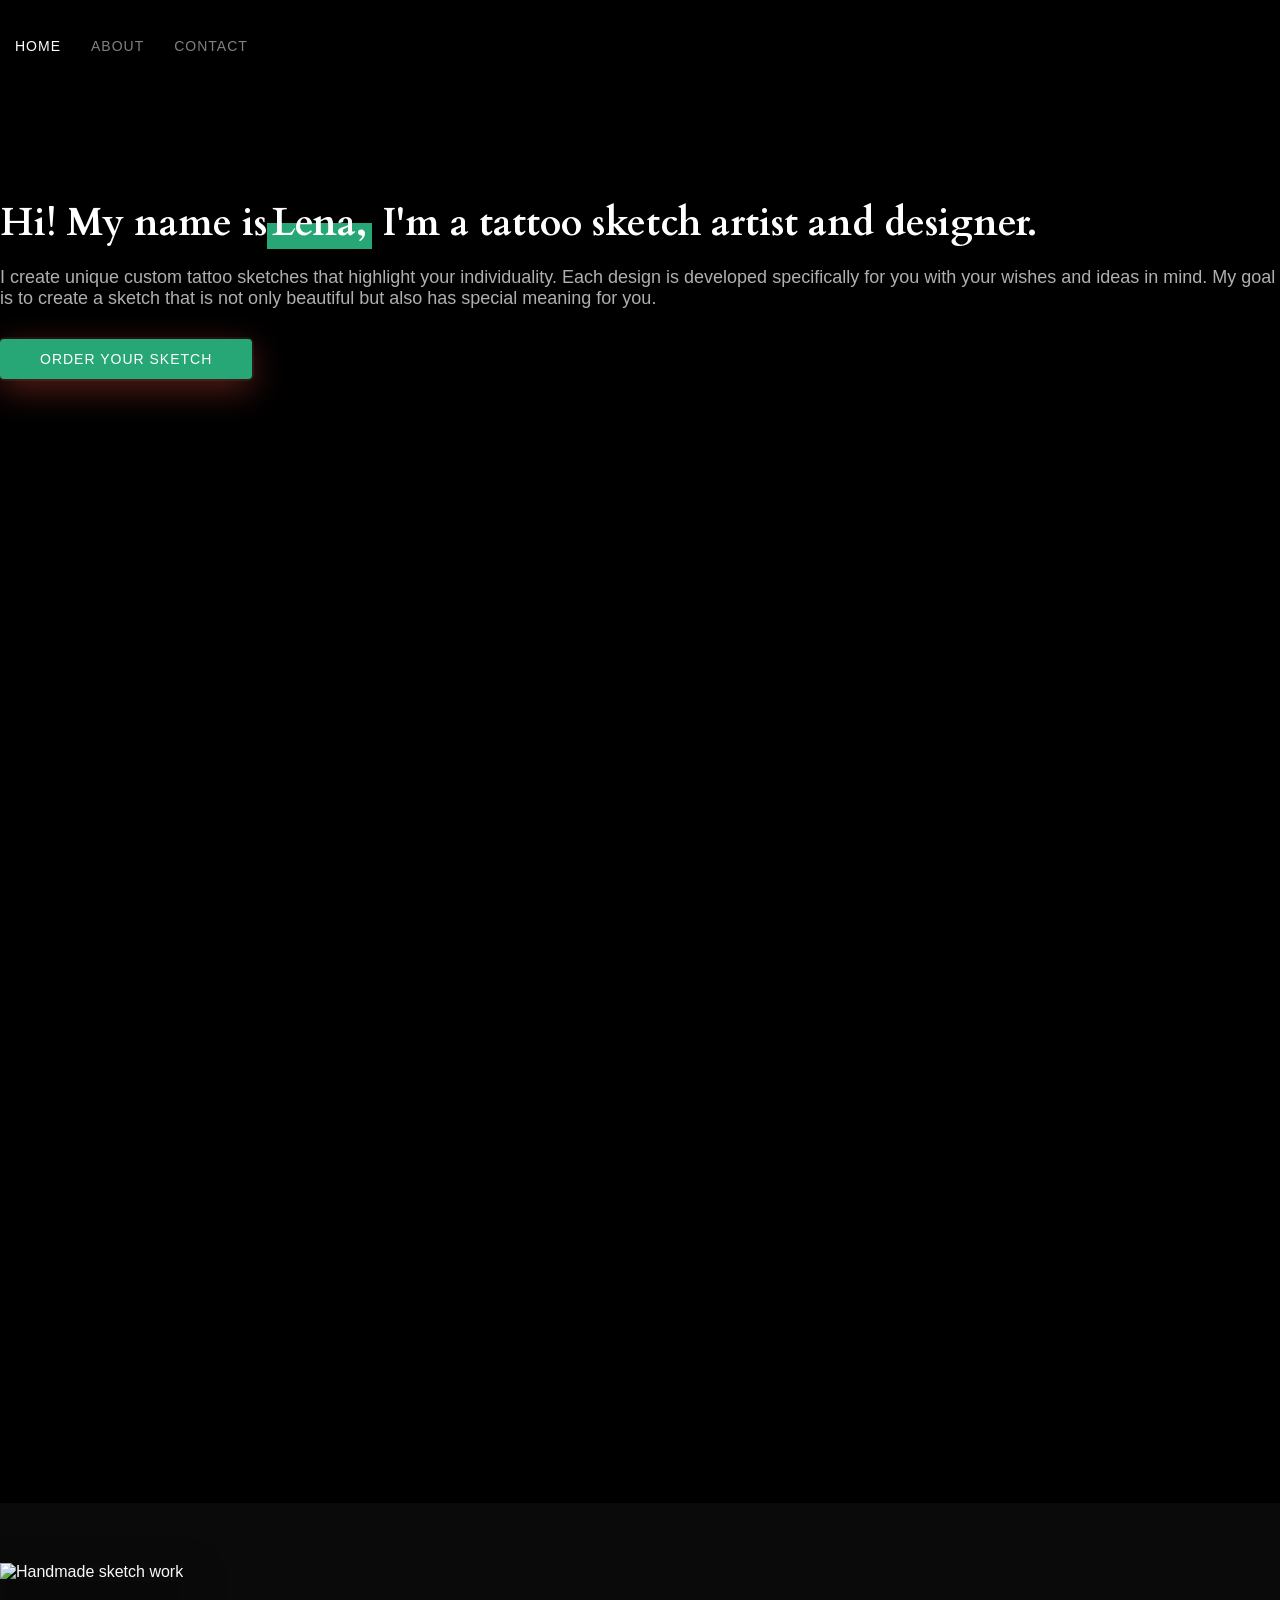
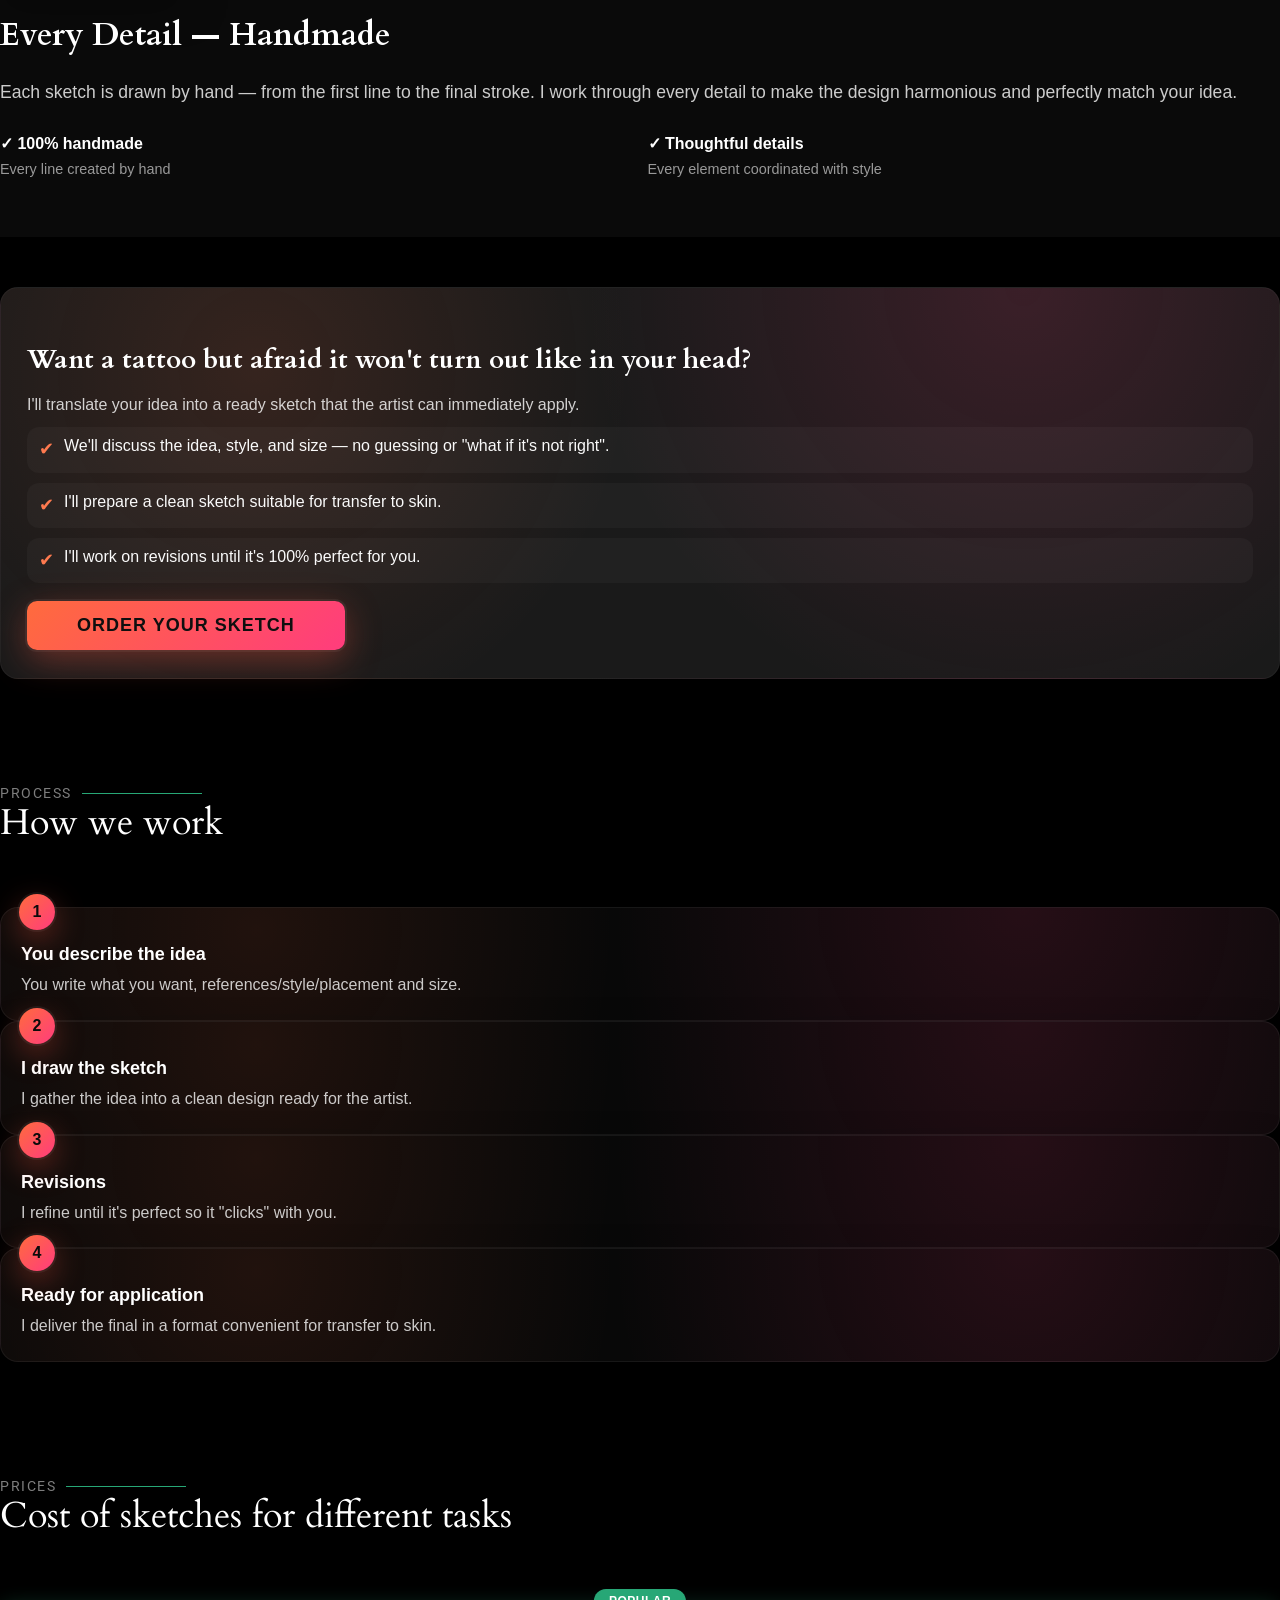
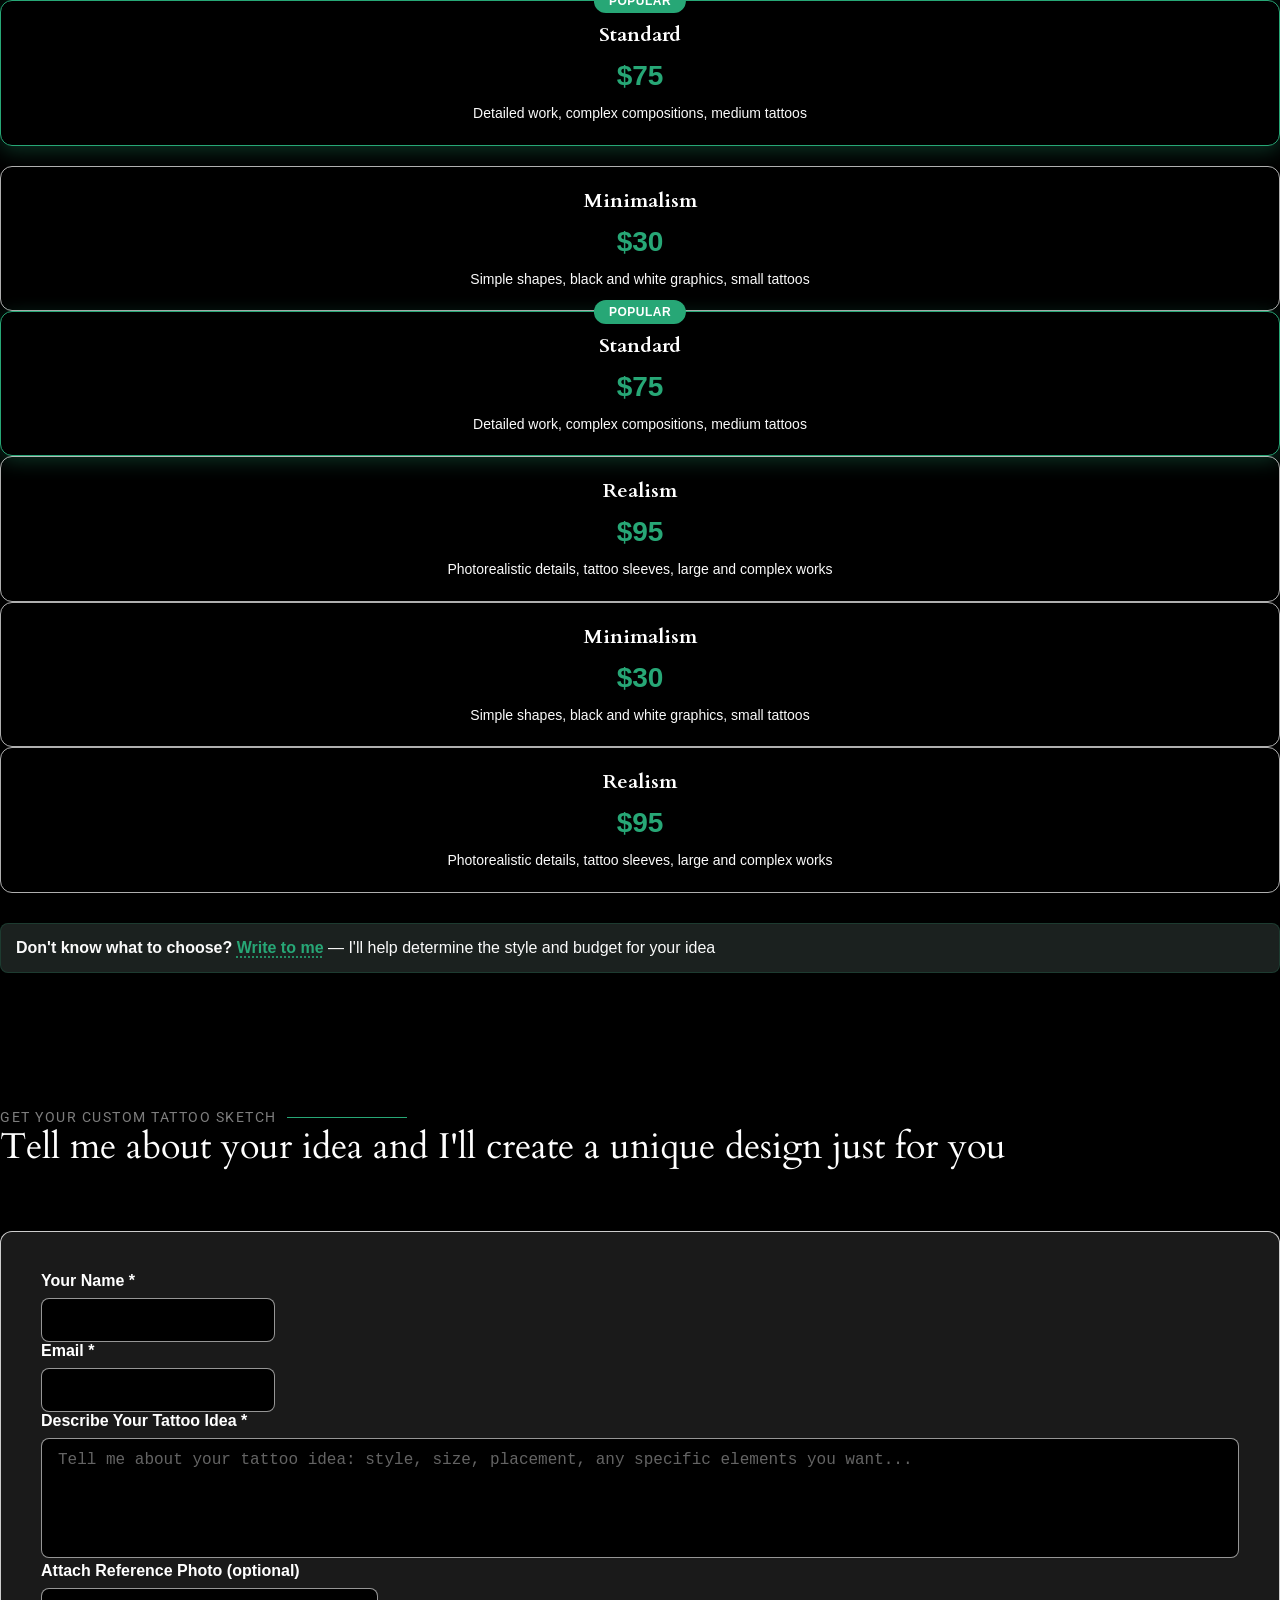
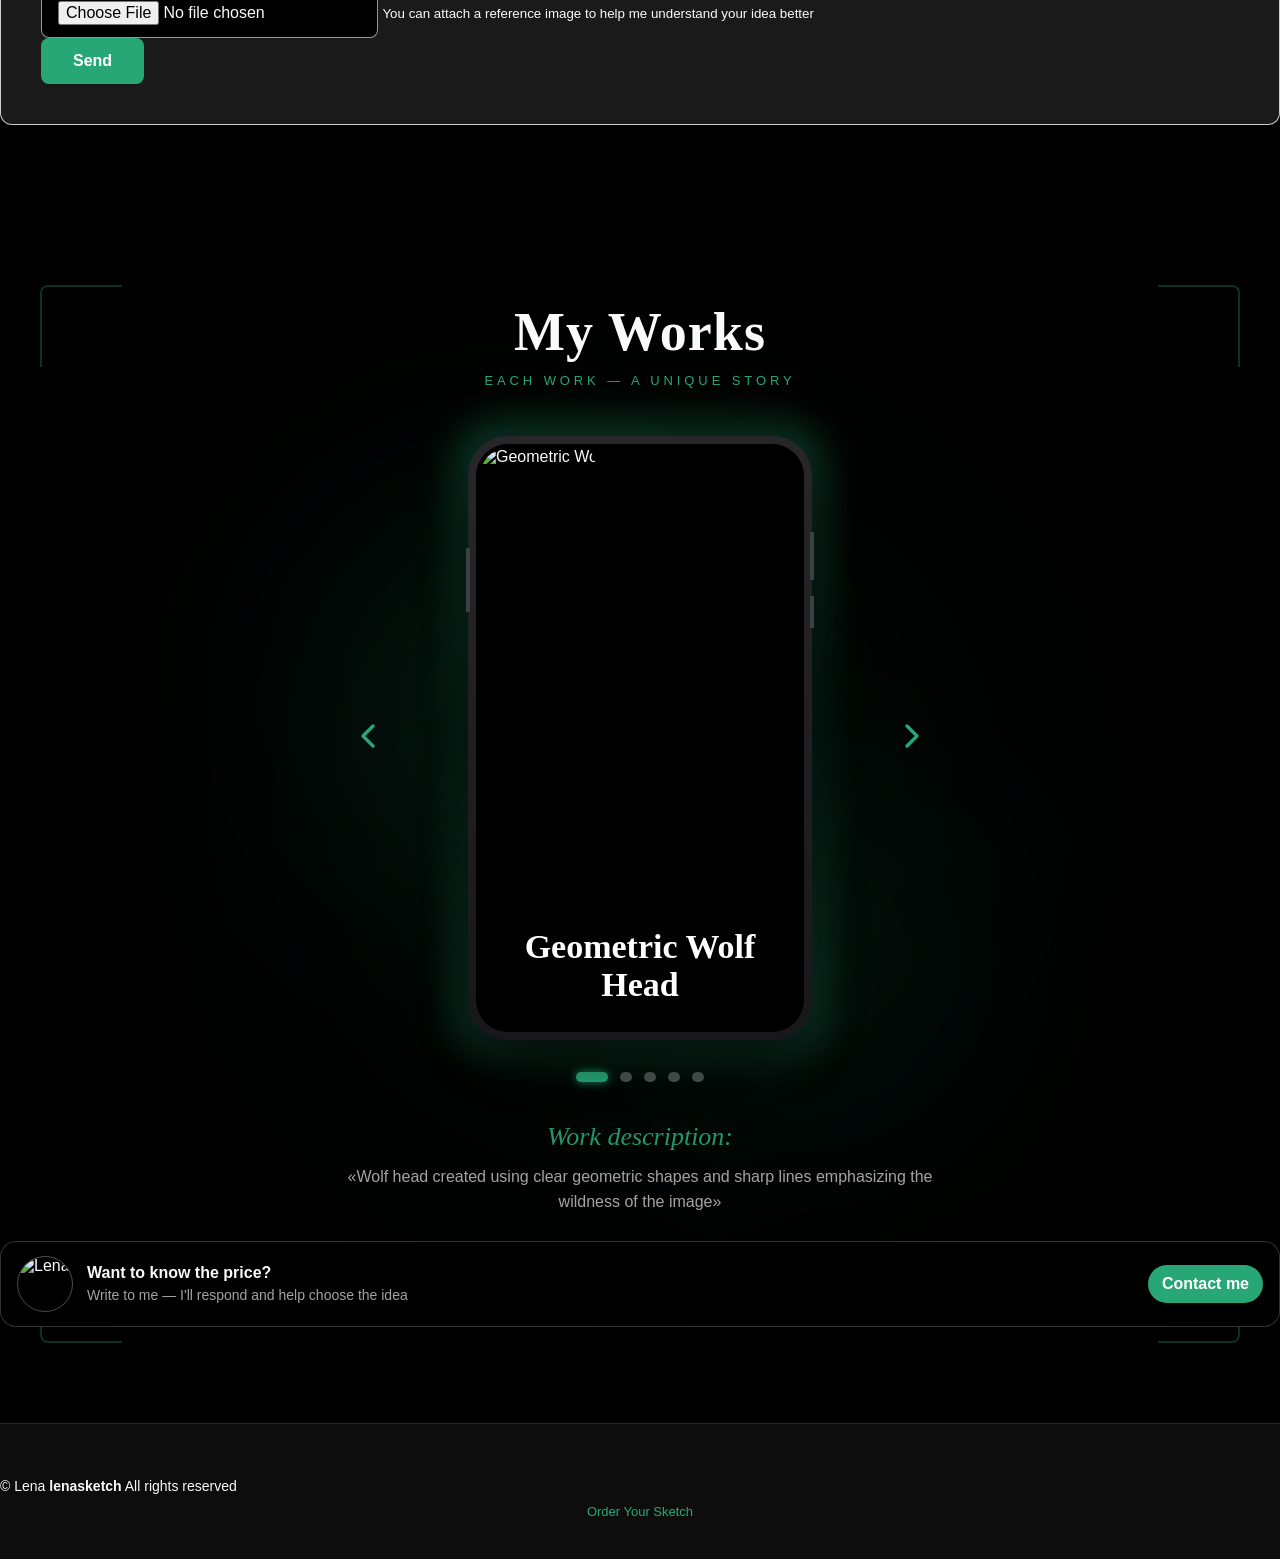
==== index.html @ 3727353b "312" ====
<!DOCTYPE html>
<html lang="en">

<head>
  <meta charset="utf-8">
  <meta content="width=device-width, initial-scale=1.0" name="viewport">
  <title>lenasketch — Custom Tattoo Sketches</title>
  <meta name="description" content="Professional custom tattoo sketches on commission. Unique designs developed specifically for you with your wishes and ideas in mind.">
  <meta name="keywords" content="tattoo sketches, custom sketches, tattoo design, tattoos, tattoo artist">

  <!-- DNS prefetch for external resources -->
  <link rel="dns-prefetch" href="//fonts.googleapis.com">
  <link rel="dns-prefetch" href="//fonts.gstatic.com">
  <link rel="dns-prefetch" href="//www.googletagmanager.com">
  <link rel="dns-prefetch" href="//mc.yandex.ru">

  <!-- Favicons -->
  <link href="assets/img/favicon.png" rel="icon">
  <link href="assets/img/apple-touch-icon.png" rel="apple-touch-icon">

  <!-- Fonts - optimized -->
  <link rel="preconnect" href="https://fonts.googleapis.com">
  <link rel="preconnect" href="https://fonts.gstatic.com" crossorigin>
  <link rel="preload" href="https://fonts.googleapis.com/css2?family=Roboto:wght@300;400;500;700&family=Cardo:wght@400;700&display=swap" as="style" onload="this.onload=null;this.rel='stylesheet'">
  <noscript><link href="https://fonts.googleapis.com/css2?family=Roboto:wght@300;400;500;700&family=Cardo:wght@400;700&display=swap" rel="stylesheet"></noscript>

  <!-- Critical CSS preload -->
  <link rel="preload" href="assets/vendor/bootstrap/css/bootstrap.min.css" as="style">
  <link rel="preload" href="assets/css/main.css?v=2.2" as="style">

  <!-- Vendor CSS Files -->
  <link href="assets/vendor/bootstrap/css/bootstrap.min.css" rel="stylesheet">
  <link href="assets/vendor/bootstrap-icons/bootstrap-icons.css" rel="stylesheet">
  <link href="assets/vendor/aos/aos.css" rel="stylesheet">
  <link href="assets/vendor/glightbox/css/glightbox.min.css" rel="stylesheet">
  <link href="assets/vendor/swiper/swiper-bundle.min.css" rel="stylesheet">

  <!-- Main CSS File -->
  <link href="assets/css/main.css?v=2.2" rel="stylesheet">




<!-- Google tag (gtag.js) - optimized loading -->
<script>
  window.addEventListener('load', function() {
    setTimeout(function() {
      var script = document.createElement('script');
      script.async = true;
      script.src = 'https://www.googletagmanager.com/gtag/js?id=G-0ZKS0X8JS6';
      document.head.appendChild(script);
      
      script.onload = function() {
        window.dataLayer = window.dataLayer || [];
        function gtag(){dataLayer.push(arguments);}
        gtag('js', new Date());
        gtag('config', 'G-0ZKS0X8JS6');
      };
    }, 2000); // 2 second delay after page load
  });
</script>

<!-- Google Ads Conversion Tracking -->
<script>
function gtag_report_conversion(url) {
  console.log('Conversion function called for URL:', url);
  var callback = function () {
    console.log('Conversion callback executed');
    if (typeof(url) != 'undefined') {
      window.location = url;
    }
  };
  
  // Check if gtag is available
  if (typeof gtag === 'function') {
    console.log('Sending conversion event...');
    gtag('event', 'conversion', {
        'send_to': 'AW-17846995280/Cr2oCLWYktwbENCSjr5C',
        'value': 1.0,
        'currency': 'USD',
        'event_callback': callback
    });
  } else {
    console.error('gtag function is not available!');
    // Fallback: redirect directly
    callback();
  }
  return false;
}
</script>

<!-- Tracking scripts - loaded asynchronously after page load -->

  <!-- =======================================================
  * Template Name: PhotoFolio
  * Template URL: https://bootstrapmade.com/photofolio-bootstrap-photography-website-template/
  * Updated: Aug 07 2024 with Bootstrap v5.3.3
  * Author: BootstrapMade.com
  * License: https://bootstrapmade.com/license/
  ======================================================== -->
</head>

<!-- Yandex.Metrika counter - optimized loading -->
<script type="text/javascript">
  window.addEventListener('load', function() {
    setTimeout(function() {
      (function(m,e,t,r,i,k,a){
          m[i]=m[i]||function(){(m[i].a=m[i].a||[]).push(arguments)};
          m[i].l=1*new Date();
          for (var j = 0; j < document.scripts.length; j++) {if (document.scripts[j].src === r) { return; }}
          k=e.createElement(t),a=e.getElementsByTagName(t)[0],k.async=1,k.src=r,a.parentNode.insertBefore(k,a)
      })(window, document,'script','https://mc.yandex.ru/metrika/tag.js?id=105430483', 'ym');

      ym(105430483, 'init', {ssr:true, webvisor:true, clickmap:true, ecommerce:"dataLayer", accurateTrackBounce:true, trackLinks:true});
    }, 1500); // 1.5 second delay after page load
  });
</script>
<noscript><div><img src="https://mc.yandex.ru/watch/105430483" style="position:absolute; left:-9999px;" alt="" /></div></noscript>
<!-- /Yandex.Metrika counter -->


<body class="index-page">

  <header id="header" class="header d-flex align-items-center sticky-top">
    <div class="container-fluid position-relative d-flex align-items-center justify-content-between">
      <nav id="navmenu" class="navmenu">
        <ul>
          <li><a href="#" class="active">Home</a></li>
          <li><a href="about.html">About</a></li>
          <li><a href="#contact-form">Contact</a></li>
        </ul>
        <i class="mobile-nav-toggle d-xl-none bi bi-list"></i>
      </nav>

      </div>
  </header>
  
  <main class="main">

    <!-- Hero Section -->
    <section id="hero" class="hero section">

      <div class="container">
        <div class="row justify-content-center">
          <div class="col-lg-6 text-center" data-aos="fade-up" data-aos-delay="100">
            <h2><span>Hi! My name is</span><span class="underlight">Lena,</span><span> I'm a tattoo sketch artist and designer.</span></h2>
            <p>I create unique custom tattoo sketches that highlight your individuality. Each design is developed specifically for you with your wishes and ideas in mind. My goal is to create a sketch that is not only beautiful but also has special meaning for you.</p>
            <div>
              <a class="btn-get-started order-trigger" href="#contact-form">Order Your Sketch</a>
            </div>
            
          </div>
        </div>
      </div>
    </section><!-- /Hero Section -->
    <section id="video-hero" class="video-hero" style="position: relative; height: 100vh; overflow: hidden;">
      <video autoplay muted loop playsinline preload="metadata"
        style="
          position: absolute;
          top: 50%;
          left: 50%;
          height: 100%;
          transform: translate(-50%, -50%);
          object-fit: contain;
          pointer-events: none;
          user-select: none;
        "
        id="background-video"
        oncontextmenu="return false;"
        onselectstart="return false;"
        ondragstart="return false;"
      >
        <source src="assets/vid/123.mp4" type="video/mp4">
      </video>
    </section>
    
    
    <script>
      // Load video after page load with delay
      window.addEventListener('load', function() {
        setTimeout(function() {
          const video = document.getElementById("background-video");
          if (video) {
            video.load(); // Load video
            video.playbackRate = 0.7; // Reduce video speed
          }
        }, 1000); // 1 second delay after page load
      });
    </script>

    <!-- Handmade Section -->
    <section class="section" style="padding: 60px 0; background: #0a0a0a;">
      <div class="container" data-aos="fade-up" data-aos-delay="100">
        <div class="row align-items-center justify-content-center">
          <div class="col-lg-6">
            <div class="handmade-image-wrapper">
              <img id="handmadeImage" src="" alt="Handmade sketch work" class="img-fluid rounded" style="width: 100%; height: auto; box-shadow: 0 20px 40px rgba(0,0,0,0.5);" draggable="false" oncontextmenu="return false;" onselectstart="return false;" ondragstart="return false;">
            </div>
          </div>
          <div class="col-lg-6">
            <div class="handmade-content">
              <h3 style="color: #fff; font-size: 2rem; margin-bottom: 20px; font-weight: 700;">Every Detail — Handmade</h3>
              <p style="color: #ccc; font-size: 1.1rem; line-height: 1.8; margin-bottom: 25px;">
                Each sketch is drawn by hand — from the first line to the final stroke. I work through every detail to make the design harmonious and perfectly match your idea.
              </p>
              <div style="display: flex; gap: 15px; flex-wrap: wrap;">
                <div style="flex: 1; min-width: 200px;">
                  <div style="color: #fff; font-weight: 600; margin-bottom: 8px;">✓ 100% handmade</div>
                  <div style="color: #999; font-size: 0.9rem;">Every line created by hand</div>
                </div>
                <div style="flex: 1; min-width: 200px;">
                  <div style="color: #fff; font-weight: 600; margin-bottom: 8px;">✓ Thoughtful details</div>
                  <div style="color: #999; font-size: 0.9rem;">Every element coordinated with style</div>
                </div>
              </div>
            </div>
          </div>
        </div>
      </div>
    </section>

    <!-- Gallery Section -->
    <section class="section" style="padding: 50px 0;">
      <div class="container" data-aos="fade-up" data-aos-delay="80">
        <div class="row justify-content-center">
          <div class="col-lg-10">
            <div class="pain-block">
              <h3>Want a tattoo but afraid it won't turn out like in your head?</h3>
              <p>I'll translate your idea into a ready sketch that the artist can immediately apply.</p>
              <ul class="pain-bullets">
                <li><span class="icon">✔</span><span>We'll discuss the idea, style, and size — no guessing or "what if it's not right".</span></li>
                <li><span class="icon">✔</span><span>I'll prepare a clean sketch suitable for transfer to skin.</span></li>
                <li><span class="icon">✔</span><span>I'll work on revisions until it's 100% perfect for you.</span></li>
              </ul>
              <div style="margin-top: 18px;">
                <a class="btn-get-started order-trigger" href="#contact-form">Order Your Sketch</a>
              </div>
            </div>
          </div>
        </div>
      </div>
    </section>
    <section id="work" class="section work-process">
      <div class="container" data-aos="fade-up" data-aos-delay="80">
        <div class="section-title text-center">
          <h2>Process</h2>
          <p>How we work</p>
        </div>

        <div class="row gy-4 justify-content-center">
          <div class="col-lg-3 col-md-6">
            <div class="work-step-card" data-aos="fade-up" data-aos-delay="100">
              <div class="work-step-badge">1</div>
              <div class="work-step-title">You describe the idea</div>
              <div class="work-step-text">You write what you want, references/style/placement and size.</div>
            </div>
          </div>

          <div class="col-lg-3 col-md-6">
            <div class="work-step-card" data-aos="fade-up" data-aos-delay="150">
              <div class="work-step-badge">2</div>
              <div class="work-step-title">I draw the sketch</div>
              <div class="work-step-text">I gather the idea into a clean design ready for the artist.</div>
            </div>
          </div>

          <div class="col-lg-3 col-md-6">
            <div class="work-step-card" data-aos="fade-up" data-aos-delay="200">
              <div class="work-step-badge">3</div>
              <div class="work-step-title">Revisions</div>
              <div class="work-step-text">I refine until it's perfect so it "clicks" with you.</div>
            </div>
          </div>

          <div class="col-lg-3 col-md-6">
            <div class="work-step-card" data-aos="fade-up" data-aos-delay="250">
              <div class="work-step-badge">4</div>
              <div class="work-step-title">Ready for application</div>
              <div class="work-step-text">I deliver the final in a format convenient for transfer to skin.</div>
            </div>
          </div>
        </div>
      </div>
    </section>

    <!-- Pricing Section -->
    <section id="pricing" class="section pricing-section">
      <div class="container" data-aos="fade-up" data-aos-delay="80">
        <div class="section-title text-center">
          <h2>Prices</h2>
          <p>Cost of sketches for different tasks</p>
        </div>
      </div>

      <!-- Popular block for mobile -->
      <div class="pricing-popular-mobile d-block d-md-none">
        <div class="container" data-aos="fade-up" data-aos-delay="150">
          <div class="pricing-item pricing-popular">
            <span class="pricing-badge">Popular</span>
            <h3 class="pricing-title">Standard</h3>
            <div>
              <div class="pricing-price">$75</div>
              <p class="pricing-desc">Detailed work, complex compositions, medium tattoos</p>
            </div>
          </div>
        </div>
      </div>

      <div class="container" data-aos="fade-up" data-aos-delay="80">
        <div class="row gy-4 justify-content-center">
          <div class="col-lg-4 col-md-6 d-none d-md-block">
            <div class="pricing-item" data-aos="fade-up" data-aos-delay="100">
              <h3 class="pricing-title">Minimalism</h3>
              <div>
                <div class="pricing-price">$30</div>
                <p class="pricing-desc">Simple shapes, black and white graphics, small tattoos</p>
              </div>
            </div>
          </div>

          <div class="col-lg-4 col-md-6 d-none d-md-block">
            <div class="pricing-item pricing-popular" data-aos="fade-up" data-aos-delay="150">
              <span class="pricing-badge">Popular</span>
              <h3 class="pricing-title">Standard</h3>
              <div>
                <div class="pricing-price">$75</div>
                <p class="pricing-desc">Detailed work, complex compositions, medium tattoos</p>
              </div>
            </div>
          </div>

          <div class="col-lg-4 col-md-6 d-none d-md-block">
            <div class="pricing-item" data-aos="fade-up" data-aos-delay="200">
              <h3 class="pricing-title">Realism</h3>
              <div>
                <div class="pricing-price">$95</div>
                <p class="pricing-desc">Photorealistic details, tattoo sleeves, large and complex works</p>
              </div>
            </div>
          </div>

          <!-- Mobile versions of other blocks -->
          <div class="col-12 d-block d-md-none">
            <div class="row gy-3">
              <div class="col-12">
                <div class="pricing-item" data-aos="fade-up" data-aos-delay="100">
                  <h3 class="pricing-title">Minimalism</h3>
                  <div>
                    <div class="pricing-price">$30</div>
                    <p class="pricing-desc">Simple shapes, black and white graphics, small tattoos</p>
                  </div>
                </div>
              </div>

              <div class="col-12">
                <div class="pricing-item" data-aos="fade-up" data-aos-delay="200">
                  <h3 class="pricing-title">Realism</h3>
                  <div>
                    <div class="pricing-price">$95</div>
                    <p class="pricing-desc">Photorealistic details, tattoo sleeves, large and complex works</p>
                  </div>
                </div>
              </div>
            </div>
          </div>
        </div>

        <div class="pricing-note text-center" data-aos="fade-up" data-aos-delay="250">
          <p><strong>Don't know what to choose?</strong> <a href="#contact-form" class="order-trigger" style="color: var(--accent-color); text-decoration: underline; text-decoration-style: dotted; text-underline-offset: 4px;">Write to me</a> — I'll help determine the style and budget for your idea</p>
        </div>
      </div>
    </section>

    <!-- Contact Form Section -->
    <section id="contact-form" class="section contact-form-section">
      <div class="container" data-aos="fade-up" data-aos-delay="80">
        <div class="section-title text-center">
          <h2>Get Your Custom Tattoo Sketch</h2>
          <p>Tell me about your idea and I'll create a unique design just for you</p>
        </div>

        <div class="row justify-content-center">
          <div class="col-lg-8">
            <form id="tattooOrderForm" class="tattoo-order-form">
              <div class="row">
                <div class="col-md-6 mb-3">
                  <label for="name" class="form-label">Your Name *</label>
                  <input type="text" class="form-control" id="name" name="name" required>
                </div>
                <div class="col-md-6 mb-3">
                  <label for="email" class="form-label">Email *</label>
                  <input type="email" class="form-control" id="email" name="email" required>
                </div>
              </div>
              
              <div class="mb-3">
                <label for="idea" class="form-label">Describe Your Tattoo Idea *</label>
                <textarea class="form-control" id="idea" name="idea" rows="5" required 
                          placeholder="Tell me about your tattoo idea: style, size, placement, any specific elements you want..."></textarea>
              </div>

              <div class="mb-3">
                <label for="photo" class="form-label">Attach Reference Photo (optional)</label>
                <input type="file" class="form-control" id="photo" name="photo" accept="image/*" data-browse-on-browse-text="Choose file">
                <small class="form-text text-secondary">You can attach a reference image to help me understand your idea better</small>
              </div>

              <div class="text-center">
                <button type="submit" class="btn-submit">
                  <span class="btn-submit-text">Send</span>
                  <span class="btn-submit-loading" style="display: none;">Sending...</span>
                </button>
              </div>
            </form>
            
            <div id="formMessage" class="form-message" style="display: none;"></div>
          </div>
        </div>
      </div>
    </section>

    <section id="gallery-4" class="section mfb-gallery">

      <div class="mfb-gallery__bg" aria-hidden="true">
        <div class="mfb-gallery__glow mfb-gallery__glow--1"></div>
        <div class="mfb-gallery__glow mfb-gallery__glow--2"></div>
        <div class="mfb-gallery__glow mfb-gallery__glow--3"></div>

        <div class="mfb-gallery__corner mfb-gallery__corner--tl"></div>
        <div class="mfb-gallery__corner mfb-gallery__corner--tr"></div>
        <div class="mfb-gallery__corner mfb-gallery__corner--bl"></div>
        <div class="mfb-gallery__corner mfb-gallery__corner--br"></div>
      </div>

      <div class="container mfb-gallery__container">
        <div class="mfb-gallery__header">
          <h2 class="mfb-gallery__title">My Works</h2>
          <p class="mfb-gallery__subtitle">Each work — a unique story</p>
        </div>

        <div class="mfb-gallery__main">
          <button class="mfb-gallery__nav mfb-gallery__nav--prev" type="button" aria-label="Previous work">
            <span class="mfb-gallery__nav-glow" aria-hidden="true"></span>
            <svg class="mfb-gallery__icon" xmlns="http://www.w3.org/2000/svg" viewBox="0 0 24 24" fill="none" stroke="currentColor" stroke-width="2" stroke-linecap="round" stroke-linejoin="round" aria-hidden="true">
              <path d="m15 18-6-6 6-6" />
            </svg>
          </button>

          <div class="mfb-phone" aria-live="polite">
            <div class="mfb-phone__glow" aria-hidden="true"></div>
            <div class="mfb-phone__frame">
              <div class="mfb-phone__bezel">
                <div class="mfb-phone__notch" aria-hidden="true"></div>
                <div class="mfb-phone__screen">
                  <img id="mfbGalleryImage" class="mfb-phone__img" src="assets/img/gallery/gallery-1.jpg" alt="Geometric Wolf Head" loading="lazy" draggable="false" oncontextmenu="return false;">
                  <div class="mfb-phone__overlay" aria-hidden="true"></div>
                  <div class="mfb-phone__title-wrap">
                    <h3 id="mfbGalleryTitle" class="mfb-phone__title">Geometric Wolf Head</h3>
                  </div>
                </div>
              </div>

              <div class="mfb-phone__btn mfb-phone__btn--r1" aria-hidden="true"></div>
              <div class="mfb-phone__btn mfb-phone__btn--r2" aria-hidden="true"></div>
              <div class="mfb-phone__btn mfb-phone__btn--l" aria-hidden="true"></div>
            </div>
          </div>

          <button class="mfb-gallery__nav mfb-gallery__nav--next" type="button" aria-label="Next work">
            <span class="mfb-gallery__nav-glow" aria-hidden="true"></span>
            <svg class="mfb-gallery__icon" xmlns="http://www.w3.org/2000/svg" viewBox="0 0 24 24" fill="none" stroke="currentColor" stroke-width="2" stroke-linecap="round" stroke-linejoin="round" aria-hidden="true">
              <path d="m9 18 6-6-6-6" />
            </svg>
          </button>
        </div>

        <div class="mfb-gallery__dots" id="mfbGalleryDots" aria-label="Work navigation"></div>

        <div class="mfb-gallery__desc">
          <p class="mfb-gallery__desc-label">Work description:</p>
          <p class="mfb-gallery__desc-text">«<span id="mfbGalleryDescription">Wolf head created using clear geometric shapes and sharp lines emphasizing the wildness of the image</span>»</p>
        </div>

        <div class="mfb-gallery__cta">
          <div class="mfb-cta">
            <img class="mfb-cta__avatar" src="assets/img/profile-img.png" alt="Lena" loading="lazy">
            <div class="mfb-cta__body">
              <div class="mfb-cta__title">Want to know the price?</div>
              <div class="mfb-cta__text">Write to me — I'll respond and help choose the idea</div>
            </div>
            <a class="mfb-cta__btn" href="#contact-form">Contact me</a>
          </div>
        </div>
      </div>

    </section><!-- /Gallery Section -->

    
  </main>

  <footer id="footer" class="footer">

    <div class="container">
      <div class="copyright text-center ">
        <p class="copyright">© <span>Lena</span> <strong class="px-1 sitename">lenasketch</strong> <span>All rights reserved</span></p>
      </div>
      <div class="credits">
        <!-- All the links in the footer should remain intact. -->
        <!-- You can delete the links only if you've purchased the pro version. -->
        <!-- Licensing information: https://bootstrapmade.com/license/ -->
        <!-- Purchase the pro version with working PHP/AJAX contact form: [buy-url] -->
      <a href="#contact-form" class="order-trigger">Order Your Sketch</a>
      </div>
    </div>

  </footer>

  <!-- Order Modal -->
  <div class="order-modal" id="orderModal">
    <div class="order-modal__dialog">
      <button class="order-modal__close" type="button" aria-label="Close">✕</button>
      <div class="order-modal__title">Let's create your unique tattoo sketch together</div>
      <div class="order-modal__text">
        Write to me right now, and I'll develop an original sketch for your style and body placement.
        2 revisions free, ready in 48 hours. Your idea — my design!
      </div>
      <div class="order-modal__actions">
        <a class="order-modal__btn order-modal__btn--tg" href="#contact-form">Contact Form</a>
      </div>

      <div class="order-carousel">
        <span class="order-carousel__label">Opens in new window</span>
        <div class="order-carousel__viewport">
          <div class="order-carousel__track" id="orderCarouselTrack">
            <div class="order-carousel__item">
              <img src="assets/123/photo_2025-07-03_23-08-54 (1).jpg" alt="Sketch 1" loading="lazy" oncontextmenu="return false;" draggable="false">
            </div>
            <div class="order-carousel__item">
              <img src="assets/123/photo_2025-07-03_23-08-55 (1).jpg" alt="Sketch 2" loading="lazy" oncontextmenu="return false;" draggable="false">
              <img src="assets/123/photo_2025-07-03_23-08-55 (2) (1).jpg" alt="Sketch 3" loading="lazy" oncontextmenu="return false;" draggable="false">
            </div>
            <div class="order-carousel__item">
              <img src="assets/123/photo_2025-07-03_23-08-55 (3) (1).jpg" alt="Sketch 4" loading="lazy" oncontextmenu="return false;" draggable="false">
            </div>
            <div class="order-carousel__item">
              <img src="assets/123/photo_2025-07-03_23-08-56 (1).jpg" alt="Sketch 5" loading="lazy" oncontextmenu="return false;" draggable="false">
            </div>
            <div class="order-carousel__item">
              <img src="assets/123/photo_2025-07-03_23-08-56 (2) (1).jpg" alt="Sketch 6" loading="lazy" oncontextmenu="return false;" draggable="false">
            </div>
            <div class="order-carousel__item">
              <img src="assets/123/photo_2025-07-03_23-08-56 (3) (1).jpg" alt="Sketch 7" loading="lazy" oncontextmenu="return false;" draggable="false">
            </div>
            <div class="order-carousel__item">
              <img src="assets/123/photo_2025-07-03_23-08-56 (4) (1).jpg" alt="Sketch 8" loading="lazy" oncontextmenu="return false;" draggable="false">
            </div>
          </div>
          <div class="order-carousel__nav">
            <button class="order-carousel__arrow order-carousel__arrow--prev" type="button" data-dir="-1">‹</button>
            <button class="order-carousel__arrow order-carousel__arrow--next" type="button" data-dir="1">›</button>
          </div>
        </div>
        <small>Work examples</small>
      </div>
    </div>
  </div>

  <!-- Scroll Top -->
  <a href="#" id="scroll-top" class="scroll-top d-flex align-items-center justify-content-center"><i class="bi bi-arrow-up-short"></i></a>

  <!-- Preloader -->
  <div id="preloader">
    <div class="line"></div>
  </div>

  <!-- Critical JS preload -->
  <link rel="preload" href="assets/vendor/bootstrap/js/bootstrap.bundle.min.js" as="script">
  <link rel="preload" href="assets/vendor/aos/aos.js" as="script">
  <link rel="preload" href="assets/js/main.js?v=2.2" as="script">

  <!-- Vendor JS Files -->
  <script src="assets/vendor/bootstrap/js/bootstrap.bundle.min.js" defer></script>
  <script src="assets/vendor/php-email-form/validate.js" defer></script>
  <script src="assets/vendor/aos/aos.js" defer></script>
  <script src="assets/vendor/glightbox/js/glightbox.min.js" defer></script>
  <script src="assets/vendor/swiper/swiper-bundle.min.js" defer></script>

  <!-- Main JS File -->
  <script src="assets/js/main.js?v=2.2" defer></script>

  <!-- Telegram Form Script -->
  <script>
    document.addEventListener('DOMContentLoaded', function() {
      const form = document.getElementById('tattooOrderForm');
      const submitBtn = form.querySelector('.btn-submit');
      const submitText = submitBtn.querySelector('.btn-submit-text');
      const submitLoading = submitBtn.querySelector('.btn-submit-loading');
      const formMessage = document.getElementById('formMessage');

      form.addEventListener('submit', function(e) {
        e.preventDefault();
        
        const name = document.getElementById('name').value.trim();
        const email = document.getElementById('email').value.trim();
        const idea = document.getElementById('idea').value.trim();
        const photoInput = document.getElementById('photo');
        const photo = photoInput.files[0];

        if (!name || !email || !idea) {
          showMessage('Please fill in all required fields.', 'error');
          return;
        }

        // Show loading state
        submitText.style.display = 'none';
        submitLoading.style.display = 'inline';
        submitBtn.disabled = true;

        // Prepare message for Telegram
        let telegramMessage = `🎨 *New Tattoo Order Request*\n\n👤 *Name:* ${name}\n📧 *Email:* ${email}\n💭 *Idea:* ${idea}`;
        
        if (photo) {
          telegramMessage += `\n📎 *File:* ${photo.name} (${(photo.size / 1024).toFixed(1)}KB)`;
        }
        
        // Send to Telegram
        const telegramUrl = `https://api.telegram.org/bot8259369712:AAGW6-aQ8Nw7fDnjBWuFDWIRnORL8dZ2zsM/sendMessage`;
        const chatId = '1076512275';
        
        // First send text message
        fetch(telegramUrl, {
          method: 'POST',
          headers: {
            'Content-Type': 'application/json',
          },
          body: JSON.stringify({
            chat_id: chatId,
            text: telegramMessage,
            parse_mode: 'Markdown'
          })
        })
        .then(response => response.json())
        .then(data => {
          if (data.ok) {
            // If there's a photo, send it separately
            if (photo && photo.size > 0) {
              return sendPhotoToTelegram(photo, chatId);
            } else {
              return Promise.resolve();
            }
          } else {
            throw new Error('Failed to send message');
          }
        })
        .then(() => {
          showMessage('Thank you! Your request has been sent successfully. I will contact you soon!', 'success');
          form.reset();
          
          // Google Ads conversion tracking
          gtag('event', 'conversion', {
            'send_to': 'AW-17846995280/1K3KCK3got4bENCSjr5C',
            'value': 1.0,
            'currency': 'USD'
          });
        })
        .catch(error => {
          console.error('Error:', error);
          showMessage('Sorry, there was an error sending your request. Please try again later.', 'error');
        })
        .finally(() => {
          // Reset button state
          submitText.style.display = 'inline';
          submitLoading.style.display = 'none';
          submitBtn.disabled = false;
        });
      });

      function sendPhotoToTelegram(photo, chatId) {
        if (!photo || photo.size === 0) {
          return Promise.resolve();
        }
        
        const formData = new FormData();
        formData.append('chat_id', chatId);
        formData.append('photo', photo);
        formData.append('caption', 'Reference photo for tattoo order');

        return fetch(`https://api.telegram.org/bot8259369712:AAGW6-aQ8Nw7fDnjBWuFDWIRnORL8dZ2zsM/sendPhoto`, {
          method: 'POST',
          body: formData
        })
        .then(response => {
          if (!response.ok) {
            throw new Error(`HTTP error! status: ${response.status}`);
          }
          return response.json();
        })
        .then(data => {
          if (!data.ok) {
            throw new Error('Failed to send photo to Telegram');
          }
          return data;
        });
      }

      function showMessage(text, type) {
        formMessage.textContent = text;
        formMessage.className = `form-message form-message--${type}`;
        formMessage.style.display = 'block';
        
        // Auto hide after 5 seconds
        setTimeout(() => {
          formMessage.style.display = 'none';
        }, 5000);
      }
    });
  </script>

  <!-- Tracking scripts - loaded after page load for better performance -->
  <script>
    window.addEventListener('load', function() {
      setTimeout(function() {
        // Load image with 1 second delay
        const handmadeImage = document.getElementById("handmadeImage");
        if (handmadeImage) {
          handmadeImage.src = "assets/img/gallery/123123123.jpg";
        }
        
        // Top.Mail.Ru counter - DISABLED for performance
        /*
        var _tmr = window._tmr || (window._tmr = []);
        _tmr.push({id: "3636165", type: "pageView", start: (new Date()).getTime()});
        (function (d, w, id) {
          if (d.getElementById(id)) return;
          var ts = d.createElement("script"); ts.type = "text/javascript"; ts.async = true; ts.id = id;
          ts.src = "https://top-fwz1.mail.ru/js/code.js";
          var f = function () {var s = d.getElementsByTagName("script")[0]; s.parentNode.insertBefore(ts, s);};
          if (w.opera == "[object Opera]") { d.addEventListener("DOMContentLoaded", f, false); } else { f(); }
        })(document, window, "tmr-code");
        */

        // TikTok Pixel Code - DISABLED for performance
        /*
        !function (w, d, t) {
          w.TiktokAnalyticsObject=t;var ttq=w[t]=w[t]||[];ttq.methods=["page","track","identify","instances","debug","on","off","once","ready","alias","group","enableCookie","disableCookie","holdConsent","revokeConsent","grantConsent"],ttq.setAndDefer=function(t,e){t[e]=function(){t.push([e].concat(Array.prototype.slice.call(arguments,0)))}};for(var i=0;i<ttq.methods.length;i++)ttq.setAndDefer(ttq,ttq.methods[i]);ttq.instance=function(t){for(
          var e=ttq._i[t]||[],n=0;n<ttq.methods.length;n++)ttq.setAndDefer(e,ttq.methods[n]);return e},ttq.load=function(e,n){var r="https://analytics.tiktok.com/i18n/pixel/events.js",o=n&&n.partner;ttq._i=ttq._i||{},ttq._i[e]=[],ttq._i[e]._u=r,ttq._t=ttq._t||{},ttq._t[e]=+new Date,ttq._o=ttq._o||{},ttq._o[e]=n||{};n=document.createElement("script")
          ;n.type="text/javascript",n.async=!0,n.src=r+"?sdkid="+e+"&lib="+t;e=document.getElementsByTagName("script")[0];e.parentNode.insertBefore(n,e)};
          
            ttq.load('D0GA8H3C77U9TS4J8B10');
            ttq.page();
          }(window, document, 'ttq');
        */
      }, 1000); // Minimum delay for future scripts
    });
  </script>
  <!-- Top.Mail.Ru noscript - DISABLED for performance -->
  <!-- <noscript>
    <div><img src="https://top-fwz1.mail.ru/counter?id=3636165;js=na" style="position:absolute;left:-9999px;" alt="Top.Mail.Ru" /></div>
  </noscript> -->

</body>

</html>
---- assets/css/main.css ----
/**
* Template Name: PhotoFolio
* Template URL: https://bootstrapmade.com/photofolio-bootstrap-photography-website-template/
* Updated: Aug 07 2024 with Bootstrap v5.3.3
* Author: BootstrapMade.com
* License: https://bootstrapmade.com/license/
*/

/*--------------------------------------------------------------
# Font & Color Variables
# Help: https://bootstrapmade.com/color-system/
--------------------------------------------------------------*/
/* Fonts */
:root {
  --default-font: "Roboto",  system-ui, -apple-system, "Segoe UI", Roboto, "Helvetica Neue", Arial, "Noto Sans", "Liberation Sans", sans-serif, "Apple Color Emoji", "Segoe UI Emoji", "Segoe UI Symbol", "Noto Color Emoji";
  --heading-font: "Cardo",  sans-serif;
  --nav-font: "Inter",  sans-serif;
}

/* Global Colors - The following color variables are used throughout the website. Updating them here will change the color scheme of the entire website */
:root { 
  --background-color: #000000; /* Background color for the entire website, including individual sections */
  --default-color: #fafafa; /* Default color used for the majority of the text content across the entire website */
  --heading-color: #ffffff; /* Color for headings, subheadings and title throughout the website */
  --accent-color: #27a776; /* Accent color that represents your brand on the website. It's used for buttons, links, and other elements that need to stand out */
  --surface-color: #1a1a1a; /* The surface color is used as a background of boxed elements within sections, such as cards, icon boxes, or other elements that require a visual separation from the global background. */
  --contrast-color: #ffffff; /* Contrast color for text, ensuring readability against backgrounds of accent, heading, or default colors. */
}

/* Nav Menu Colors - The following color variables are used specifically for the navigation menu. They are separate from the global colors to allow for more customization options */
:root {
  --nav-color: rgba(255, 255, 255, 0.5);  /* The default color of the main navmenu links */
  --nav-hover-color: #ffffff; /* Applied to main navmenu links when they are hovered over or active */
  --nav-mobile-background-color: #1a1a1a; /* Used as the background color for mobile navigation menu */
  --nav-dropdown-background-color: #1a1a1a; /* Used as the background color for dropdown items that appear when hovering over primary navigation items */
  --nav-dropdown-color: rgba(255, 255, 255, 0.5); /* Used for navigation links of the dropdown items in the navigation menu. */
  --nav-dropdown-hover-color: #ffffff; /* Similar to --nav-hover-color, this color is applied to dropdown navigation links when they are hovered over. */
}

/* Color Presets - These classes override global colors when applied to any section or element, providing reuse of the sam color scheme. */

.light-background {
  --background-color: #1a1a1a;
  --surface-color: #343434;
}

.dark-background {
  --background-color: #060606;
  --default-color: #ffffff;
  --heading-color: #ffffff;
  --surface-color: #252525;
  --contrast-color: #ffffff;
}

/* Smooth scroll */
:root {
  scroll-behavior: smooth;
}

/*--------------------------------------------------------------
# General Styling & Shared Classes
--------------------------------------------------------------*/
body {
  color: var(--default-color);
  background-color: var(--background-color);
  font-family: var(--default-font);
}

a {
  color: var(--accent-color);
  text-decoration: none;
  transition: 0.3s;
}

a:hover {
  color: color-mix(in srgb, var(--accent-color), transparent 25%);
  text-decoration: none;
}

h1,
h2,
h3,
h4,
h5,
h6 {
  color: var(--heading-color);
  font-family: var(--heading-font);
}

/* PHP Email Form Messages
------------------------------*/
.php-email-form .error-message {
  display: none;
  background: #df1529;
  color: #ffffff;
  text-align: left;
  padding: 15px;
  margin-bottom: 24px;
  font-weight: 600;
}

.php-email-form .sent-message {
  display: none;
  color: #ffffff;
  background: #059652;
  text-align: center;
  padding: 15px;
  margin-bottom: 24px;
  font-weight: 600;
}

.php-email-form .loading {
  display: none;
  background: var(--surface-color);
  text-align: center;
  padding: 15px;
  margin-bottom: 24px;
}

.php-email-form .loading:before {
  content: "";
  display: inline-block;
  border-radius: 50%;
  width: 24px;
  height: 24px;
  margin: 0 10px -6px 0;
  border: 3px solid var(--accent-color);
  border-top-color: var(--surface-color);
  animation: php-email-form-loading 1s linear infinite;
}

@keyframes php-email-form-loading {
  0% {
      transform: rotate(0deg);
  }

  100% {
      transform: rotate(360deg);
  }
}

body {
  font-family: Arial, sans-serif;
  margin: 0;
  padding: 0;
  background: #000;
  color: #fff;
}

.overlay {
  position: fixed;
  top: 0;
  left: 0;
  width: 100%;
  height: 100%;
  background: rgba(0, 0, 0, 0.9);
}

.order-modal {
  position: fixed;
  inset: 0;
  display: none;
  align-items: center;
  justify-content: center;
  background: rgba(0, 0, 0, 0.78);
  backdrop-filter: blur(4px);
  padding: 0;
  z-index: 10500;
  overflow: hidden;
  overscroll-behavior: contain;
  padding-top: env(safe-area-inset-top, 0px);
  padding-bottom: env(safe-area-inset-bottom, 0px);
}

.order-modal.open {
  display: flex;
}

.order-modal__dialog {
  position: relative;
  background: radial-gradient(circle at 15% 15%, rgba(255, 108, 61, 0.12), transparent 40%),
              radial-gradient(circle at 80% 0%, rgba(255, 60, 125, 0.14), transparent 45%),
              #0b0b0f;
  border: 1px solid rgba(255, 255, 255, 0.06);
  box-shadow: 0 20px 60px rgba(0, 0, 0, 0.55);
  border-radius: 18px;
  max-width: 840px;
  width: 100%;
  padding: 32px 28px 26px;
  color: #f8f8f8;
  box-sizing: border-box;
  max-height: 100vh; /* fallback */
  max-height: 100svh;
  max-height: 100dvh;
  overflow-x: hidden;
  overflow-y: auto;
  overscroll-behavior: contain;
  -webkit-overflow-scrolling: touch;
}

.order-modal__close {
  position: absolute;
  top: 12px;
  right: 12px;
  width: 28px;
  height: 28px;
  border-radius: 50%;
  background: rgba(255, 255, 255, 0.08);
  border: 1px solid rgba(255, 255, 255, 0.08);
  color: #fff;
  font-size: 16px;
  display: grid;
  place-items: center;
  cursor: pointer;
  transition: 0.25s;
}

.order-modal__close:hover {
  background: rgba(255, 255, 255, 0.16);
}

.order-modal__title {
  text-align: center;
  font-size: clamp(24px, 2.8vw, 32px);
  margin: 6px 0 12px;
  font-weight: 800;
}

.order-modal__text {
  text-align: center;
  color: rgba(255, 255, 255, 0.82);
  line-height: 1.55;
  max-width: 700px;
  margin: 0 auto 24px;
  font-size: 16px;
}

.order-modal__actions {
  display: grid;
  grid-template-columns: 1fr;
  gap: 12px;
  margin-bottom: 18px;
}

.order-modal__btn {
  display: inline-flex;
  align-items: center;
  justify-content: center;
  gap: 10px;
  padding: 14px 18px;
  border-radius: 12px;
  border: none;
  font-size: 17px;
  font-weight: 800;
  text-transform: uppercase;
  letter-spacing: 0.4px;
  cursor: pointer;
  transition: transform 0.2s ease, box-shadow 0.25s ease, filter 0.25s ease;
  width: 100%;
  color: #0b0b0f;
}

.order-modal__btn:hover {
  transform: translateY(-1px);
  filter: brightness(1.05);
}

.order-modal__btn--tg:hover {
  color: #ff3c3d;
}

.order-modal__btn:focus-visible {
  outline: 2px solid #fff;
  outline-offset: 3px;
}

.order-modal__btn--tg {
  background: linear-gradient(135deg, #37aee2, #1e96c8);
  box-shadow: 0 10px 28px rgba(55, 174, 226, 0.35);
}

.order-modal__btn--wa {
  background: linear-gradient(135deg, #25d366, #128c7e);
  box-shadow: 0 10px 28px rgba(37, 211, 102, 0.35);
  font-size: 17px;
  font-weight: 800;
  text-transform: uppercase;
  letter-spacing: 0.4px;
  padding: 14px 18px;
}

.order-modal__btn--wa:hover {
  color: #fff;
}

.order-modal__btn-content {
  display: flex;
  flex-direction: column;
  align-items: center;
  justify-content: center;
  width: 100%;
  height: 100%;
  text-align: center;
}

.order-modal__btn-main {
  font-size: 17px;
  font-weight: 800;
  text-transform: uppercase;
  letter-spacing: 0.4px;
  line-height: 1.2;
}

.order-modal__btn-sub {
  font-size: 11px;
  opacity: 0.8;
  margin-top: 2px;
  line-height: 1.2;
  text-transform: none;
  letter-spacing: normal;
}

.order-modal__btn-phone {
  font-size: 10px;
  opacity: 0.7;
  margin-top: 2px;
  line-height: 1.2;
}

.order-carousel {
  margin-top: 12px;
}

.order-carousel__label {
  font-weight: 700;
  letter-spacing: 0.6px;
  text-transform: uppercase;
  font-size: 13px;
  color: rgba(255, 255, 255, 0.65);
  margin-bottom: 8px;
  display: inline-block;
}

.order-carousel__viewport {
  position: relative;
}

.order-carousel__track {
  display: grid;
  grid-auto-flow: column;
  grid-auto-columns: 82%;
  gap: 14px;
  overflow-x: auto;
  scroll-snap-type: x mandatory;
  scroll-behavior: smooth;
  padding: 6px 4px 10px;
  -webkit-overflow-scrolling: touch;
}

.order-carousel__track::-webkit-scrollbar {
  height: 6px;
}

.order-carousel__track::-webkit-scrollbar-thumb {
  background: rgba(255, 255, 255, 0.22);
  border-radius: 8px;
}

.order-carousel__item {
  scroll-snap-align: center;
  border-radius: 12px;
  overflow: hidden;
  border: 1px solid rgba(255, 255, 255, 0.06);
  background: #111;
}

.order-carousel__item img {
  width: 100%;
  height: 100%;
  display: block;
  object-fit: cover;
  user-select: none;
  pointer-events: none;
  -webkit-user-drag: none;
}

.order-carousel__nav {
  position: absolute;
  inset: 0;
  pointer-events: none;
}

.order-carousel__arrow {
  position: absolute;
  top: 50%;
  transform: translateY(-50%);
  width: 44px;
  height: 44px;
  border-radius: 50%;
  border: 1px solid rgba(255, 255, 255, 0.15);
  background: rgba(0, 0, 0, 0.5);
  color: #fff;
  display: grid;
  place-items: center;
  cursor: pointer;
  pointer-events: all;
  transition: 0.25s ease;
}

.order-carousel__arrow:hover {
  background: rgba(0, 0, 0, 0.7);
  border-color: rgba(255, 255, 255, 0.25);
}

.order-carousel__arrow--prev {
  left: -6px;
}

.order-carousel__arrow--next {
  right: -6px;
}

.order-modal small {
  display: block;
  text-align: center;
  color: rgba(255, 255, 255, 0.55);
  margin-top: 12px;
}

.order-modal__vpn-notice {
  text-align: right;
  margin-top: 8px;
  padding-right: 8px;
}

.order-modal__vpn-text {
  color: #ff0000;
  font-size: 12px;
  opacity: 0.8;
}

body.modal-open {
  overflow: hidden;
  overscroll-behavior: contain;
}

@media (min-width: 768px) {
  .order-modal__dialog {
    padding: 38px 38px 30px;
  }

  .order-modal__actions {
    grid-template-columns: 1fr;
    justify-content: center;
  }

  .order-carousel__track {
    grid-auto-columns: 48%;
  }
}

@media (max-width: 767.98px) {
  .order-modal {
    align-items: flex-start;
  }

  .order-modal__dialog {
    margin-top: 20px;
    max-height: calc(100vh - 40px);
    max-height: calc(100svh - 40px);
    max-height: calc(100dvh - 40px);
    height: auto;
  }

  .order-carousel__item {
    height: 230px;
  }
}

@media (min-width: 1200px) {
  .order-carousel__track {
    grid-auto-columns: 36%;
  }

  .order-carousel__arrow {
    display: grid;
  }
}

.form-container {
  background: #000000;
  padding: 20px;
  border-radius: 15px;
  box-shadow: 0 0 20px rgba(255, 255, 255, 0.5);
  width: 90%;
  max-width: 600px;
}

.form-container h2 {
  margin: 0 0 10px; /* Reduced margins */
  text-align: center;
  font-size: 24px;
  font-weight: bold;
}

.form-container label {
  display: block;
  margin: 4px 0 2px; /* Reduced margins */
  color: #ccc;
}

.form-container input, .form-container select, .form-container button {
  width: 100%;
  padding: 14px; /* Increased padding inside elements for comfortable input */
  margin-bottom: 8px; /* Reduced margins between fields */
  border-radius: 8px;
  border: none;
  outline: none;
  font-size: 16px;
  background: #222;
  color: #fff;
  box-shadow: inset 0 0 5px rgba(0, 0, 0, 0.5);
}

.form-container input:focus, .form-container select:focus {
  box-shadow: 0 0 10px rgba(255, 255, 255, 0.5);
}

.form-container button {
  background: #444;
  color: #fff;
  text-transform: uppercase;
  letter-spacing: 1px;
  cursor: pointer;
  transition: 0.5s;
}

.form-container button:hover {
  background: #555;
  box-shadow: 0 0 10px rgba(255, 255, 255, 0.5);
}

.btn-order {
  display: inline-block;
  background: linear-gradient(135deg, #ff6b3d, #ff3c7d);
  color: #0f0f0f;
  padding: 12px 22px;
  border-radius: 10px;
  text-decoration: none;
  font-weight: 700;
  letter-spacing: 0.3px;
  transition: 0.35s;
  box-shadow: 0 8px 28px rgba(255, 90, 70, 0.35), 0 0 0 1px rgba(255, 255, 255, 0.06);
}

.btn-order:hover {
  transform: translateY(-1px);
  box-shadow: 0 12px 36px rgba(255, 90, 70, 0.5), 0 0 0 1px rgba(255, 255, 255, 0.08);
  color: #0b0b0b;
}

.btn-get-started {
  display: inline-block;
  padding: 14px 50px;
  border-radius: 10px;
  background: linear-gradient(135deg, #ff6b3d, #ff3c7d);
  color: #0f0f0f;
  text-transform: uppercase;
  letter-spacing: 1px;
  border: none;
  font-size: 18px;
  font-weight: 800;
  text-align: center;
  cursor: pointer;
  transition: 0.35s;
  box-shadow: 0 10px 35px rgba(255, 90, 70, 0.35), 0 0 0 2px rgba(255, 255, 255, 0.06);
}

.btn-get-started:hover {
  transform: translateY(-1px);
  box-shadow: 0 14px 45px rgba(255, 90, 70, 0.5), 0 0 0 2px rgba(255, 255, 255, 0.08);
  color: #0b0b0b;
}

.green-button {
  background: linear-gradient(135deg, #004d00, #007300);
  color: #fff;
  font-weight: 400;
  font-size: 16px;
  padding: 14px 50px;
  border-radius: 6px;
  text-transform: uppercase;
  letter-spacing: 1px;
  cursor: pointer;
  display: block;
  margin: 20px auto 0;
  text-align: center;
  transition: 0.5s;
}

.green-button:hover {
  background: linear-gradient(135deg, #006600, #009900);
  box-shadow: 0 0 15px rgba(0, 255, 0, 0.5);
}

textarea {
  width: 100%;
  height: 120px; /* Increased height */
  resize: none;
  border: 1px solid #ccc;
  border-radius: 4px;
  padding: 10px; /* Increased padding inside textarea */
  font-size: 14px;
  box-sizing: border-box;
}

textarea:focus {
  border-color: #7bbd42;
  outline: none;
}

@media screen and (max-width: 768px) {
  .form-container {
      padding: 15px;
  }

  .form-container label {
      margin: 4px 0 2px; /* Reduced margins */
  }

  .form-container input,
  .form-container select,
  .form-container button {
      padding: 12px; /* Increased padding inside elements */
      margin-bottom: 6px; /* Reduced margins between elements */
  }

  .form-container h2 {
      font-size: 20px;
  }

  textarea {
      font-size: 14px; /* Font size as before changes */
      padding: 10px; /* Padding inside textarea increased */
  }
}

@media screen and (max-width: 480px) {
  .form-container {
      padding: 12px;
  }

  .form-container label {
      margin: 4px 0 2px; /* Reduced margins */
  }

  .form-container input,
  .form-container select,
  .form-container button {
      padding: 10px; /* Increased padding inside */
      margin-bottom: 5px; /* Reduced margins between elements */
  }

  .form-container h2 {
      font-size: 18px;
  }

  textarea {
      font-size: 12px;
      padding: 8px; /* Padding inside textarea increased */
  }

  .work-step-card {
      padding: 22px 16px 18px;
  }

  .work-step-badge {
      left: 14px;
      width: 34px;
      height: 34px;
      font-size: 15px;
  }
}

.pain-block {
  background: radial-gradient(circle at 20% 20%, rgba(255, 108, 61, 0.12), transparent 35%),
              radial-gradient(circle at 80% 0%, rgba(255, 60, 125, 0.14), transparent 40%),
              var(--surface-color);
  border: 1px solid rgba(255, 255, 255, 0.04);
  border-radius: 18px;
  padding: 28px 26px;
  box-shadow: 0 16px 40px rgba(0, 0, 0, 0.35);
}

.pain-block h3 {
  font-size: 26px;
  margin-bottom: 14px;
}

.pain-block p {
  color: rgba(255, 255, 255, 0.8);
  margin-bottom: 10px;
  line-height: 1.55;
}

.pain-bullets {
  list-style: none;
  padding: 0;
  margin: 0;
  display: grid;
  gap: 10px;
}

.pain-bullets li {
  display: flex;
  gap: 10px;
  align-items: flex-start;
  background: rgba(255, 255, 255, 0.03);
  border-radius: 12px;
  padding: 10px 12px;
}

.pain-bullets .icon {
  color: #ff7a4f;
  font-size: 18px;
  line-height: 1.4;
}

.work-process {
  position: relative;
}

.work-step-card {
  position: relative;
  height: 100%;
  padding: 26px 20px 22px;
  border-radius: 18px;
  background: radial-gradient(circle at 20% 20%, rgba(255, 108, 61, 0.10), transparent 35%),
              radial-gradient(circle at 80% 0%, rgba(255, 60, 125, 0.12), transparent 40%),
              rgba(255, 255, 255, 0.03);
  border: 1px solid rgba(255, 255, 255, 0.06);
  box-shadow: 0 14px 34px rgba(0, 0, 0, 0.35);
  transition: 0.35s;
}

.work-step-card:hover {
  transform: translateY(-2px);
  box-shadow: 0 18px 42px rgba(0, 0, 0, 0.45);
}

.work-step-badge {
  position: absolute;
  top: -14px;
  left: 18px;
  width: 36px;
  height: 36px;
  border-radius: 999px;
  display: grid;
  place-items: center;
  font-weight: 900;
  font-size: 16px;
  letter-spacing: 0.2px;
  color: #0b0b0b;
  background: linear-gradient(135deg, #ff6b3d, #ff3c7d);
  box-shadow: 0 10px 30px rgba(255, 90, 70, 0.35), 0 0 0 2px rgba(255, 255, 255, 0.06);
}

.work-step-title {
  margin-top: 10px;
  font-size: 18px;
  font-weight: 700;
  color: var(--heading-color);
}

.work-step-text {
  margin-top: 8px;
  line-height: 1.55;
  color: rgba(255, 255, 255, 0.78);
}

/*--------------------------------------------------------------
# Global Header
--------------------------------------------------------------*/
.header {
  color: var(--default-color);
  background-color: var(--background-color);
  padding: 20px 0;
  transition: all 0.5s;
  z-index: 997;
  border-bottom: 1px solid var(--background-color);
}

.header .logo {
  line-height: 1;
}

.header .logo img {
  max-height: 36px;
  margin-right: 8px;
}

.header .logo h1 {
  font-size: 32px;
  margin: 0;
  font-weight: 400;
  color: var(--heading-color);
}

.header .logo i {
  font-size: 28px;
  margin-right: 6px;
}

.header .header-social-links {
  padding-right: 15px;
}

.header .header-social-links a {
  color: color-mix(in srgb, var(--default-color), transparent 40%);
  padding-left: 6px;
  display: inline-block;
  transition: 0.3s;
  font-size: 16px;
}

.header .header-social-links a:hover {
  color: var(--accent-color);
}

.header .header-social-links a i {
  line-height: 0px;
}

.price-section.centered {
  text-align: center;
}

.price-table {
  margin: 0 auto;
  border-collapse: collapse;
  font-size: 16px;
}

.price-table td {
  padding: 6px 16px;
  vertical-align: top;
  text-align: left;
}

@media (max-width: 1200px) {
  .header .logo {
    order: 1;
  }

  .header .logo h1 {
    font-size: 26px;
  }

  .header .logo i {
    font-size: 20px;
  }

  .header .header-social-links {
    order: 2;
  }

  .header .header-social-links a {
    font-size: 16px;
  }

  .header .navmenu {
    order: 3;
  }
}

.scrolled .header {
  border-color: color-mix(in srgb, var(--background-color) 90%, white 20%);
}

/*--------------------------------------------------------------
# Navigation Menu
--------------------------------------------------------------*/
/* Navmenu - Desktop */
@media (min-width: 1200px) {
  .navmenu {
    padding: 0;
  }

  .navmenu ul {
    margin: 0;
    padding: 0;
    display: flex;
    list-style: none;
    align-items: center;
  }

  .navmenu li {
    position: relative;
  }

  .navmenu a,
  .navmenu a:focus {
    color: var(--nav-color);
    padding: 18px 15px;
    font-size: 14px;
    font-family: var(--nav-font);
    font-weight: 400;
    display: flex;
    align-items: center;
    justify-content: space-between;
    white-space: nowrap;
    transition: 0.3s;
    text-transform: uppercase;
    letter-spacing: 1px;
  }

  .navmenu a i,
  .navmenu a:focus i {
    font-size: 12px;
    line-height: 0;
    margin-left: 5px;
    transition: 0.3s;
  }

  .navmenu li:last-child a {
    padding-right: 0;
  }

  .navmenu li:hover>a,
  .navmenu .active,
  .navmenu .active:focus {
    color: var(--nav-hover-color);
  }

  .navmenu .dropdown ul {
    margin: 0;
    padding: 10px 0;
    background: var(--nav-dropdown-background-color);
    display: block;
    position: absolute;
    visibility: hidden;
    left: 14px;
    top: 130%;
    opacity: 0;
    transition: 0.3s;
    border-radius: 4px;
    z-index: 99;
  }

  .navmenu .dropdown ul li {
    min-width: 200px;
  }

  .navmenu .dropdown ul a {
    padding: 10px 20px;
    font-size: 15px;
    text-transform: none;
    color: var(--nav-dropdown-color);
  }

  .navmenu .dropdown ul a i {
    font-size: 12px;
  }

  .navmenu .dropdown ul a:hover,
  .navmenu .dropdown ul .active:hover,
  .navmenu .dropdown ul li:hover>a {
    color: var(--nav-dropdown-hover-color);
  }

  .navmenu .dropdown:hover>ul {
    opacity: 1;
    top: 100%;
    visibility: visible;
  }

  .navmenu .dropdown .dropdown ul {
    top: 0;
    left: -90%;
    visibility: hidden;
  }

  .navmenu .dropdown .dropdown:hover>ul {
    opacity: 1;
    top: 0;
    left: -100%;
    visibility: visible;
  }
}

/* Navmenu - Mobile */
@media (max-width: 1199px) {
  .mobile-nav-toggle {
    color: var(--nav-color);
    font-size: 28px;
    line-height: 0;
    margin-right: 10px;
    cursor: pointer;
    transition: color 0.3s;
  }

  .navmenu {
    padding: 0;
    z-index: 9997;
  }

  .navmenu ul {
    display: none;
    position: absolute;
    inset: 60px 20px 20px 20px;
    padding: 10px 0;
    margin: 0;
    border-radius: 6px;
    background-color: var(--nav-mobile-background-color);
    overflow-y: auto;
    transition: 0.3s;
    z-index: 9998;
    box-shadow: 0px 0px 30px rgba(0, 0, 0, 0.1);
  }

  .navmenu a,
  .navmenu a:focus {
    color: var(--nav-dropdown-color);
    padding: 10px 20px;
    font-family: var(--nav-font);
    font-size: 17px;
    font-weight: 500;
    display: flex;
    align-items: center;
    justify-content: space-between;
    white-space: nowrap;
    transition: 0.3s;
  }

  .navmenu a i,
  .navmenu a:focus i {
    font-size: 12px;
    line-height: 0;
    margin-left: 5px;
    width: 30px;
    height: 30px;
    display: flex;
    align-items: center;
    justify-content: center;
    border-radius: 50%;
    transition: 0.3s;
    background-color: color-mix(in srgb, var(--accent-color), transparent 90%);
  }

  .navmenu a i:hover,
  .navmenu a:focus i:hover {
    background-color: var(--accent-color);
    color: var(--contrast-color);
  }

  .navmenu a:hover,
  .navmenu .active,
  .navmenu .active:focus {
    color: var(--nav-dropdown-hover-color);
  }

  .navmenu .active i,
  .navmenu .active:focus i {
    background-color: var(--accent-color);
    color: var(--contrast-color);
    transform: rotate(180deg);
  }

  .navmenu .dropdown ul {
    position: static;
    display: none;
    z-index: 99;
    padding: 10px 0;
    margin: 10px 20px;
    background-color: var(--nav-dropdown-background-color);
    border: 1px solid color-mix(in srgb, var(--default-color), transparent 90%);
    box-shadow: none;
    transition: all 0.5s ease-in-out;
  }

  .navmenu .dropdown ul ul {
    background-color: rgba(33, 37, 41, 0.1);
  }

  .navmenu .dropdown>.dropdown-active {
    display: block;
    background-color: rgba(33, 37, 41, 0.03);
  }

  .mobile-nav-active {
    overflow: hidden;
  }

  .mobile-nav-active .mobile-nav-toggle {
    color: #fff;
    position: absolute;
    font-size: 32px;
    top: 15px;
    right: 15px;
    margin-right: 0;
    z-index: 9999;
  }

  .mobile-nav-active .navmenu {
    position: fixed;
    overflow: hidden;
    inset: 0;
    background: rgba(33, 37, 41, 0.8);
    transition: 0.3s;
  }

  .mobile-nav-active .navmenu>ul {
    display: block;
  }
}

/*--------------------------------------------------------------
# Global Footer
--------------------------------------------------------------*/
.footer {
  --background-color: color-mix(in srgb, var(--default-color), transparent 95%);
  border-top: 1px solid color-mix(in srgb, var(--default-color), transparent 90%);
  color: var(--default-color);
  background-color: var(--background-color);
  font-size: 14px;
  padding: 40px 0;
  position: relative;
}

.footer .copyright p {
  margin-bottom: 0;
}

.footer .social-links {
  margin-top: 20px;
}

.footer .social-links a {
  display: flex;
  align-items: center;
  justify-content: center;
  width: 40px;
  height: 40px;
  border-radius: 50%;
  border: 1px solid color-mix(in srgb, var(--default-color), transparent 50%);
  font-size: 16px;
  color: color-mix(in srgb, var(--default-color), transparent 50%);
  margin: 0 5px;
  transition: 0.3s;
}

.footer .social-links a:hover {
  color: var(--accent-color);
  border-color: var(--accent-color);
}

.footer .credits {
  margin-top: 10px;
  font-size: 13px;
  text-align: center;
}

/*--------------------------------------------------------------
# Preloader
--------------------------------------------------------------*/
#preloader {
  display: flex;
  position: fixed;
  inset: 0;
  width: 100%;
  height: 100vh;
  z-index: 99999;
}

#preloader:before,
#preloader:after {
  content: "";
  background-color: #000000;
  position: absolute;
  inset: 0;
  width: 50%;
  height: 100%;
  transition: all 0.3s ease 0s;
  z-index: -1;
}

#preloader:after {
  left: auto;
  right: 0;
}

#preloader .line {
  position: relative;
  overflow: hidden;
  margin: auto;
  width: 1px;
  height: 280px;
  transition: all 0.8s ease 0s;
}

#preloader .line:before {
  content: "";
  position: absolute;
  background-color: #ffffff;
  left: 0;
  top: 50%;
  width: 1px;
  height: 0%;
  transform: translateY(-50%);
  animation: lineincrease 1000ms ease-in-out 0s forwards;
}

#preloader .line:after {
  content: "";
  position: absolute;
  background-color: color-mix(in srgb, var(--default-color), transparent 95%);
  left: 0;
  top: 0;
  width: 1px;
  height: 100%;
  transform: translateY(-100%);
  animation: linemove 1200ms linear 0s infinite;
  animation-delay: 2000ms;
}

#preloader.loaded .line {
  opacity: 0;
  height: 100% !important;
}

#preloader.loaded .line:after {
  opacity: 0;
}

#preloader.loaded:before,
#preloader.loaded:after {
  animation: preloaderfinish 300ms ease-in-out 500ms forwards;
}

@keyframes lineincrease {
  0% {
    height: 0%;
  }

  100% {
    height: 100%;
  }
}

@keyframes linemove {
  0% {
    transform: translateY(200%);
  }

  100% {
    transform: translateY(-100%);
  }
}

@keyframes preloaderfinish {
  0% {
    width: 5 0%;
  }

  100% {
    width: 0%;
  }
}

/*--------------------------------------------------------------
# Scroll Top Button
--------------------------------------------------------------*/
.scroll-top {
  position: fixed;
  visibility: hidden;
  opacity: 0;
  right: 15px;
  bottom: -15px;
  z-index: 99999;
  background-color: var(--accent-color);
  width: 44px;
  height: 44px;
  border-radius: 50px;
  transition: all 0.4s;
}

.scroll-top i {
  font-size: 24px;
  color: var(--default-color);
  line-height: 0;
}

.scroll-top:hover {
  background-color: color-mix(in srgb, var(--accent-color), transparent 20%);
}

.scroll-top.active {
  visibility: visible;
  opacity: 1;
  bottom: 15px;
}

/*--------------------------------------------------------------
# Disable aos animation delay on mobile devices
--------------------------------------------------------------*/
@media screen and (max-width: 768px) {
  [data-aos-delay] {
    transition-delay: 0 !important;
  }
}

/*--------------------------------------------------------------
# Global Page Titles & Breadcrumbs
--------------------------------------------------------------*/
.page-title {
  color: var(--default-color);
  background-color: var(--background-color);
  position: relative;
}

.page-title .heading {
  padding: 80px 0;
  border-top: 1px solid color-mix(in srgb, var(--default-color), transparent 90%);
}

.page-title .heading h1 {
  font-size: 64px;
  font-weight: 400;
}

.page-title .heading .cta-btn {
  color: var(--default-color);
  background: var(--accent-color);
  font-weight: 400;
  font-size: 14px;
  display: inline-block;
  margin-top: 20px;
  padding: 12px 40px;
  border-radius: 4px;
  transition: 0.5s;
  text-transform: uppercase;
  letter-spacing: 1px;
}

.page-title .heading .cta-btn:hover {
  background-color: color-mix(in srgb, var(--accent-color) 90%, white 10%);
}

.page-title nav {
  background-color: color-mix(in srgb, var(--default-color), transparent 90%);
  padding: 20px 0;
}

.page-title nav ol {
  display: flex;
  flex-wrap: wrap;
  list-style: none;
  margin: 0;
  font-size: 16px;
  font-weight: 600;
}

.page-title nav ol li+li {
  padding-left: 10px;
}

.page-title nav ol li+li::before {
  content: "/";
  display: inline-block;
  padding-right: 10px;
  color: color-mix(in srgb, var(--default-color), transparent 70%);
}

/*--------------------------------------------------------------
# Global Sections
--------------------------------------------------------------*/
section,
.section {
  color: var(--default-color);
  background-color: var(--background-color);
  padding: 60px 0;
  scroll-margin-top: 100px;
  overflow: clip;
}

@media (max-width: 1199px) {

  section,
  .section {
    scroll-margin-top: 66px;
  }
}

/*--------------------------------------------------------------
# Global Section Titles
--------------------------------------------------------------*/
.section-title {
  padding-bottom: 60px;
  position: relative;
}

.section-title h2 {
  font-size: 14px;
  font-weight: 400;
  padding: 0;
  line-height: 1px;
  margin: 0;
  letter-spacing: 1.5px;
  text-transform: uppercase;
  color: color-mix(in srgb, var(--default-color), transparent 50%);
  position: relative;
  font-family: var(--default-font);
}

.section-title h2::after {
  content: "";
  width: 120px;
  height: 1px;
  display: inline-block;
  background: var(--accent-color);
  margin: 4px 10px;
}

.section-title p {
  color: var(--heading-color);
  margin: 0;
  font-size: 36px;
  font-weight: 400;
  font-family: var(--heading-font);
}

/*--------------------------------------------------------------
# Hero Section
--------------------------------------------------------------*/
.hero {
  width: 100%;
  min-height: 30vh;
  position: relative;
  display: flex;
  align-items: center;
}

.hero h2 {
  margin: 0 0 10px 0;
  font-size: 38px;
  font-weight: 700;
}

.hero h2 .underlight {
  position: relative;
  z-index: 1;
  padding: 0 5px;
  display: inline-block;
}

.hero h2 .underlight:before {
  content: "";
  position: absolute;
  height: 50%;
  bottom: 0;
  left: 0;
  right: 0;
  background: var(--accent-color);
  z-index: -1;
}

.hero p {
  color: color-mix(in srgb, var(--default-color), transparent 30%);
  margin-bottom: 30px;
  font-size: 18px;
}

@media (max-width: 768px) {
  .hero h2 {
    font-size: 32px;
  }
}

.hero .btn-get-started {
  color: var(--contrast-color);
  background: var(--accent-color);
  font-weight: 400;
  font-size: 14px;
  display: inline-block;
  padding: 12px 40px;
  border-radius: 4px;
  transition: 0.5s;
  text-transform: uppercase;
  letter-spacing: 1px;
}

.hero .btn-get-started:hover {
  background-color: color-mix(in srgb, var(--accent-color) 90%, white 10%);
}

/*--------------------------------------------------------------
# Gallery Section
--------------------------------------------------------------*/
.gallery .gallery-item {
  position: relative;
  overflow: hidden;
  border-radius: 10px;
}

.gallery .gallery-item img {
  transition: 0.3s;
}

.gallery .gallery-links {
  position: absolute;
  inset: 0;
  opacity: 0;
  transition: all ease-in-out 0.3s;
  background: rgba(0, 0, 0, 0.6);
  z-index: 3;
}

.gallery .gallery-links .preview-link,
.gallery .gallery-links .details-link {
  font-size: 20px;
  color: rgba(255, 255, 255, 0.5);
  transition: 0.3s;
  line-height: 1.2;
  margin: 30px 8px 0 8px;
}

.gallery .gallery-links .preview-link:hover,
.gallery .gallery-links .details-link:hover {
  color: #ffffff;
}

.gallery .gallery-links .details-link {
  font-size: 30px;
  line-height: 0;
}

.gallery .gallery-item:hover .gallery-links {
  opacity: 1;
}

.gallery .gallery-item:hover .preview-link,
.gallery .gallery-item:hover .details-link {
  margin-top: 0;
}

.gallery .gallery-item:hover img {
  transform: scale(1.1);
}

.glightbox-clean .gslide-description {
  background: #272727;
}

.glightbox-clean .gslide-title {
  color: rgba(255, 255, 255, 0.8);
  margin: 0;
}

/*--------------------------------------------------------------
# About Section
--------------------------------------------------------------*/
.about .content h2 {
  font-weight: 700;
  font-size: 24px;
}

.about .content ul {
  list-style: none;
  padding: 0;
}

.about .content ul li {
  margin-bottom: 20px;
  display: flex;
  align-items: center;
}

.about .content ul strong {
  margin-right: 10px;
}

.about .content ul i {
  font-size: 16px;
  margin-right: 5px;
  color: var(--accent-color);
  line-height: 0;
}

/*--------------------------------------------------------------
# Testimonials Section
--------------------------------------------------------------*/
.testimonials .testimonial-item {
  background-color: var(--surface-color);
  box-shadow: 0px 0 20px rgba(0, 0, 0, 0.1);
  box-sizing: content-box;
  padding: 30px;
  margin: 40px 30px;
  min-height: 320px;
  display: flex;
  flex-direction: column;
  text-align: center;
  transition: 0.3s;
}

.testimonials .testimonial-item .stars {
  margin-bottom: 15px;
}

.testimonials .testimonial-item .stars i {
  color: #ffc107;
  margin: 0 1px;
}

.testimonials .testimonial-item .testimonial-img {
  width: 90px;
  border-radius: 50%;
  border: 4px solid var(--background-color);
  margin: 0 auto;
}

.testimonials .testimonial-item h3 {
  font-size: 18px;
  font-weight: bold;
  margin: 10px 0 5px 0;
}

.testimonials .testimonial-item h4 {
  font-size: 14px;
  color: color-mix(in srgb, var(--default-color), transparent 40%);
  margin: 0;
}

.testimonials .testimonial-item p {
  font-style: italic;
  margin: 0 auto 15px auto;
}

.testimonials .swiper-wrapper {
  height: auto;
}

.testimonials .swiper-pagination {
  margin-top: 20px;
  position: relative;
}

.testimonials .swiper-pagination .swiper-pagination-bullet {
  width: 12px;
  height: 12px;
  background-color: color-mix(in srgb, var(--default-color), transparent 85%);
  opacity: 1;
}

.testimonials .swiper-pagination .swiper-pagination-bullet-active {
  background-color: var(--accent-color);
}

.testimonials .swiper-slide {
  opacity: 0.3;
}

@media (max-width: 1199px) {
  .testimonials .swiper-slide-active {
    opacity: 1;
  }

  .testimonials .swiper-pagination {
    margin-top: 0;
  }

  .testimonials .testimonial-item {
    margin: 40px 20px;
  }
}

@media (min-width: 1200px) {
  .testimonials .swiper-slide-next {
    opacity: 1;
    transform: scale(1.12);
  }
}

/*--------------------------------------------------------------
# Gallery Details Section
--------------------------------------------------------------*/
.gallery-details .portfolio-details-slider img {
  width: 100%;
}

.gallery-details .swiper-wrapper {
  height: auto;
}

.gallery-details .swiper-button-prev,
.gallery-details .swiper-button-next {
  width: 48px;
  height: 48px;
}

.gallery-details .swiper-button-prev:after,
.gallery-details .swiper-button-next:after {
  color: rgba(255, 255, 255, 0.8);
  background-color: rgba(0, 0, 0, 0.15);
  font-size: 24px;
  border-radius: 50%;
  width: 48px;
  height: 48px;
  display: flex;
  align-items: center;
  justify-content: center;
  transition: 0.3s;
}

.gallery-details .swiper-button-prev:hover:after,
.gallery-details .swiper-button-next:hover:after {
  background-color: rgba(0, 0, 0, 0.3);
}

@media (max-width: 575px) {

  .gallery-details .swiper-button-prev,
  .gallery-details .swiper-button-next {
    display: none;
  }
}

.gallery-details .swiper-pagination {
  margin-top: 20px;
  position: relative;
}

.gallery-details .swiper-pagination .swiper-pagination-bullet {
  width: 10px;
  height: 10px;
  background-color: color-mix(in srgb, var(--default-color), transparent 85%);
  opacity: 1;
}

.gallery-details .swiper-pagination .swiper-pagination-bullet-active {
  background-color: var(--accent-color);
}

.gallery-details .portfolio-info h3 {
  font-size: 22px;
  font-weight: 700;
  margin-bottom: 20px;
  padding-bottom: 20px;
  position: relative;
}

.gallery-details .portfolio-info h3:after {
  content: "";
  position: absolute;
  display: block;
  width: 50px;
  height: 3px;
  background: var(--accent-color);
  left: 0;
  bottom: 0;
}

.gallery-details .portfolio-info ul {
  list-style: none;
  padding: 0;
  font-size: 15px;
}

.gallery-details .portfolio-info ul li {
  display: flex;
  flex-direction: column;
  padding-bottom: 15px;
}

.gallery-details .portfolio-info ul strong {
  text-transform: uppercase;
  font-weight: 400;
  color: color-mix(in srgb, var(--default-color), transparent 50%);
  font-size: 14px;
}

.gallery-details .portfolio-info .btn-visit {
  padding: 8px 40px;
  background: var(--accent-color);
  color: var(--contrast-color);
  border-radius: 50px;
  transition: 0.3s;
}

.gallery-details .portfolio-info .btn-visit:hover {
  background: color-mix(in srgb, var(--accent-color), transparent 20%);
}

.gallery-details .portfolio-description h2 {
  font-size: 26px;
  font-weight: 700;
  margin-bottom: 20px;
}

.gallery-details .portfolio-description p {
  padding: 0;
}

.gallery-details .portfolio-description .testimonial-item {
  padding: 30px 30px 0 30px;
  position: relative;
  background: color-mix(in srgb, var(--default-color), transparent 97%);
  margin-bottom: 50px;
}

.gallery-details .portfolio-description .testimonial-item .testimonial-img {
  width: 90px;
  border-radius: 50px;
  border: 6px solid var(--background-color);
  float: left;
  margin: 0 10px 0 0;
}

.gallery-details .portfolio-description .testimonial-item h3 {
  font-size: 18px;
  font-weight: bold;
  margin: 15px 0 5px 0;
  padding-top: 20px;
}

.gallery-details .portfolio-description .testimonial-item h4 {
  font-size: 14px;
  color: #6c757d;
  margin: 0;
}

.gallery-details .portfolio-description .testimonial-item .quote-icon-left,
.gallery-details .portfolio-description .testimonial-item .quote-icon-right {
  color: color-mix(in srgb, var(--accent-color), transparent 50%);
  font-size: 26px;
  line-height: 0;
}

.gallery-details .portfolio-description .testimonial-item .quote-icon-left {
  display: inline-block;
  left: -5px;
  position: relative;
}

.gallery-details .portfolio-description .testimonial-item .quote-icon-right {
  display: inline-block;
  right: -5px;
  position: relative;
  top: 10px;
  transform: scale(-1, -1);
}

.gallery-details .portfolio-description .testimonial-item p {
  font-style: italic;
  margin: 0 0 15px 0 0 0;
  padding: 0;
}

/*--------------------------------------------------------------
# Services Section
--------------------------------------------------------------*/
.services .service-item {
  background-color: var(--surface-color);
  padding: 50px 30px;
  transition: all 0.3s ease-in-out;
  height: 100%;
  position: relative;
  z-index: 1;
}

.services .service-item:before {
  content: "";
  position: absolute;
  background: var(--accent-color);
  inset: 100% 0 0 0;
  transition: all 0.3s;
  z-index: -1;
}

.services .service-item .icon {
  margin-bottom: 15px;
}

.services .service-item .icon i {
  color: var(--default-color);
  background-color: var(--accent-color);
  font-size: 24px;
  width: 56px;
  height: 56px;
  display: flex;
  align-items: center;
  justify-content: center;
  border-radius: 50%;
  transition: ease-in-out 0.3s;
}

.services .service-item h4 {
  font-weight: 700;
  margin-bottom: 15px;
  font-size: 20px;
  font-family: var(--default-font);
}

.services .service-item h4 a {
  color: var(--heading-color);
  transition: ease-in-out 0.3s;
}

.services .service-item p {
  line-height: 24px;
  font-size: 14px;
  margin-bottom: 0;
  transition: ease-in-out 0.3s;
}

.services .service-item:hover h4 a,
.services .service-item:hover p {
  color: var(--default-color);
}

.services .service-item:hover i {
  color: var(--accent-color);
  background-color: var(--default-color);
}

.services .service-item:hover:before {
  background: var(--accent-color);
  inset: 0;
  border-radius: 0px;
}

/*--------------------------------------------------------------
# Pricing Section
--------------------------------------------------------------*/
.pricing-section {
  padding: 60px 0;
  background: var(--background-color);
}

.pricing-item {
  background: transparent;
  border-radius: 12px;
  padding: 20px;
  text-align: center;
  height: 100%;
  transition: transform 0.3s ease, box-shadow 0.3s ease;
  border: 1px solid color-mix(in srgb, var(--default-color), transparent 30%);
  position: relative;
}

.pricing-item:hover {
  transform: translateY(-5px);
  box-shadow: 0 10px 30px rgba(0, 0, 0, 0.3);
}

.pricing-item.pricing-popular {
  border-color: var(--accent-color);
  box-shadow: 0 5px 20px color-mix(in srgb, var(--accent-color), transparent 70%);
}

.pricing-badge {
  position: absolute;
  top: -12px;
  left: 50%;
  transform: translateX(-50%);
  background: var(--accent-color);
  color: var(--contrast-color);
  padding: 5px 15px;
  border-radius: 20px;
  font-size: 12px;
  font-weight: 600;
  text-transform: uppercase;
  letter-spacing: 0.5px;
}

.pricing-title {
  margin: 0 0 12px 0;
  font-size: 20px;
  font-weight: 700;
  color: var(--heading-color);
}

.pricing-price {
  font-size: 28px;
  font-weight: 700;
  color: var(--accent-color);
  margin-bottom: 10px;
}

.pricing-desc {
  color: var(--default-color);
  font-size: 14px;
  line-height: 1.6;
  margin: 0;
}

.pricing-note {
  margin-top: 30px;
  padding: 15px;
  background: color-mix(in srgb, var(--surface-color), var(--accent-color) 5%);
  border-radius: 8px;
  border: 1px solid color-mix(in srgb, var(--accent-color), transparent 80%);
}

.pricing-note p {
  margin: 0;
  font-size: 16px;
  color: var(--default-color);
}

.pricing-note a {
  color: var(--accent-color);
  text-decoration: none;
  font-weight: 600;
}

.pricing-note a:hover {
  text-decoration: underline;
}

/* Mobile specific styles */
.pricing-popular-mobile {
  margin-bottom: 20px;
}

.pricing-popular-mobile .pricing-item {
  margin-bottom: 0;
}

@media (max-width: 767px) {
  .pricing-section {
    padding: 60px 0;
  }
  
  .pricing-item {
    padding: 25px 20px;
    margin-bottom: 15px;
  }
  
  .pricing-title {
    font-size: 20px;
  }
  
  .pricing-price {
    font-size: 28px;
  }
}

.pricing .pricing-item {
  border-bottom: 1px dashed color-mix(in srgb, var(--default-color), transparent 60%);
  width: 100%;
  height: 100%;
  padding: 0 0 15px 0;
}

.pricing .pricing-item h3 {
  margin: 0;
  font-size: 20px;
  font-weight: 600;
}

.pricing .pricing-item h4 {
  margin: 0;
  font-size: 18px;
  color: var(--accent-color);
}

/*--------------------------------------------------------------
# Contact Section
--------------------------------------------------------------*/
.contact .info-wrap {
  margin-bottom: 30px;
}

.contact .info-item i {
  font-size: 20px;
  color: var(--accent-color);
  width: 56px;
  height: 56px;
  display: flex;
  justify-content: center;
  align-items: center;
  transition: all 0.3s ease-in-out;
  border-radius: 50%;
  border: 1px solid color-mix(in srgb, var(--accent-color), transparent 40%);
  margin-right: 15px;
}

.contact .info-item h3 {
  font-size: 18px;
  font-weight: 700;
  margin: 0 0 5px 0;
  font-family: var(--default-font);
}

.contact .info-item p {
  padding: 0;
  margin-bottom: 0;
  font-size: 14px;
}

.contact .info-item:hover i {
  background: var(--accent-color);
  color: var(--contrast-color);
}

@media (max-width: 575px) {
  .contact .php-email-form {
    padding: 20px;
  }
}

.contact .php-email-form input[type=text],
.contact .php-email-form input[type=email],
.contact .php-email-form textarea {
  font-size: 14px;
  padding: 10px 15px;
  box-shadow: none;
  border-radius: 0;
  color: var(--default-color);
  background-color: var(--surface-color);
  border-color: color-mix(in srgb, var(--default-color), transparent 80%);
}

.contact .php-email-form input[type=text]:focus,
.contact .php-email-form input[type=email]:focus,
.contact .php-email-form textarea:focus {
  border-color: var(--accent-color);
}

.contact .php-email-form input[type=text]::placeholder,
.contact .php-email-form textarea::placeholder {
  color: color-mix(in srgb, var(--default-color), transparent 70%);
}

.contact .php-email-form input[type=email]::placeholder {
  color: color-mix(in srgb, var(--default-color), transparent 70%);
}

.contact .php-email-form button[type=submit] {
  color: var(--default-color);
  background: var(--accent-color);
  font-weight: 400;
  font-size: 14px;
  display: inline-block;
  margin-top: 20px;
  padding: 14px 40px;
  border: 0;
  border-radius: 4px;
  transition: 0.5s;
  text-transform: uppercase;
  letter-spacing: 1px;
}

.contact .php-email-form button[type=submit]:hover {
  background-color: color-mix(in srgb, var(--accent-color) 90%, white 10%);
  transition: 0.5s;
  text-transform: uppercase;
  letter-spacing: 1px;
}

.mfb-gallery {
  position: relative;
  overflow: hidden;
  padding: 64px 0;
}

@media (min-width: 768px) {
  .mfb-gallery {
    padding: 96px 0;
  }
}

.mfb-gallery__container {
  position: relative;
  z-index: 2;
}

.mfb-gallery__bg {
  position: absolute;
  inset: 0;
  overflow: hidden;
  z-index: 0;
  pointer-events: none;
}

.mfb-gallery__glow {
  position: absolute;
  border-radius: 999px;
  background: color-mix(in srgb, var(--accent-color), transparent 80%);
  filter: blur(120px);
  opacity: 0.7;
}

.mfb-gallery__glow--1 {
  top: 25%;
  left: 25%;
  width: 384px;
  height: 384px;
  opacity: 0.55;
}

.mfb-gallery__glow--2 {
  bottom: 25%;
  right: 25%;
  width: 320px;
  height: 320px;
  opacity: 0.45;
}

.mfb-gallery__glow--3 {
  top: 50%;
  left: 50%;
  transform: translate(-50%, -50%);
  width: 600px;
  height: 600px;
  opacity: 0.35;
  filter: blur(150px);
}

.mfb-gallery__corner {
  position: absolute;
  width: 80px;
  height: 80px;
  border-color: color-mix(in srgb, var(--accent-color), transparent 70%);
  border-style: solid;
  border-width: 0;
}

.mfb-gallery__corner--tl {
  top: 80px;
  left: 40px;
  border-left-width: 2px;
  border-top-width: 2px;
  border-top-left-radius: 8px;
}

.mfb-gallery__corner--tr {
  top: 80px;
  right: 40px;
  border-right-width: 2px;
  border-top-width: 2px;
  border-top-right-radius: 8px;
}

.mfb-gallery__corner--bl {
  bottom: 80px;
  left: 40px;
  border-left-width: 2px;
  border-bottom-width: 2px;
  border-bottom-left-radius: 8px;
}

.mfb-gallery__corner--br {
  bottom: 80px;
  right: 40px;
  border-right-width: 2px;
  border-bottom-width: 2px;
  border-bottom-right-radius: 8px;
}

.mfb-gallery__header {
  text-align: center;
  margin-bottom: 48px;
}

.mfb-gallery__title {
  font-family: "Cormorant Garamond", serif;
  font-size: 42px;
  font-weight: 700;
  letter-spacing: 0.02em;
  color: var(--default-color);
  margin: 0 0 10px 0;
}

@media (min-width: 768px) {
  .mfb-gallery__title {
    font-size: 54px;
  }
}

.mfb-gallery__subtitle {
  margin: 0;
  color: var(--accent-color);
  font-size: 13px;
  letter-spacing: 0.3em;
  text-transform: uppercase;
}

.mfb-gallery__main {
  display: flex;
  align-items: center;
  justify-content: center;
  gap: 1px;
}

@media (min-width: 768px) {
  .mfb-gallery__main {
    gap: 32px;
  }
}

@media (min-width: 992px) {
  .mfb-gallery__main {
    gap: 64px;
  }
}

.mfb-gallery__nav {
  position: relative;
  padding: 12px;
  background: transparent;
  border: 0;
  color: var(--accent-color);
}

@media (min-width: 768px) {
  .mfb-gallery__nav {
    padding: 16px;
  }
}

.mfb-gallery__nav-glow {
  position: absolute;
  inset: 0;
  border-radius: 12px;
  background: color-mix(in srgb, var(--accent-color), transparent 80%);
  filter: blur(18px);
  opacity: 0;
  transition: opacity 0.25s;
}

.mfb-gallery__nav:hover .mfb-gallery__nav-glow {
  opacity: 1;
}

.mfb-gallery__icon {
  width: 32px;
  height: 32px;
  position: relative;
  z-index: 1;
  transition: transform 0.25s;
}

@media (min-width: 768px) {
  .mfb-gallery__icon {
    width: 40px;
    height: 40px;
  }
}

.mfb-phone {
  position: relative;
}

.mfb-phone__glow {
  position: absolute;
  inset: -16px;
  border-radius: 48px;
  background: linear-gradient(
    to bottom,
    color-mix(in srgb, var(--accent-color), transparent 70%),
    color-mix(in srgb, var(--accent-color), transparent 90%),
    color-mix(in srgb, var(--accent-color), transparent 70%)
  );
  filter: blur(18px);
}

.mfb-phone__frame {
  position: relative;
  border-radius: 40px;
  padding: 8px;
  background: linear-gradient(to bottom, #27272a, #18181b);
  box-shadow: 0 25px 50px -12px rgba(0, 0, 0, 0.8);
}

.mfb-phone__bezel {
  position: relative;
  background: #000;
  border-radius: 32px;
  padding: 4px;
  overflow: hidden;
}

.mfb-phone__notch {
  position: absolute;
  top: 0;
  left: 50%;
  transform: translateX(-50%);
  width: 96px;
  height: 24px;
  background: #000;
  border-bottom-left-radius: 16px;
  border-bottom-right-radius: 16px;
  z-index: 3;
}

.mfb-phone__screen {
  position: relative;
  width: 280px;
  height: 500px;
  border-radius: 28px;
  overflow: hidden;
  touch-action: pan-y;
}

@media (min-width: 768px) {
  .mfb-phone__screen {
    width: 320px;
    height: 580px;
  }
}

.mfb-phone__img {
  width: 100%;
  height: 100%;
  object-fit: cover;
  transition: opacity 0.5s ease, transform 0.5s ease;
  user-select: none;
  -webkit-user-drag: none;
  -webkit-user-select: none;
  pointer-events: none;
}

.mfb-phone__img.is-fading {
  opacity: 0;
  transform: scale(1.02);
}

.mfb-phone__overlay {
  position: absolute;
  inset: 0;
  background: linear-gradient(to top, rgba(0, 0, 0, 0.6), transparent 60%);
  pointer-events: none;
}

.mfb-phone__title-wrap {
  position: absolute;
  left: 0;
  right: 0;
  bottom: 24px;
  text-align: center;
  padding: 0 14px;
  pointer-events: none;
}

.mfb-phone__title {
  margin: 0;
  color: #fff;
  font-family: "Cormorant Garamond", serif;
  font-size: 28px;
  font-weight: 600;
  text-shadow: 0 6px 18px rgba(0, 0, 0, 0.6);
}

@media (min-width: 768px) {
  .mfb-phone__title {
    font-size: 34px;
  }
}

.mfb-phone__btn {
  position: absolute;
  width: 4px;
  background: #3f3f46;
}

.mfb-phone__btn--r1 {
  right: -2px;
  top: 96px;
  height: 48px;
  border-top-left-radius: 2px;
  border-bottom-left-radius: 2px;
}

.mfb-phone__btn--r2 {
  right: -2px;
  top: 160px;
  height: 32px;
  border-top-left-radius: 2px;
  border-bottom-left-radius: 2px;
}

.mfb-phone__btn--l {
  left: -2px;
  top: 112px;
  height: 64px;
  border-top-right-radius: 2px;
  border-bottom-right-radius: 2px;
}

.mfb-gallery__dots {
  display: flex;
  justify-content: center;
  gap: 12px;
  margin-top: 32px;
}

.mfb-dot {
  width: 10px;
  height: 10px;
  border-radius: 999px;
  border: 0;
  background: color-mix(in srgb, var(--default-color), transparent 70%);
  transition: width 0.35s ease, background-color 0.35s ease, box-shadow 0.35s ease, transform 0.35s ease;
}

.mfb-dot:hover {
  background: color-mix(in srgb, var(--default-color), transparent 55%);
  transform: scale(1.06);
}

.mfb-dot.is-active {
  width: 32px;
  background: var(--accent-color);
  box-shadow: 0 0 10px color-mix(in srgb, var(--accent-color), transparent 10%);
}

.mfb-phone__title,
#mfbGalleryDescription {
  transition: opacity 0.5s ease, transform 0.5s ease;
}

.mfb-phone__title.is-fading,
#mfbGalleryDescription.is-fading {
  opacity: 0;
  transform: translateY(4px);
}

.mfb-gallery__desc {
  margin-top: 40px;
  max-width: 640px;
  margin-left: auto;
  margin-right: auto;
  text-align: center;
}

.mfb-gallery__desc-label {
  margin: 0 0 12px 0;
  font-family: "Cormorant Garamond", serif;
  font-size: 22px;
  font-style: italic;
  color: color-mix(in srgb, var(--accent-color), transparent 10%);
}

@media (min-width: 768px) {
  .mfb-gallery__desc-label {
    font-size: 26px;
  }
}

.mfb-gallery__desc-text {
  margin: 0;
  font-size: 16px;
  line-height: 1.6;
  color: color-mix(in srgb, var(--default-color), transparent 35%);
}

.mfb-gallery__cta {
  margin-top: 26px;
}

.mfb-cta {
  display: flex;
  align-items: center;
  gap: 14px;
  padding: 14px 16px;
  border-radius: 16px;
  border: 1px solid color-mix(in srgb, var(--default-color), transparent 80%);
  background: color-mix(in srgb, var(--background-color), transparent 12%);
  backdrop-filter: blur(10px);
}

.mfb-cta__avatar {
  width: 54px;
  height: 54px;
  border-radius: 999px;
  object-fit: cover;
  border: 1px solid color-mix(in srgb, var(--default-color), transparent 70%);
  flex: 0 0 auto;
}

.mfb-cta__body {
  min-width: 0;
  flex: 1 1 auto;
}

.mfb-cta__title {
  font-weight: 600;
  color: var(--default-color);
  line-height: 1.2;
}

.mfb-cta__text {
  margin-top: 4px;
  font-size: 14px;
  line-height: 1.35;
  color: color-mix(in srgb, var(--default-color), transparent 35%);
}

.mfb-cta__btn {
  flex: 0 0 auto;
  display: inline-flex;
  align-items: center;
  justify-content: center;
  padding: 10px 14px;
  border-radius: 999px;
  background: var(--accent-color);
  color: #fff;
  text-decoration: none;
  font-weight: 600;
  white-space: nowrap;
  transition: transform 0.2s ease, box-shadow 0.2s ease, filter 0.2s ease;
}

.mfb-cta__btn:hover {
  transform: translateY(-1px);
  background: #fff;
  color: var(--accent-color);
}

@media (max-width: 575px) {
  .mfb-cta {
    flex-direction: column;
    align-items: stretch;
    text-align: center;
  }

  .mfb-cta__avatar {
    margin-left: auto;
    margin-right: auto;
  }

  .mfb-cta__btn {
    width: 100%;
  }
}

/*--------------------------------------------------------------
# Contact Form Section
--------------------------------------------------------------*/
.contact-form-section {
  padding: 80px 0;
  background: var(--background-color);
}

.tattoo-order-form {
  background: var(--surface-color);
  border-radius: 12px;
  padding: 40px;
  border: 1px solid color-mix(in srgb, var(--default-color), transparent 20%);
}

.form-label {
  color: var(--heading-color);
  font-weight: 600;
  margin-bottom: 8px;
  display: block;
}

.form-control {
  background: var(--background-color);
  border: 1px solid color-mix(in srgb, var(--default-color), transparent 40%);
  color: var(--default-color);
  border-radius: 8px;
  padding: 12px 16px;
  font-size: 16px;
  transition: border-color 0.3s ease, box-shadow 0.3s ease;
}

.form-control:focus {
  outline: none;
  border-color: var(--accent-color);
  box-shadow: 0 0 0 3px color-mix(in srgb, var(--accent-color), transparent 80%);
}

.form-control::placeholder {
  color: color-mix(in srgb, var(--default-color), transparent 60%);
}

.btn-submit {
  background: var(--accent-color);
  color: var(--contrast-color);
  border: none;
  border-radius: 8px;
  padding: 14px 32px;
  font-size: 16px;
  font-weight: 600;
  cursor: pointer;
  transition: all 0.3s ease;
  position: relative;
  overflow: hidden;
}

.btn-submit:hover:not(:disabled) {
  background: color-mix(in srgb, var(--accent-color) 90%, white 10%);
  transform: translateY(-2px);
  box-shadow: 0 8px 25px color-mix(in srgb, var(--accent-color), transparent 40%);
}

.btn-submit:disabled {
  opacity: 0.7;
  cursor: not-allowed;
}

.btn-submit-loading {
  display: inline-block;
  width: 16px;
  height: 16px;
  border: 2px solid transparent;
  border-top: 2px solid currentColor;
  border-radius: 50%;
  animation: spin 1s linear infinite;
}

@keyframes spin {
  0% { transform: rotate(0deg); }
  100% { transform: rotate(360deg); }
}

.form-message {
  margin-top: 20px;
  padding: 15px 20px;
  border-radius: 8px;
  font-weight: 500;
  text-align: center;
}

.form-message--success {
  background: color-mix(in srgb, #28a745, var(--surface-color) 90%);
  color: #28a745;
  border: 1px solid color-mix(in srgb, #28a745, transparent 70%);
}

.form-message--error {
  background: color-mix(in srgb, #dc3545, var(--surface-color) 90%);
  color: #dc3545;
  border: 1px solid color-mix(in srgb, #dc3545, transparent 70%);
}

.header-contact {
  display: flex;
  align-items: center;
}

.contact-link {
  color: var(--default-color);
  text-decoration: none;
  font-weight: 500;
  transition: color 0.3s ease;
}

.contact-link:hover {
  color: var(--accent-color);
}

@media (max-width: 768px) {
  .contact-form-section {
    padding: 60px 0;
  }
  
  .tattoo-order-form {
    padding: 30px 20px;
  }
  
  .btn-submit {
    width: 100%;
  }
}
---- assets/css/main.css ----
/**
* Template Name: PhotoFolio
* Template URL: https://bootstrapmade.com/photofolio-bootstrap-photography-website-template/
* Updated: Aug 07 2024 with Bootstrap v5.3.3
* Author: BootstrapMade.com
* License: https://bootstrapmade.com/license/
*/

/*--------------------------------------------------------------
# Font & Color Variables
# Help: https://bootstrapmade.com/color-system/
--------------------------------------------------------------*/
/* Fonts */
:root {
  --default-font: "Roboto",  system-ui, -apple-system, "Segoe UI", Roboto, "Helvetica Neue", Arial, "Noto Sans", "Liberation Sans", sans-serif, "Apple Color Emoji", "Segoe UI Emoji", "Segoe UI Symbol", "Noto Color Emoji";
  --heading-font: "Cardo",  sans-serif;
  --nav-font: "Inter",  sans-serif;
}

/* Global Colors - The following color variables are used throughout the website. Updating them here will change the color scheme of the entire website */
:root { 
  --background-color: #000000; /* Background color for the entire website, including individual sections */
  --default-color: #fafafa; /* Default color used for the majority of the text content across the entire website */
  --heading-color: #ffffff; /* Color for headings, subheadings and title throughout the website */
  --accent-color: #27a776; /* Accent color that represents your brand on the website. It's used for buttons, links, and other elements that need to stand out */
  --surface-color: #1a1a1a; /* The surface color is used as a background of boxed elements within sections, such as cards, icon boxes, or other elements that require a visual separation from the global background. */
  --contrast-color: #ffffff; /* Contrast color for text, ensuring readability against backgrounds of accent, heading, or default colors. */
}

/* Nav Menu Colors - The following color variables are used specifically for the navigation menu. They are separate from the global colors to allow for more customization options */
:root {
  --nav-color: rgba(255, 255, 255, 0.5);  /* The default color of the main navmenu links */
  --nav-hover-color: #ffffff; /* Applied to main navmenu links when they are hovered over or active */
  --nav-mobile-background-color: #1a1a1a; /* Used as the background color for mobile navigation menu */
  --nav-dropdown-background-color: #1a1a1a; /* Used as the background color for dropdown items that appear when hovering over primary navigation items */
  --nav-dropdown-color: rgba(255, 255, 255, 0.5); /* Used for navigation links of the dropdown items in the navigation menu. */
  --nav-dropdown-hover-color: #ffffff; /* Similar to --nav-hover-color, this color is applied to dropdown navigation links when they are hovered over. */
}

/* Color Presets - These classes override global colors when applied to any section or element, providing reuse of the sam color scheme. */

.light-background {
  --background-color: #1a1a1a;
  --surface-color: #343434;
}

.dark-background {
  --background-color: #060606;
  --default-color: #ffffff;
  --heading-color: #ffffff;
  --surface-color: #252525;
  --contrast-color: #ffffff;
}

/* Smooth scroll */
:root {
  scroll-behavior: smooth;
}

/*--------------------------------------------------------------
# General Styling & Shared Classes
--------------------------------------------------------------*/
body {
  color: var(--default-color);
  background-color: var(--background-color);
  font-family: var(--default-font);
}

a {
  color: var(--accent-color);
  text-decoration: none;
  transition: 0.3s;
}

a:hover {
  color: color-mix(in srgb, var(--accent-color), transparent 25%);
  text-decoration: none;
}

h1,
h2,
h3,
h4,
h5,
h6 {
  color: var(--heading-color);
  font-family: var(--heading-font);
}

/* PHP Email Form Messages
------------------------------*/
.php-email-form .error-message {
  display: none;
  background: #df1529;
  color: #ffffff;
  text-align: left;
  padding: 15px;
  margin-bottom: 24px;
  font-weight: 600;
}

.php-email-form .sent-message {
  display: none;
  color: #ffffff;
  background: #059652;
  text-align: center;
  padding: 15px;
  margin-bottom: 24px;
  font-weight: 600;
}

.php-email-form .loading {
  display: none;
  background: var(--surface-color);
  text-align: center;
  padding: 15px;
  margin-bottom: 24px;
}

.php-email-form .loading:before {
  content: "";
  display: inline-block;
  border-radius: 50%;
  width: 24px;
  height: 24px;
  margin: 0 10px -6px 0;
  border: 3px solid var(--accent-color);
  border-top-color: var(--surface-color);
  animation: php-email-form-loading 1s linear infinite;
}

@keyframes php-email-form-loading {
  0% {
      transform: rotate(0deg);
  }

  100% {
      transform: rotate(360deg);
  }
}

body {
  font-family: Arial, sans-serif;
  margin: 0;
  padding: 0;
  background: #000;
  color: #fff;
}

.overlay {
  position: fixed;
  top: 0;
  left: 0;
  width: 100%;
  height: 100%;
  background: rgba(0, 0, 0, 0.9);
}

.order-modal {
  position: fixed;
  inset: 0;
  display: none;
  align-items: center;
  justify-content: center;
  background: rgba(0, 0, 0, 0.78);
  backdrop-filter: blur(4px);
  padding: 0;
  z-index: 10500;
  overflow: hidden;
  overscroll-behavior: contain;
  padding-top: env(safe-area-inset-top, 0px);
  padding-bottom: env(safe-area-inset-bottom, 0px);
}

.order-modal.open {
  display: flex;
}

.order-modal__dialog {
  position: relative;
  background: radial-gradient(circle at 15% 15%, rgba(255, 108, 61, 0.12), transparent 40%),
              radial-gradient(circle at 80% 0%, rgba(255, 60, 125, 0.14), transparent 45%),
              #0b0b0f;
  border: 1px solid rgba(255, 255, 255, 0.06);
  box-shadow: 0 20px 60px rgba(0, 0, 0, 0.55);
  border-radius: 18px;
  max-width: 840px;
  width: 100%;
  padding: 32px 28px 26px;
  color: #f8f8f8;
  box-sizing: border-box;
  max-height: 100vh; /* fallback */
  max-height: 100svh;
  max-height: 100dvh;
  overflow-x: hidden;
  overflow-y: auto;
  overscroll-behavior: contain;
  -webkit-overflow-scrolling: touch;
}

.order-modal__close {
  position: absolute;
  top: 12px;
  right: 12px;
  width: 28px;
  height: 28px;
  border-radius: 50%;
  background: rgba(255, 255, 255, 0.08);
  border: 1px solid rgba(255, 255, 255, 0.08);
  color: #fff;
  font-size: 16px;
  display: grid;
  place-items: center;
  cursor: pointer;
  transition: 0.25s;
}

.order-modal__close:hover {
  background: rgba(255, 255, 255, 0.16);
}

.order-modal__title {
  text-align: center;
  font-size: clamp(24px, 2.8vw, 32px);
  margin: 6px 0 12px;
  font-weight: 800;
}

.order-modal__text {
  text-align: center;
  color: rgba(255, 255, 255, 0.82);
  line-height: 1.55;
  max-width: 700px;
  margin: 0 auto 24px;
  font-size: 16px;
}

.order-modal__actions {
  display: grid;
  grid-template-columns: 1fr;
  gap: 12px;
  margin-bottom: 18px;
}

.order-modal__btn {
  display: inline-flex;
  align-items: center;
  justify-content: center;
  gap: 10px;
  padding: 14px 18px;
  border-radius: 12px;
  border: none;
  font-size: 17px;
  font-weight: 800;
  text-transform: uppercase;
  letter-spacing: 0.4px;
  cursor: pointer;
  transition: transform 0.2s ease, box-shadow 0.25s ease, filter 0.25s ease;
  width: 100%;
  color: #0b0b0f;
}

.order-modal__btn:hover {
  transform: translateY(-1px);
  filter: brightness(1.05);
}

.order-modal__btn--tg:hover {
  color: #ff3c3d;
}

.order-modal__btn:focus-visible {
  outline: 2px solid #fff;
  outline-offset: 3px;
}

.order-modal__btn--tg {
  background: linear-gradient(135deg, #37aee2, #1e96c8);
  box-shadow: 0 10px 28px rgba(55, 174, 226, 0.35);
}

.order-modal__btn--wa {
  background: linear-gradient(135deg, #25d366, #128c7e);
  box-shadow: 0 10px 28px rgba(37, 211, 102, 0.35);
  font-size: 17px;
  font-weight: 800;
  text-transform: uppercase;
  letter-spacing: 0.4px;
  padding: 14px 18px;
}

.order-modal__btn--wa:hover {
  color: #fff;
}

.order-modal__btn-content {
  display: flex;
  flex-direction: column;
  align-items: center;
  justify-content: center;
  width: 100%;
  height: 100%;
  text-align: center;
}

.order-modal__btn-main {
  font-size: 17px;
  font-weight: 800;
  text-transform: uppercase;
  letter-spacing: 0.4px;
  line-height: 1.2;
}

.order-modal__btn-sub {
  font-size: 11px;
  opacity: 0.8;
  margin-top: 2px;
  line-height: 1.2;
  text-transform: none;
  letter-spacing: normal;
}

.order-modal__btn-phone {
  font-size: 10px;
  opacity: 0.7;
  margin-top: 2px;
  line-height: 1.2;
}

.order-carousel {
  margin-top: 12px;
}

.order-carousel__label {
  font-weight: 700;
  letter-spacing: 0.6px;
  text-transform: uppercase;
  font-size: 13px;
  color: rgba(255, 255, 255, 0.65);
  margin-bottom: 8px;
  display: inline-block;
}

.order-carousel__viewport {
  position: relative;
}

.order-carousel__track {
  display: grid;
  grid-auto-flow: column;
  grid-auto-columns: 82%;
  gap: 14px;
  overflow-x: auto;
  scroll-snap-type: x mandatory;
  scroll-behavior: smooth;
  padding: 6px 4px 10px;
  -webkit-overflow-scrolling: touch;
}

.order-carousel__track::-webkit-scrollbar {
  height: 6px;
}

.order-carousel__track::-webkit-scrollbar-thumb {
  background: rgba(255, 255, 255, 0.22);
  border-radius: 8px;
}

.order-carousel__item {
  scroll-snap-align: center;
  border-radius: 12px;
  overflow: hidden;
  border: 1px solid rgba(255, 255, 255, 0.06);
  background: #111;
}

.order-carousel__item img {
  width: 100%;
  height: 100%;
  display: block;
  object-fit: cover;
  user-select: none;
  pointer-events: none;
  -webkit-user-drag: none;
}

.order-carousel__nav {
  position: absolute;
  inset: 0;
  pointer-events: none;
}

.order-carousel__arrow {
  position: absolute;
  top: 50%;
  transform: translateY(-50%);
  width: 44px;
  height: 44px;
  border-radius: 50%;
  border: 1px solid rgba(255, 255, 255, 0.15);
  background: rgba(0, 0, 0, 0.5);
  color: #fff;
  display: grid;
  place-items: center;
  cursor: pointer;
  pointer-events: all;
  transition: 0.25s ease;
}

.order-carousel__arrow:hover {
  background: rgba(0, 0, 0, 0.7);
  border-color: rgba(255, 255, 255, 0.25);
}

.order-carousel__arrow--prev {
  left: -6px;
}

.order-carousel__arrow--next {
  right: -6px;
}

.order-modal small {
  display: block;
  text-align: center;
  color: rgba(255, 255, 255, 0.55);
  margin-top: 12px;
}

.order-modal__vpn-notice {
  text-align: right;
  margin-top: 8px;
  padding-right: 8px;
}

.order-modal__vpn-text {
  color: #ff0000;
  font-size: 12px;
  opacity: 0.8;
}

body.modal-open {
  overflow: hidden;
  overscroll-behavior: contain;
}

@media (min-width: 768px) {
  .order-modal__dialog {
    padding: 38px 38px 30px;
  }

  .order-modal__actions {
    grid-template-columns: 1fr;
    justify-content: center;
  }

  .order-carousel__track {
    grid-auto-columns: 48%;
  }
}

@media (max-width: 767.98px) {
  .order-modal {
    align-items: flex-start;
  }

  .order-modal__dialog {
    margin-top: 20px;
    max-height: calc(100vh - 40px);
    max-height: calc(100svh - 40px);
    max-height: calc(100dvh - 40px);
    height: auto;
  }

  .order-carousel__item {
    height: 230px;
  }
}

@media (min-width: 1200px) {
  .order-carousel__track {
    grid-auto-columns: 36%;
  }

  .order-carousel__arrow {
    display: grid;
  }
}

.form-container {
  background: #000000;
  padding: 20px;
  border-radius: 15px;
  box-shadow: 0 0 20px rgba(255, 255, 255, 0.5);
  width: 90%;
  max-width: 600px;
}

.form-container h2 {
  margin: 0 0 10px; /* Reduced margins */
  text-align: center;
  font-size: 24px;
  font-weight: bold;
}

.form-container label {
  display: block;
  margin: 4px 0 2px; /* Reduced margins */
  color: #ccc;
}

.form-container input, .form-container select, .form-container button {
  width: 100%;
  padding: 14px; /* Increased padding inside elements for comfortable input */
  margin-bottom: 8px; /* Reduced margins between fields */
  border-radius: 8px;
  border: none;
  outline: none;
  font-size: 16px;
  background: #222;
  color: #fff;
  box-shadow: inset 0 0 5px rgba(0, 0, 0, 0.5);
}

.form-container input:focus, .form-container select:focus {
  box-shadow: 0 0 10px rgba(255, 255, 255, 0.5);
}

.form-container button {
  background: #444;
  color: #fff;
  text-transform: uppercase;
  letter-spacing: 1px;
  cursor: pointer;
  transition: 0.5s;
}

.form-container button:hover {
  background: #555;
  box-shadow: 0 0 10px rgba(255, 255, 255, 0.5);
}

.btn-order {
  display: inline-block;
  background: linear-gradient(135deg, #ff6b3d, #ff3c7d);
  color: #0f0f0f;
  padding: 12px 22px;
  border-radius: 10px;
  text-decoration: none;
  font-weight: 700;
  letter-spacing: 0.3px;
  transition: 0.35s;
  box-shadow: 0 8px 28px rgba(255, 90, 70, 0.35), 0 0 0 1px rgba(255, 255, 255, 0.06);
}

.btn-order:hover {
  transform: translateY(-1px);
  box-shadow: 0 12px 36px rgba(255, 90, 70, 0.5), 0 0 0 1px rgba(255, 255, 255, 0.08);
  color: #0b0b0b;
}

.btn-get-started {
  display: inline-block;
  padding: 14px 50px;
  border-radius: 10px;
  background: linear-gradient(135deg, #ff6b3d, #ff3c7d);
  color: #0f0f0f;
  text-transform: uppercase;
  letter-spacing: 1px;
  border: none;
  font-size: 18px;
  font-weight: 800;
  text-align: center;
  cursor: pointer;
  transition: 0.35s;
  box-shadow: 0 10px 35px rgba(255, 90, 70, 0.35), 0 0 0 2px rgba(255, 255, 255, 0.06);
}

.btn-get-started:hover {
  transform: translateY(-1px);
  box-shadow: 0 14px 45px rgba(255, 90, 70, 0.5), 0 0 0 2px rgba(255, 255, 255, 0.08);
  color: #0b0b0b;
}

.green-button {
  background: linear-gradient(135deg, #004d00, #007300);
  color: #fff;
  font-weight: 400;
  font-size: 16px;
  padding: 14px 50px;
  border-radius: 6px;
  text-transform: uppercase;
  letter-spacing: 1px;
  cursor: pointer;
  display: block;
  margin: 20px auto 0;
  text-align: center;
  transition: 0.5s;
}

.green-button:hover {
  background: linear-gradient(135deg, #006600, #009900);
  box-shadow: 0 0 15px rgba(0, 255, 0, 0.5);
}

textarea {
  width: 100%;
  height: 120px; /* Increased height */
  resize: none;
  border: 1px solid #ccc;
  border-radius: 4px;
  padding: 10px; /* Increased padding inside textarea */
  font-size: 14px;
  box-sizing: border-box;
}

textarea:focus {
  border-color: #7bbd42;
  outline: none;
}

@media screen and (max-width: 768px) {
  .form-container {
      padding: 15px;
  }

  .form-container label {
      margin: 4px 0 2px; /* Reduced margins */
  }

  .form-container input,
  .form-container select,
  .form-container button {
      padding: 12px; /* Increased padding inside elements */
      margin-bottom: 6px; /* Reduced margins between elements */
  }

  .form-container h2 {
      font-size: 20px;
  }

  textarea {
      font-size: 14px; /* Font size as before changes */
      padding: 10px; /* Padding inside textarea increased */
  }
}

@media screen and (max-width: 480px) {
  .form-container {
      padding: 12px;
  }

  .form-container label {
      margin: 4px 0 2px; /* Reduced margins */
  }

  .form-container input,
  .form-container select,
  .form-container button {
      padding: 10px; /* Increased padding inside */
      margin-bottom: 5px; /* Reduced margins between elements */
  }

  .form-container h2 {
      font-size: 18px;
  }

  textarea {
      font-size: 12px;
      padding: 8px; /* Padding inside textarea increased */
  }

  .work-step-card {
      padding: 22px 16px 18px;
  }

  .work-step-badge {
      left: 14px;
      width: 34px;
      height: 34px;
      font-size: 15px;
  }
}

.pain-block {
  background: radial-gradient(circle at 20% 20%, rgba(255, 108, 61, 0.12), transparent 35%),
              radial-gradient(circle at 80% 0%, rgba(255, 60, 125, 0.14), transparent 40%),
              var(--surface-color);
  border: 1px solid rgba(255, 255, 255, 0.04);
  border-radius: 18px;
  padding: 28px 26px;
  box-shadow: 0 16px 40px rgba(0, 0, 0, 0.35);
}

.pain-block h3 {
  font-size: 26px;
  margin-bottom: 14px;
}

.pain-block p {
  color: rgba(255, 255, 255, 0.8);
  margin-bottom: 10px;
  line-height: 1.55;
}

.pain-bullets {
  list-style: none;
  padding: 0;
  margin: 0;
  display: grid;
  gap: 10px;
}

.pain-bullets li {
  display: flex;
  gap: 10px;
  align-items: flex-start;
  background: rgba(255, 255, 255, 0.03);
  border-radius: 12px;
  padding: 10px 12px;
}

.pain-bullets .icon {
  color: #ff7a4f;
  font-size: 18px;
  line-height: 1.4;
}

.work-process {
  position: relative;
}

.work-step-card {
  position: relative;
  height: 100%;
  padding: 26px 20px 22px;
  border-radius: 18px;
  background: radial-gradient(circle at 20% 20%, rgba(255, 108, 61, 0.10), transparent 35%),
              radial-gradient(circle at 80% 0%, rgba(255, 60, 125, 0.12), transparent 40%),
              rgba(255, 255, 255, 0.03);
  border: 1px solid rgba(255, 255, 255, 0.06);
  box-shadow: 0 14px 34px rgba(0, 0, 0, 0.35);
  transition: 0.35s;
}

.work-step-card:hover {
  transform: translateY(-2px);
  box-shadow: 0 18px 42px rgba(0, 0, 0, 0.45);
}

.work-step-badge {
  position: absolute;
  top: -14px;
  left: 18px;
  width: 36px;
  height: 36px;
  border-radius: 999px;
  display: grid;
  place-items: center;
  font-weight: 900;
  font-size: 16px;
  letter-spacing: 0.2px;
  color: #0b0b0b;
  background: linear-gradient(135deg, #ff6b3d, #ff3c7d);
  box-shadow: 0 10px 30px rgba(255, 90, 70, 0.35), 0 0 0 2px rgba(255, 255, 255, 0.06);
}

.work-step-title {
  margin-top: 10px;
  font-size: 18px;
  font-weight: 700;
  color: var(--heading-color);
}

.work-step-text {
  margin-top: 8px;
  line-height: 1.55;
  color: rgba(255, 255, 255, 0.78);
}

/*--------------------------------------------------------------
# Global Header
--------------------------------------------------------------*/
.header {
  color: var(--default-color);
  background-color: var(--background-color);
  padding: 20px 0;
  transition: all 0.5s;
  z-index: 997;
  border-bottom: 1px solid var(--background-color);
}

.header .logo {
  line-height: 1;
}

.header .logo img {
  max-height: 36px;
  margin-right: 8px;
}

.header .logo h1 {
  font-size: 32px;
  margin: 0;
  font-weight: 400;
  color: var(--heading-color);
}

.header .logo i {
  font-size: 28px;
  margin-right: 6px;
}

.header .header-social-links {
  padding-right: 15px;
}

.header .header-social-links a {
  color: color-mix(in srgb, var(--default-color), transparent 40%);
  padding-left: 6px;
  display: inline-block;
  transition: 0.3s;
  font-size: 16px;
}

.header .header-social-links a:hover {
  color: var(--accent-color);
}

.header .header-social-links a i {
  line-height: 0px;
}

.price-section.centered {
  text-align: center;
}

.price-table {
  margin: 0 auto;
  border-collapse: collapse;
  font-size: 16px;
}

.price-table td {
  padding: 6px 16px;
  vertical-align: top;
  text-align: left;
}

@media (max-width: 1200px) {
  .header .logo {
    order: 1;
  }

  .header .logo h1 {
    font-size: 26px;
  }

  .header .logo i {
    font-size: 20px;
  }

  .header .header-social-links {
    order: 2;
  }

  .header .header-social-links a {
    font-size: 16px;
  }

  .header .navmenu {
    order: 3;
  }
}

.scrolled .header {
  border-color: color-mix(in srgb, var(--background-color) 90%, white 20%);
}

/*--------------------------------------------------------------
# Navigation Menu
--------------------------------------------------------------*/
/* Navmenu - Desktop */
@media (min-width: 1200px) {
  .navmenu {
    padding: 0;
  }

  .navmenu ul {
    margin: 0;
    padding: 0;
    display: flex;
    list-style: none;
    align-items: center;
  }

  .navmenu li {
    position: relative;
  }

  .navmenu a,
  .navmenu a:focus {
    color: var(--nav-color);
    padding: 18px 15px;
    font-size: 14px;
    font-family: var(--nav-font);
    font-weight: 400;
    display: flex;
    align-items: center;
    justify-content: space-between;
    white-space: nowrap;
    transition: 0.3s;
    text-transform: uppercase;
    letter-spacing: 1px;
  }

  .navmenu a i,
  .navmenu a:focus i {
    font-size: 12px;
    line-height: 0;
    margin-left: 5px;
    transition: 0.3s;
  }

  .navmenu li:last-child a {
    padding-right: 0;
  }

  .navmenu li:hover>a,
  .navmenu .active,
  .navmenu .active:focus {
    color: var(--nav-hover-color);
  }

  .navmenu .dropdown ul {
    margin: 0;
    padding: 10px 0;
    background: var(--nav-dropdown-background-color);
    display: block;
    position: absolute;
    visibility: hidden;
    left: 14px;
    top: 130%;
    opacity: 0;
    transition: 0.3s;
    border-radius: 4px;
    z-index: 99;
  }

  .navmenu .dropdown ul li {
    min-width: 200px;
  }

  .navmenu .dropdown ul a {
    padding: 10px 20px;
    font-size: 15px;
    text-transform: none;
    color: var(--nav-dropdown-color);
  }

  .navmenu .dropdown ul a i {
    font-size: 12px;
  }

  .navmenu .dropdown ul a:hover,
  .navmenu .dropdown ul .active:hover,
  .navmenu .dropdown ul li:hover>a {
    color: var(--nav-dropdown-hover-color);
  }

  .navmenu .dropdown:hover>ul {
    opacity: 1;
    top: 100%;
    visibility: visible;
  }

  .navmenu .dropdown .dropdown ul {
    top: 0;
    left: -90%;
    visibility: hidden;
  }

  .navmenu .dropdown .dropdown:hover>ul {
    opacity: 1;
    top: 0;
    left: -100%;
    visibility: visible;
  }
}

/* Navmenu - Mobile */
@media (max-width: 1199px) {
  .mobile-nav-toggle {
    color: var(--nav-color);
    font-size: 28px;
    line-height: 0;
    margin-right: 10px;
    cursor: pointer;
    transition: color 0.3s;
  }

  .navmenu {
    padding: 0;
    z-index: 9997;
  }

  .navmenu ul {
    display: none;
    position: absolute;
    inset: 60px 20px 20px 20px;
    padding: 10px 0;
    margin: 0;
    border-radius: 6px;
    background-color: var(--nav-mobile-background-color);
    overflow-y: auto;
    transition: 0.3s;
    z-index: 9998;
    box-shadow: 0px 0px 30px rgba(0, 0, 0, 0.1);
  }

  .navmenu a,
  .navmenu a:focus {
    color: var(--nav-dropdown-color);
    padding: 10px 20px;
    font-family: var(--nav-font);
    font-size: 17px;
    font-weight: 500;
    display: flex;
    align-items: center;
    justify-content: space-between;
    white-space: nowrap;
    transition: 0.3s;
  }

  .navmenu a i,
  .navmenu a:focus i {
    font-size: 12px;
    line-height: 0;
    margin-left: 5px;
    width: 30px;
    height: 30px;
    display: flex;
    align-items: center;
    justify-content: center;
    border-radius: 50%;
    transition: 0.3s;
    background-color: color-mix(in srgb, var(--accent-color), transparent 90%);
  }

  .navmenu a i:hover,
  .navmenu a:focus i:hover {
    background-color: var(--accent-color);
    color: var(--contrast-color);
  }

  .navmenu a:hover,
  .navmenu .active,
  .navmenu .active:focus {
    color: var(--nav-dropdown-hover-color);
  }

  .navmenu .active i,
  .navmenu .active:focus i {
    background-color: var(--accent-color);
    color: var(--contrast-color);
    transform: rotate(180deg);
  }

  .navmenu .dropdown ul {
    position: static;
    display: none;
    z-index: 99;
    padding: 10px 0;
    margin: 10px 20px;
    background-color: var(--nav-dropdown-background-color);
    border: 1px solid color-mix(in srgb, var(--default-color), transparent 90%);
    box-shadow: none;
    transition: all 0.5s ease-in-out;
  }

  .navmenu .dropdown ul ul {
    background-color: rgba(33, 37, 41, 0.1);
  }

  .navmenu .dropdown>.dropdown-active {
    display: block;
    background-color: rgba(33, 37, 41, 0.03);
  }

  .mobile-nav-active {
    overflow: hidden;
  }

  .mobile-nav-active .mobile-nav-toggle {
    color: #fff;
    position: absolute;
    font-size: 32px;
    top: 15px;
    right: 15px;
    margin-right: 0;
    z-index: 9999;
  }

  .mobile-nav-active .navmenu {
    position: fixed;
    overflow: hidden;
    inset: 0;
    background: rgba(33, 37, 41, 0.8);
    transition: 0.3s;
  }

  .mobile-nav-active .navmenu>ul {
    display: block;
  }
}

/*--------------------------------------------------------------
# Global Footer
--------------------------------------------------------------*/
.footer {
  --background-color: color-mix(in srgb, var(--default-color), transparent 95%);
  border-top: 1px solid color-mix(in srgb, var(--default-color), transparent 90%);
  color: var(--default-color);
  background-color: var(--background-color);
  font-size: 14px;
  padding: 40px 0;
  position: relative;
}

.footer .copyright p {
  margin-bottom: 0;
}

.footer .social-links {
  margin-top: 20px;
}

.footer .social-links a {
  display: flex;
  align-items: center;
  justify-content: center;
  width: 40px;
  height: 40px;
  border-radius: 50%;
  border: 1px solid color-mix(in srgb, var(--default-color), transparent 50%);
  font-size: 16px;
  color: color-mix(in srgb, var(--default-color), transparent 50%);
  margin: 0 5px;
  transition: 0.3s;
}

.footer .social-links a:hover {
  color: var(--accent-color);
  border-color: var(--accent-color);
}

.footer .credits {
  margin-top: 10px;
  font-size: 13px;
  text-align: center;
}

/*--------------------------------------------------------------
# Preloader
--------------------------------------------------------------*/
#preloader {
  display: flex;
  position: fixed;
  inset: 0;
  width: 100%;
  height: 100vh;
  z-index: 99999;
}

#preloader:before,
#preloader:after {
  content: "";
  background-color: #000000;
  position: absolute;
  inset: 0;
  width: 50%;
  height: 100%;
  transition: all 0.3s ease 0s;
  z-index: -1;
}

#preloader:after {
  left: auto;
  right: 0;
}

#preloader .line {
  position: relative;
  overflow: hidden;
  margin: auto;
  width: 1px;
  height: 280px;
  transition: all 0.8s ease 0s;
}

#preloader .line:before {
  content: "";
  position: absolute;
  background-color: #ffffff;
  left: 0;
  top: 50%;
  width: 1px;
  height: 0%;
  transform: translateY(-50%);
  animation: lineincrease 1000ms ease-in-out 0s forwards;
}

#preloader .line:after {
  content: "";
  position: absolute;
  background-color: color-mix(in srgb, var(--default-color), transparent 95%);
  left: 0;
  top: 0;
  width: 1px;
  height: 100%;
  transform: translateY(-100%);
  animation: linemove 1200ms linear 0s infinite;
  animation-delay: 2000ms;
}

#preloader.loaded .line {
  opacity: 0;
  height: 100% !important;
}

#preloader.loaded .line:after {
  opacity: 0;
}

#preloader.loaded:before,
#preloader.loaded:after {
  animation: preloaderfinish 300ms ease-in-out 500ms forwards;
}

@keyframes lineincrease {
  0% {
    height: 0%;
  }

  100% {
    height: 100%;
  }
}

@keyframes linemove {
  0% {
    transform: translateY(200%);
  }

  100% {
    transform: translateY(-100%);
  }
}

@keyframes preloaderfinish {
  0% {
    width: 5 0%;
  }

  100% {
    width: 0%;
  }
}

/*--------------------------------------------------------------
# Scroll Top Button
--------------------------------------------------------------*/
.scroll-top {
  position: fixed;
  visibility: hidden;
  opacity: 0;
  right: 15px;
  bottom: -15px;
  z-index: 99999;
  background-color: var(--accent-color);
  width: 44px;
  height: 44px;
  border-radius: 50px;
  transition: all 0.4s;
}

.scroll-top i {
  font-size: 24px;
  color: var(--default-color);
  line-height: 0;
}

.scroll-top:hover {
  background-color: color-mix(in srgb, var(--accent-color), transparent 20%);
}

.scroll-top.active {
  visibility: visible;
  opacity: 1;
  bottom: 15px;
}

/*--------------------------------------------------------------
# Disable aos animation delay on mobile devices
--------------------------------------------------------------*/
@media screen and (max-width: 768px) {
  [data-aos-delay] {
    transition-delay: 0 !important;
  }
}

/*--------------------------------------------------------------
# Global Page Titles & Breadcrumbs
--------------------------------------------------------------*/
.page-title {
  color: var(--default-color);
  background-color: var(--background-color);
  position: relative;
}

.page-title .heading {
  padding: 80px 0;
  border-top: 1px solid color-mix(in srgb, var(--default-color), transparent 90%);
}

.page-title .heading h1 {
  font-size: 64px;
  font-weight: 400;
}

.page-title .heading .cta-btn {
  color: var(--default-color);
  background: var(--accent-color);
  font-weight: 400;
  font-size: 14px;
  display: inline-block;
  margin-top: 20px;
  padding: 12px 40px;
  border-radius: 4px;
  transition: 0.5s;
  text-transform: uppercase;
  letter-spacing: 1px;
}

.page-title .heading .cta-btn:hover {
  background-color: color-mix(in srgb, var(--accent-color) 90%, white 10%);
}

.page-title nav {
  background-color: color-mix(in srgb, var(--default-color), transparent 90%);
  padding: 20px 0;
}

.page-title nav ol {
  display: flex;
  flex-wrap: wrap;
  list-style: none;
  margin: 0;
  font-size: 16px;
  font-weight: 600;
}

.page-title nav ol li+li {
  padding-left: 10px;
}

.page-title nav ol li+li::before {
  content: "/";
  display: inline-block;
  padding-right: 10px;
  color: color-mix(in srgb, var(--default-color), transparent 70%);
}

/*--------------------------------------------------------------
# Global Sections
--------------------------------------------------------------*/
section,
.section {
  color: var(--default-color);
  background-color: var(--background-color);
  padding: 60px 0;
  scroll-margin-top: 100px;
  overflow: clip;
}

@media (max-width: 1199px) {

  section,
  .section {
    scroll-margin-top: 66px;
  }
}

/*--------------------------------------------------------------
# Global Section Titles
--------------------------------------------------------------*/
.section-title {
  padding-bottom: 60px;
  position: relative;
}

.section-title h2 {
  font-size: 14px;
  font-weight: 400;
  padding: 0;
  line-height: 1px;
  margin: 0;
  letter-spacing: 1.5px;
  text-transform: uppercase;
  color: color-mix(in srgb, var(--default-color), transparent 50%);
  position: relative;
  font-family: var(--default-font);
}

.section-title h2::after {
  content: "";
  width: 120px;
  height: 1px;
  display: inline-block;
  background: var(--accent-color);
  margin: 4px 10px;
}

.section-title p {
  color: var(--heading-color);
  margin: 0;
  font-size: 36px;
  font-weight: 400;
  font-family: var(--heading-font);
}

/*--------------------------------------------------------------
# Hero Section
--------------------------------------------------------------*/
.hero {
  width: 100%;
  min-height: 30vh;
  position: relative;
  display: flex;
  align-items: center;
}

.hero h2 {
  margin: 0 0 10px 0;
  font-size: 38px;
  font-weight: 700;
}

.hero h2 .underlight {
  position: relative;
  z-index: 1;
  padding: 0 5px;
  display: inline-block;
}

.hero h2 .underlight:before {
  content: "";
  position: absolute;
  height: 50%;
  bottom: 0;
  left: 0;
  right: 0;
  background: var(--accent-color);
  z-index: -1;
}

.hero p {
  color: color-mix(in srgb, var(--default-color), transparent 30%);
  margin-bottom: 30px;
  font-size: 18px;
}

@media (max-width: 768px) {
  .hero h2 {
    font-size: 32px;
  }
}

.hero .btn-get-started {
  color: var(--contrast-color);
  background: var(--accent-color);
  font-weight: 400;
  font-size: 14px;
  display: inline-block;
  padding: 12px 40px;
  border-radius: 4px;
  transition: 0.5s;
  text-transform: uppercase;
  letter-spacing: 1px;
}

.hero .btn-get-started:hover {
  background-color: color-mix(in srgb, var(--accent-color) 90%, white 10%);
}

/*--------------------------------------------------------------
# Gallery Section
--------------------------------------------------------------*/
.gallery .gallery-item {
  position: relative;
  overflow: hidden;
  border-radius: 10px;
}

.gallery .gallery-item img {
  transition: 0.3s;
}

.gallery .gallery-links {
  position: absolute;
  inset: 0;
  opacity: 0;
  transition: all ease-in-out 0.3s;
  background: rgba(0, 0, 0, 0.6);
  z-index: 3;
}

.gallery .gallery-links .preview-link,
.gallery .gallery-links .details-link {
  font-size: 20px;
  color: rgba(255, 255, 255, 0.5);
  transition: 0.3s;
  line-height: 1.2;
  margin: 30px 8px 0 8px;
}

.gallery .gallery-links .preview-link:hover,
.gallery .gallery-links .details-link:hover {
  color: #ffffff;
}

.gallery .gallery-links .details-link {
  font-size: 30px;
  line-height: 0;
}

.gallery .gallery-item:hover .gallery-links {
  opacity: 1;
}

.gallery .gallery-item:hover .preview-link,
.gallery .gallery-item:hover .details-link {
  margin-top: 0;
}

.gallery .gallery-item:hover img {
  transform: scale(1.1);
}

.glightbox-clean .gslide-description {
  background: #272727;
}

.glightbox-clean .gslide-title {
  color: rgba(255, 255, 255, 0.8);
  margin: 0;
}

/*--------------------------------------------------------------
# About Section
--------------------------------------------------------------*/
.about .content h2 {
  font-weight: 700;
  font-size: 24px;
}

.about .content ul {
  list-style: none;
  padding: 0;
}

.about .content ul li {
  margin-bottom: 20px;
  display: flex;
  align-items: center;
}

.about .content ul strong {
  margin-right: 10px;
}

.about .content ul i {
  font-size: 16px;
  margin-right: 5px;
  color: var(--accent-color);
  line-height: 0;
}

/*--------------------------------------------------------------
# Testimonials Section
--------------------------------------------------------------*/
.testimonials .testimonial-item {
  background-color: var(--surface-color);
  box-shadow: 0px 0 20px rgba(0, 0, 0, 0.1);
  box-sizing: content-box;
  padding: 30px;
  margin: 40px 30px;
  min-height: 320px;
  display: flex;
  flex-direction: column;
  text-align: center;
  transition: 0.3s;
}

.testimonials .testimonial-item .stars {
  margin-bottom: 15px;
}

.testimonials .testimonial-item .stars i {
  color: #ffc107;
  margin: 0 1px;
}

.testimonials .testimonial-item .testimonial-img {
  width: 90px;
  border-radius: 50%;
  border: 4px solid var(--background-color);
  margin: 0 auto;
}

.testimonials .testimonial-item h3 {
  font-size: 18px;
  font-weight: bold;
  margin: 10px 0 5px 0;
}

.testimonials .testimonial-item h4 {
  font-size: 14px;
  color: color-mix(in srgb, var(--default-color), transparent 40%);
  margin: 0;
}

.testimonials .testimonial-item p {
  font-style: italic;
  margin: 0 auto 15px auto;
}

.testimonials .swiper-wrapper {
  height: auto;
}

.testimonials .swiper-pagination {
  margin-top: 20px;
  position: relative;
}

.testimonials .swiper-pagination .swiper-pagination-bullet {
  width: 12px;
  height: 12px;
  background-color: color-mix(in srgb, var(--default-color), transparent 85%);
  opacity: 1;
}

.testimonials .swiper-pagination .swiper-pagination-bullet-active {
  background-color: var(--accent-color);
}

.testimonials .swiper-slide {
  opacity: 0.3;
}

@media (max-width: 1199px) {
  .testimonials .swiper-slide-active {
    opacity: 1;
  }

  .testimonials .swiper-pagination {
    margin-top: 0;
  }

  .testimonials .testimonial-item {
    margin: 40px 20px;
  }
}

@media (min-width: 1200px) {
  .testimonials .swiper-slide-next {
    opacity: 1;
    transform: scale(1.12);
  }
}

/*--------------------------------------------------------------
# Gallery Details Section
--------------------------------------------------------------*/
.gallery-details .portfolio-details-slider img {
  width: 100%;
}

.gallery-details .swiper-wrapper {
  height: auto;
}

.gallery-details .swiper-button-prev,
.gallery-details .swiper-button-next {
  width: 48px;
  height: 48px;
}

.gallery-details .swiper-button-prev:after,
.gallery-details .swiper-button-next:after {
  color: rgba(255, 255, 255, 0.8);
  background-color: rgba(0, 0, 0, 0.15);
  font-size: 24px;
  border-radius: 50%;
  width: 48px;
  height: 48px;
  display: flex;
  align-items: center;
  justify-content: center;
  transition: 0.3s;
}

.gallery-details .swiper-button-prev:hover:after,
.gallery-details .swiper-button-next:hover:after {
  background-color: rgba(0, 0, 0, 0.3);
}

@media (max-width: 575px) {

  .gallery-details .swiper-button-prev,
  .gallery-details .swiper-button-next {
    display: none;
  }
}

.gallery-details .swiper-pagination {
  margin-top: 20px;
  position: relative;
}

.gallery-details .swiper-pagination .swiper-pagination-bullet {
  width: 10px;
  height: 10px;
  background-color: color-mix(in srgb, var(--default-color), transparent 85%);
  opacity: 1;
}

.gallery-details .swiper-pagination .swiper-pagination-bullet-active {
  background-color: var(--accent-color);
}

.gallery-details .portfolio-info h3 {
  font-size: 22px;
  font-weight: 700;
  margin-bottom: 20px;
  padding-bottom: 20px;
  position: relative;
}

.gallery-details .portfolio-info h3:after {
  content: "";
  position: absolute;
  display: block;
  width: 50px;
  height: 3px;
  background: var(--accent-color);
  left: 0;
  bottom: 0;
}

.gallery-details .portfolio-info ul {
  list-style: none;
  padding: 0;
  font-size: 15px;
}

.gallery-details .portfolio-info ul li {
  display: flex;
  flex-direction: column;
  padding-bottom: 15px;
}

.gallery-details .portfolio-info ul strong {
  text-transform: uppercase;
  font-weight: 400;
  color: color-mix(in srgb, var(--default-color), transparent 50%);
  font-size: 14px;
}

.gallery-details .portfolio-info .btn-visit {
  padding: 8px 40px;
  background: var(--accent-color);
  color: var(--contrast-color);
  border-radius: 50px;
  transition: 0.3s;
}

.gallery-details .portfolio-info .btn-visit:hover {
  background: color-mix(in srgb, var(--accent-color), transparent 20%);
}

.gallery-details .portfolio-description h2 {
  font-size: 26px;
  font-weight: 700;
  margin-bottom: 20px;
}

.gallery-details .portfolio-description p {
  padding: 0;
}

.gallery-details .portfolio-description .testimonial-item {
  padding: 30px 30px 0 30px;
  position: relative;
  background: color-mix(in srgb, var(--default-color), transparent 97%);
  margin-bottom: 50px;
}

.gallery-details .portfolio-description .testimonial-item .testimonial-img {
  width: 90px;
  border-radius: 50px;
  border: 6px solid var(--background-color);
  float: left;
  margin: 0 10px 0 0;
}

.gallery-details .portfolio-description .testimonial-item h3 {
  font-size: 18px;
  font-weight: bold;
  margin: 15px 0 5px 0;
  padding-top: 20px;
}

.gallery-details .portfolio-description .testimonial-item h4 {
  font-size: 14px;
  color: #6c757d;
  margin: 0;
}

.gallery-details .portfolio-description .testimonial-item .quote-icon-left,
.gallery-details .portfolio-description .testimonial-item .quote-icon-right {
  color: color-mix(in srgb, var(--accent-color), transparent 50%);
  font-size: 26px;
  line-height: 0;
}

.gallery-details .portfolio-description .testimonial-item .quote-icon-left {
  display: inline-block;
  left: -5px;
  position: relative;
}

.gallery-details .portfolio-description .testimonial-item .quote-icon-right {
  display: inline-block;
  right: -5px;
  position: relative;
  top: 10px;
  transform: scale(-1, -1);
}

.gallery-details .portfolio-description .testimonial-item p {
  font-style: italic;
  margin: 0 0 15px 0 0 0;
  padding: 0;
}

/*--------------------------------------------------------------
# Services Section
--------------------------------------------------------------*/
.services .service-item {
  background-color: var(--surface-color);
  padding: 50px 30px;
  transition: all 0.3s ease-in-out;
  height: 100%;
  position: relative;
  z-index: 1;
}

.services .service-item:before {
  content: "";
  position: absolute;
  background: var(--accent-color);
  inset: 100% 0 0 0;
  transition: all 0.3s;
  z-index: -1;
}

.services .service-item .icon {
  margin-bottom: 15px;
}

.services .service-item .icon i {
  color: var(--default-color);
  background-color: var(--accent-color);
  font-size: 24px;
  width: 56px;
  height: 56px;
  display: flex;
  align-items: center;
  justify-content: center;
  border-radius: 50%;
  transition: ease-in-out 0.3s;
}

.services .service-item h4 {
  font-weight: 700;
  margin-bottom: 15px;
  font-size: 20px;
  font-family: var(--default-font);
}

.services .service-item h4 a {
  color: var(--heading-color);
  transition: ease-in-out 0.3s;
}

.services .service-item p {
  line-height: 24px;
  font-size: 14px;
  margin-bottom: 0;
  transition: ease-in-out 0.3s;
}

.services .service-item:hover h4 a,
.services .service-item:hover p {
  color: var(--default-color);
}

.services .service-item:hover i {
  color: var(--accent-color);
  background-color: var(--default-color);
}

.services .service-item:hover:before {
  background: var(--accent-color);
  inset: 0;
  border-radius: 0px;
}

/*--------------------------------------------------------------
# Pricing Section
--------------------------------------------------------------*/
.pricing-section {
  padding: 60px 0;
  background: var(--background-color);
}

.pricing-item {
  background: transparent;
  border-radius: 12px;
  padding: 20px;
  text-align: center;
  height: 100%;
  transition: transform 0.3s ease, box-shadow 0.3s ease;
  border: 1px solid color-mix(in srgb, var(--default-color), transparent 30%);
  position: relative;
}

.pricing-item:hover {
  transform: translateY(-5px);
  box-shadow: 0 10px 30px rgba(0, 0, 0, 0.3);
}

.pricing-item.pricing-popular {
  border-color: var(--accent-color);
  box-shadow: 0 5px 20px color-mix(in srgb, var(--accent-color), transparent 70%);
}

.pricing-badge {
  position: absolute;
  top: -12px;
  left: 50%;
  transform: translateX(-50%);
  background: var(--accent-color);
  color: var(--contrast-color);
  padding: 5px 15px;
  border-radius: 20px;
  font-size: 12px;
  font-weight: 600;
  text-transform: uppercase;
  letter-spacing: 0.5px;
}

.pricing-title {
  margin: 0 0 12px 0;
  font-size: 20px;
  font-weight: 700;
  color: var(--heading-color);
}

.pricing-price {
  font-size: 28px;
  font-weight: 700;
  color: var(--accent-color);
  margin-bottom: 10px;
}

.pricing-desc {
  color: var(--default-color);
  font-size: 14px;
  line-height: 1.6;
  margin: 0;
}

.pricing-note {
  margin-top: 30px;
  padding: 15px;
  background: color-mix(in srgb, var(--surface-color), var(--accent-color) 5%);
  border-radius: 8px;
  border: 1px solid color-mix(in srgb, var(--accent-color), transparent 80%);
}

.pricing-note p {
  margin: 0;
  font-size: 16px;
  color: var(--default-color);
}

.pricing-note a {
  color: var(--accent-color);
  text-decoration: none;
  font-weight: 600;
}

.pricing-note a:hover {
  text-decoration: underline;
}

/* Mobile specific styles */
.pricing-popular-mobile {
  margin-bottom: 20px;
}

.pricing-popular-mobile .pricing-item {
  margin-bottom: 0;
}

@media (max-width: 767px) {
  .pricing-section {
    padding: 60px 0;
  }
  
  .pricing-item {
    padding: 25px 20px;
    margin-bottom: 15px;
  }
  
  .pricing-title {
    font-size: 20px;
  }
  
  .pricing-price {
    font-size: 28px;
  }
}

.pricing .pricing-item {
  border-bottom: 1px dashed color-mix(in srgb, var(--default-color), transparent 60%);
  width: 100%;
  height: 100%;
  padding: 0 0 15px 0;
}

.pricing .pricing-item h3 {
  margin: 0;
  font-size: 20px;
  font-weight: 600;
}

.pricing .pricing-item h4 {
  margin: 0;
  font-size: 18px;
  color: var(--accent-color);
}

/*--------------------------------------------------------------
# Contact Section
--------------------------------------------------------------*/
.contact .info-wrap {
  margin-bottom: 30px;
}

.contact .info-item i {
  font-size: 20px;
  color: var(--accent-color);
  width: 56px;
  height: 56px;
  display: flex;
  justify-content: center;
  align-items: center;
  transition: all 0.3s ease-in-out;
  border-radius: 50%;
  border: 1px solid color-mix(in srgb, var(--accent-color), transparent 40%);
  margin-right: 15px;
}

.contact .info-item h3 {
  font-size: 18px;
  font-weight: 700;
  margin: 0 0 5px 0;
  font-family: var(--default-font);
}

.contact .info-item p {
  padding: 0;
  margin-bottom: 0;
  font-size: 14px;
}

.contact .info-item:hover i {
  background: var(--accent-color);
  color: var(--contrast-color);
}

@media (max-width: 575px) {
  .contact .php-email-form {
    padding: 20px;
  }
}

.contact .php-email-form input[type=text],
.contact .php-email-form input[type=email],
.contact .php-email-form textarea {
  font-size: 14px;
  padding: 10px 15px;
  box-shadow: none;
  border-radius: 0;
  color: var(--default-color);
  background-color: var(--surface-color);
  border-color: color-mix(in srgb, var(--default-color), transparent 80%);
}

.contact .php-email-form input[type=text]:focus,
.contact .php-email-form input[type=email]:focus,
.contact .php-email-form textarea:focus {
  border-color: var(--accent-color);
}

.contact .php-email-form input[type=text]::placeholder,
.contact .php-email-form textarea::placeholder {
  color: color-mix(in srgb, var(--default-color), transparent 70%);
}

.contact .php-email-form input[type=email]::placeholder {
  color: color-mix(in srgb, var(--default-color), transparent 70%);
}

.contact .php-email-form button[type=submit] {
  color: var(--default-color);
  background: var(--accent-color);
  font-weight: 400;
  font-size: 14px;
  display: inline-block;
  margin-top: 20px;
  padding: 14px 40px;
  border: 0;
  border-radius: 4px;
  transition: 0.5s;
  text-transform: uppercase;
  letter-spacing: 1px;
}

.contact .php-email-form button[type=submit]:hover {
  background-color: color-mix(in srgb, var(--accent-color) 90%, white 10%);
  transition: 0.5s;
  text-transform: uppercase;
  letter-spacing: 1px;
}

.mfb-gallery {
  position: relative;
  overflow: hidden;
  padding: 64px 0;
}

@media (min-width: 768px) {
  .mfb-gallery {
    padding: 96px 0;
  }
}

.mfb-gallery__container {
  position: relative;
  z-index: 2;
}

.mfb-gallery__bg {
  position: absolute;
  inset: 0;
  overflow: hidden;
  z-index: 0;
  pointer-events: none;
}

.mfb-gallery__glow {
  position: absolute;
  border-radius: 999px;
  background: color-mix(in srgb, var(--accent-color), transparent 80%);
  filter: blur(120px);
  opacity: 0.7;
}

.mfb-gallery__glow--1 {
  top: 25%;
  left: 25%;
  width: 384px;
  height: 384px;
  opacity: 0.55;
}

.mfb-gallery__glow--2 {
  bottom: 25%;
  right: 25%;
  width: 320px;
  height: 320px;
  opacity: 0.45;
}

.mfb-gallery__glow--3 {
  top: 50%;
  left: 50%;
  transform: translate(-50%, -50%);
  width: 600px;
  height: 600px;
  opacity: 0.35;
  filter: blur(150px);
}

.mfb-gallery__corner {
  position: absolute;
  width: 80px;
  height: 80px;
  border-color: color-mix(in srgb, var(--accent-color), transparent 70%);
  border-style: solid;
  border-width: 0;
}

.mfb-gallery__corner--tl {
  top: 80px;
  left: 40px;
  border-left-width: 2px;
  border-top-width: 2px;
  border-top-left-radius: 8px;
}

.mfb-gallery__corner--tr {
  top: 80px;
  right: 40px;
  border-right-width: 2px;
  border-top-width: 2px;
  border-top-right-radius: 8px;
}

.mfb-gallery__corner--bl {
  bottom: 80px;
  left: 40px;
  border-left-width: 2px;
  border-bottom-width: 2px;
  border-bottom-left-radius: 8px;
}

.mfb-gallery__corner--br {
  bottom: 80px;
  right: 40px;
  border-right-width: 2px;
  border-bottom-width: 2px;
  border-bottom-right-radius: 8px;
}

.mfb-gallery__header {
  text-align: center;
  margin-bottom: 48px;
}

.mfb-gallery__title {
  font-family: "Cormorant Garamond", serif;
  font-size: 42px;
  font-weight: 700;
  letter-spacing: 0.02em;
  color: var(--default-color);
  margin: 0 0 10px 0;
}

@media (min-width: 768px) {
  .mfb-gallery__title {
    font-size: 54px;
  }
}

.mfb-gallery__subtitle {
  margin: 0;
  color: var(--accent-color);
  font-size: 13px;
  letter-spacing: 0.3em;
  text-transform: uppercase;
}

.mfb-gallery__main {
  display: flex;
  align-items: center;
  justify-content: center;
  gap: 1px;
}

@media (min-width: 768px) {
  .mfb-gallery__main {
    gap: 32px;
  }
}

@media (min-width: 992px) {
  .mfb-gallery__main {
    gap: 64px;
  }
}

.mfb-gallery__nav {
  position: relative;
  padding: 12px;
  background: transparent;
  border: 0;
  color: var(--accent-color);
}

@media (min-width: 768px) {
  .mfb-gallery__nav {
    padding: 16px;
  }
}

.mfb-gallery__nav-glow {
  position: absolute;
  inset: 0;
  border-radius: 12px;
  background: color-mix(in srgb, var(--accent-color), transparent 80%);
  filter: blur(18px);
  opacity: 0;
  transition: opacity 0.25s;
}

.mfb-gallery__nav:hover .mfb-gallery__nav-glow {
  opacity: 1;
}

.mfb-gallery__icon {
  width: 32px;
  height: 32px;
  position: relative;
  z-index: 1;
  transition: transform 0.25s;
}

@media (min-width: 768px) {
  .mfb-gallery__icon {
    width: 40px;
    height: 40px;
  }
}

.mfb-phone {
  position: relative;
}

.mfb-phone__glow {
  position: absolute;
  inset: -16px;
  border-radius: 48px;
  background: linear-gradient(
    to bottom,
    color-mix(in srgb, var(--accent-color), transparent 70%),
    color-mix(in srgb, var(--accent-color), transparent 90%),
    color-mix(in srgb, var(--accent-color), transparent 70%)
  );
  filter: blur(18px);
}

.mfb-phone__frame {
  position: relative;
  border-radius: 40px;
  padding: 8px;
  background: linear-gradient(to bottom, #27272a, #18181b);
  box-shadow: 0 25px 50px -12px rgba(0, 0, 0, 0.8);
}

.mfb-phone__bezel {
  position: relative;
  background: #000;
  border-radius: 32px;
  padding: 4px;
  overflow: hidden;
}

.mfb-phone__notch {
  position: absolute;
  top: 0;
  left: 50%;
  transform: translateX(-50%);
  width: 96px;
  height: 24px;
  background: #000;
  border-bottom-left-radius: 16px;
  border-bottom-right-radius: 16px;
  z-index: 3;
}

.mfb-phone__screen {
  position: relative;
  width: 280px;
  height: 500px;
  border-radius: 28px;
  overflow: hidden;
  touch-action: pan-y;
}

@media (min-width: 768px) {
  .mfb-phone__screen {
    width: 320px;
    height: 580px;
  }
}

.mfb-phone__img {
  width: 100%;
  height: 100%;
  object-fit: cover;
  transition: opacity 0.5s ease, transform 0.5s ease;
  user-select: none;
  -webkit-user-drag: none;
  -webkit-user-select: none;
  pointer-events: none;
}

.mfb-phone__img.is-fading {
  opacity: 0;
  transform: scale(1.02);
}

.mfb-phone__overlay {
  position: absolute;
  inset: 0;
  background: linear-gradient(to top, rgba(0, 0, 0, 0.6), transparent 60%);
  pointer-events: none;
}

.mfb-phone__title-wrap {
  position: absolute;
  left: 0;
  right: 0;
  bottom: 24px;
  text-align: center;
  padding: 0 14px;
  pointer-events: none;
}

.mfb-phone__title {
  margin: 0;
  color: #fff;
  font-family: "Cormorant Garamond", serif;
  font-size: 28px;
  font-weight: 600;
  text-shadow: 0 6px 18px rgba(0, 0, 0, 0.6);
}

@media (min-width: 768px) {
  .mfb-phone__title {
    font-size: 34px;
  }
}

.mfb-phone__btn {
  position: absolute;
  width: 4px;
  background: #3f3f46;
}

.mfb-phone__btn--r1 {
  right: -2px;
  top: 96px;
  height: 48px;
  border-top-left-radius: 2px;
  border-bottom-left-radius: 2px;
}

.mfb-phone__btn--r2 {
  right: -2px;
  top: 160px;
  height: 32px;
  border-top-left-radius: 2px;
  border-bottom-left-radius: 2px;
}

.mfb-phone__btn--l {
  left: -2px;
  top: 112px;
  height: 64px;
  border-top-right-radius: 2px;
  border-bottom-right-radius: 2px;
}

.mfb-gallery__dots {
  display: flex;
  justify-content: center;
  gap: 12px;
  margin-top: 32px;
}

.mfb-dot {
  width: 10px;
  height: 10px;
  border-radius: 999px;
  border: 0;
  background: color-mix(in srgb, var(--default-color), transparent 70%);
  transition: width 0.35s ease, background-color 0.35s ease, box-shadow 0.35s ease, transform 0.35s ease;
}

.mfb-dot:hover {
  background: color-mix(in srgb, var(--default-color), transparent 55%);
  transform: scale(1.06);
}

.mfb-dot.is-active {
  width: 32px;
  background: var(--accent-color);
  box-shadow: 0 0 10px color-mix(in srgb, var(--accent-color), transparent 10%);
}

.mfb-phone__title,
#mfbGalleryDescription {
  transition: opacity 0.5s ease, transform 0.5s ease;
}

.mfb-phone__title.is-fading,
#mfbGalleryDescription.is-fading {
  opacity: 0;
  transform: translateY(4px);
}

.mfb-gallery__desc {
  margin-top: 40px;
  max-width: 640px;
  margin-left: auto;
  margin-right: auto;
  text-align: center;
}

.mfb-gallery__desc-label {
  margin: 0 0 12px 0;
  font-family: "Cormorant Garamond", serif;
  font-size: 22px;
  font-style: italic;
  color: color-mix(in srgb, var(--accent-color), transparent 10%);
}

@media (min-width: 768px) {
  .mfb-gallery__desc-label {
    font-size: 26px;
  }
}

.mfb-gallery__desc-text {
  margin: 0;
  font-size: 16px;
  line-height: 1.6;
  color: color-mix(in srgb, var(--default-color), transparent 35%);
}

.mfb-gallery__cta {
  margin-top: 26px;
}

.mfb-cta {
  display: flex;
  align-items: center;
  gap: 14px;
  padding: 14px 16px;
  border-radius: 16px;
  border: 1px solid color-mix(in srgb, var(--default-color), transparent 80%);
  background: color-mix(in srgb, var(--background-color), transparent 12%);
  backdrop-filter: blur(10px);
}

.mfb-cta__avatar {
  width: 54px;
  height: 54px;
  border-radius: 999px;
  object-fit: cover;
  border: 1px solid color-mix(in srgb, var(--default-color), transparent 70%);
  flex: 0 0 auto;
}

.mfb-cta__body {
  min-width: 0;
  flex: 1 1 auto;
}

.mfb-cta__title {
  font-weight: 600;
  color: var(--default-color);
  line-height: 1.2;
}

.mfb-cta__text {
  margin-top: 4px;
  font-size: 14px;
  line-height: 1.35;
  color: color-mix(in srgb, var(--default-color), transparent 35%);
}

.mfb-cta__btn {
  flex: 0 0 auto;
  display: inline-flex;
  align-items: center;
  justify-content: center;
  padding: 10px 14px;
  border-radius: 999px;
  background: var(--accent-color);
  color: #fff;
  text-decoration: none;
  font-weight: 600;
  white-space: nowrap;
  transition: transform 0.2s ease, box-shadow 0.2s ease, filter 0.2s ease;
}

.mfb-cta__btn:hover {
  transform: translateY(-1px);
  background: #fff;
  color: var(--accent-color);
}

@media (max-width: 575px) {
  .mfb-cta {
    flex-direction: column;
    align-items: stretch;
    text-align: center;
  }

  .mfb-cta__avatar {
    margin-left: auto;
    margin-right: auto;
  }

  .mfb-cta__btn {
    width: 100%;
  }
}

/*--------------------------------------------------------------
# Contact Form Section
--------------------------------------------------------------*/
.contact-form-section {
  padding: 80px 0;
  background: var(--background-color);
}

.tattoo-order-form {
  background: var(--surface-color);
  border-radius: 12px;
  padding: 40px;
  border: 1px solid color-mix(in srgb, var(--default-color), transparent 20%);
}

.form-label {
  color: var(--heading-color);
  font-weight: 600;
  margin-bottom: 8px;
  display: block;
}

.form-control {
  background: var(--background-color);
  border: 1px solid color-mix(in srgb, var(--default-color), transparent 40%);
  color: var(--default-color);
  border-radius: 8px;
  padding: 12px 16px;
  font-size: 16px;
  transition: border-color 0.3s ease, box-shadow 0.3s ease;
}

.form-control:focus {
  outline: none;
  border-color: var(--accent-color);
  box-shadow: 0 0 0 3px color-mix(in srgb, var(--accent-color), transparent 80%);
}

.form-control::placeholder {
  color: color-mix(in srgb, var(--default-color), transparent 60%);
}

.btn-submit {
  background: var(--accent-color);
  color: var(--contrast-color);
  border: none;
  border-radius: 8px;
  padding: 14px 32px;
  font-size: 16px;
  font-weight: 600;
  cursor: pointer;
  transition: all 0.3s ease;
  position: relative;
  overflow: hidden;
}

.btn-submit:hover:not(:disabled) {
  background: color-mix(in srgb, var(--accent-color) 90%, white 10%);
  transform: translateY(-2px);
  box-shadow: 0 8px 25px color-mix(in srgb, var(--accent-color), transparent 40%);
}

.btn-submit:disabled {
  opacity: 0.7;
  cursor: not-allowed;
}

.btn-submit-loading {
  display: inline-block;
  width: 16px;
  height: 16px;
  border: 2px solid transparent;
  border-top: 2px solid currentColor;
  border-radius: 50%;
  animation: spin 1s linear infinite;
}

@keyframes spin {
  0% { transform: rotate(0deg); }
  100% { transform: rotate(360deg); }
}

.form-message {
  margin-top: 20px;
  padding: 15px 20px;
  border-radius: 8px;
  font-weight: 500;
  text-align: center;
}

.form-message--success {
  background: color-mix(in srgb, #28a745, var(--surface-color) 90%);
  color: #28a745;
  border: 1px solid color-mix(in srgb, #28a745, transparent 70%);
}

.form-message--error {
  background: color-mix(in srgb, #dc3545, var(--surface-color) 90%);
  color: #dc3545;
  border: 1px solid color-mix(in srgb, #dc3545, transparent 70%);
}

.header-contact {
  display: flex;
  align-items: center;
}

.contact-link {
  color: var(--default-color);
  text-decoration: none;
  font-weight: 500;
  transition: color 0.3s ease;
}

.contact-link:hover {
  color: var(--accent-color);
}

@media (max-width: 768px) {
  .contact-form-section {
    padding: 60px 0;
  }
  
  .tattoo-order-form {
    padding: 30px 20px;
  }
  
  .btn-submit {
    width: 100%;
  }
}
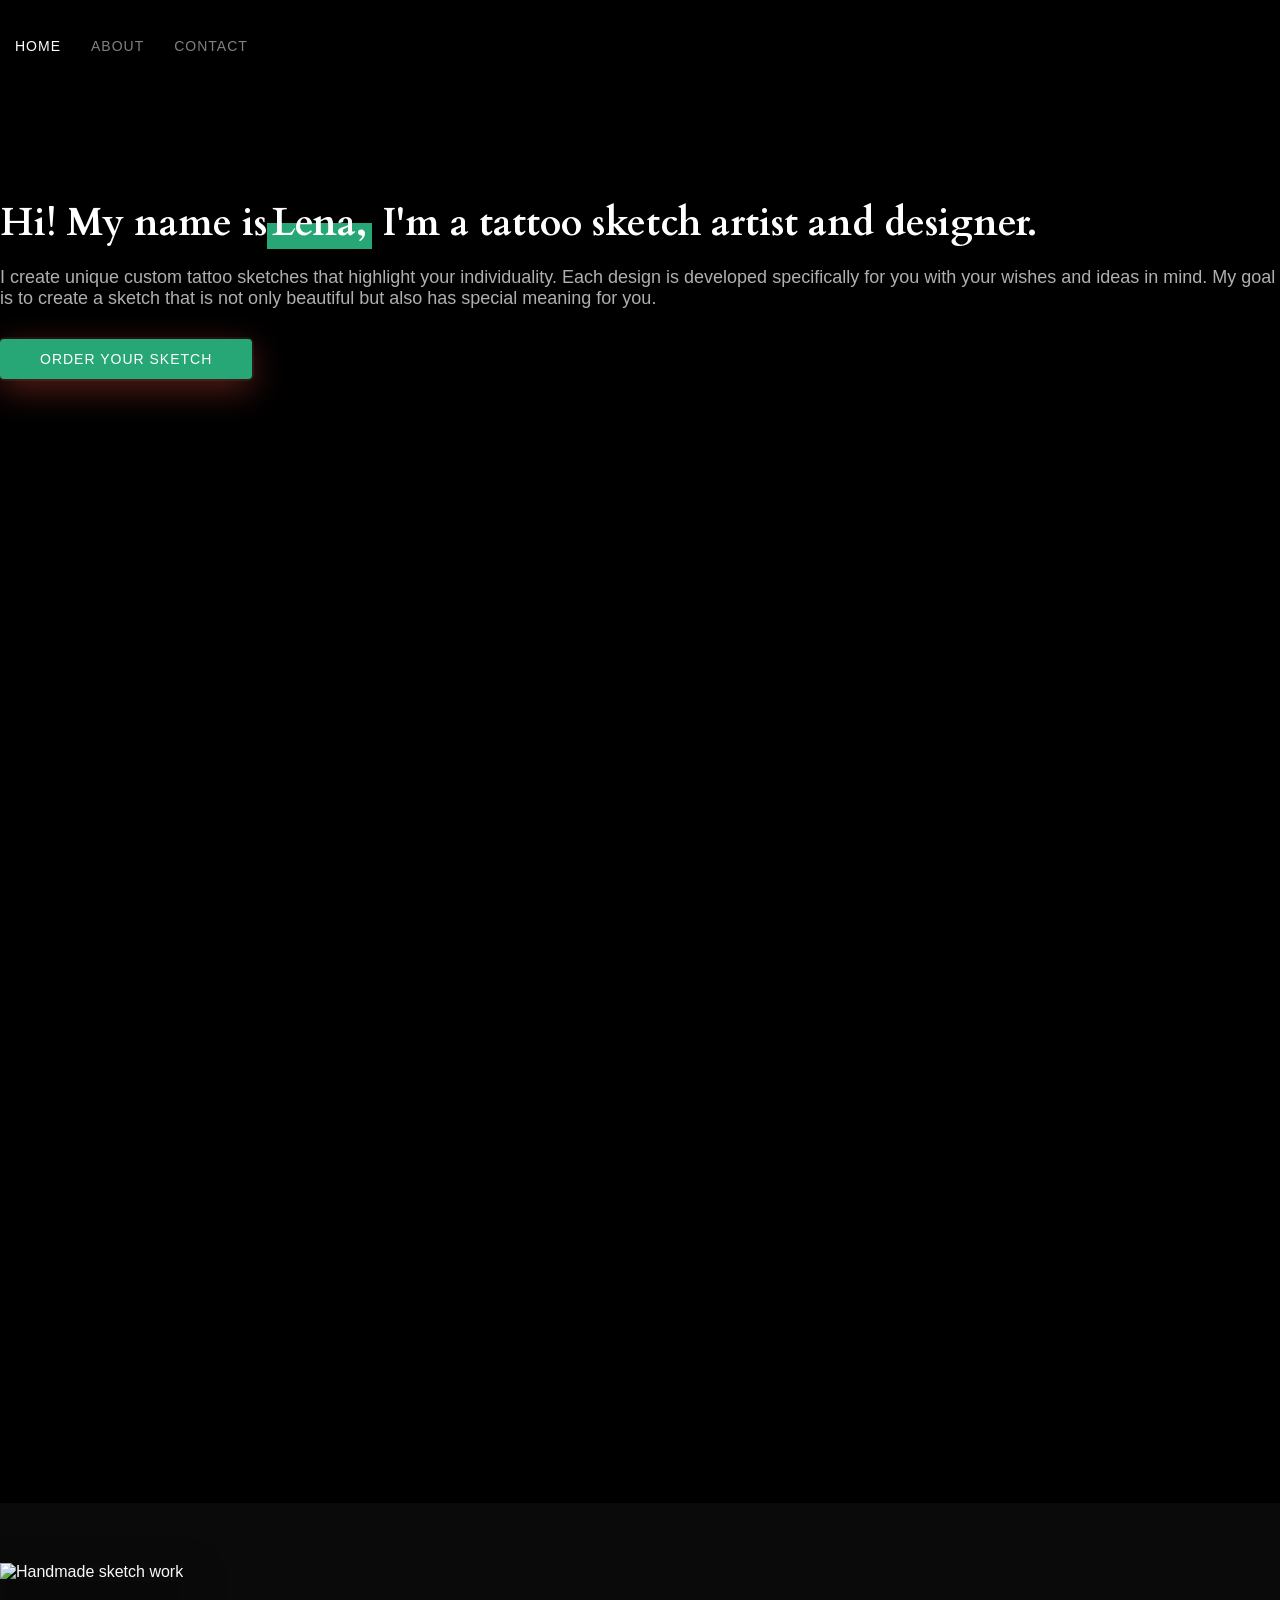
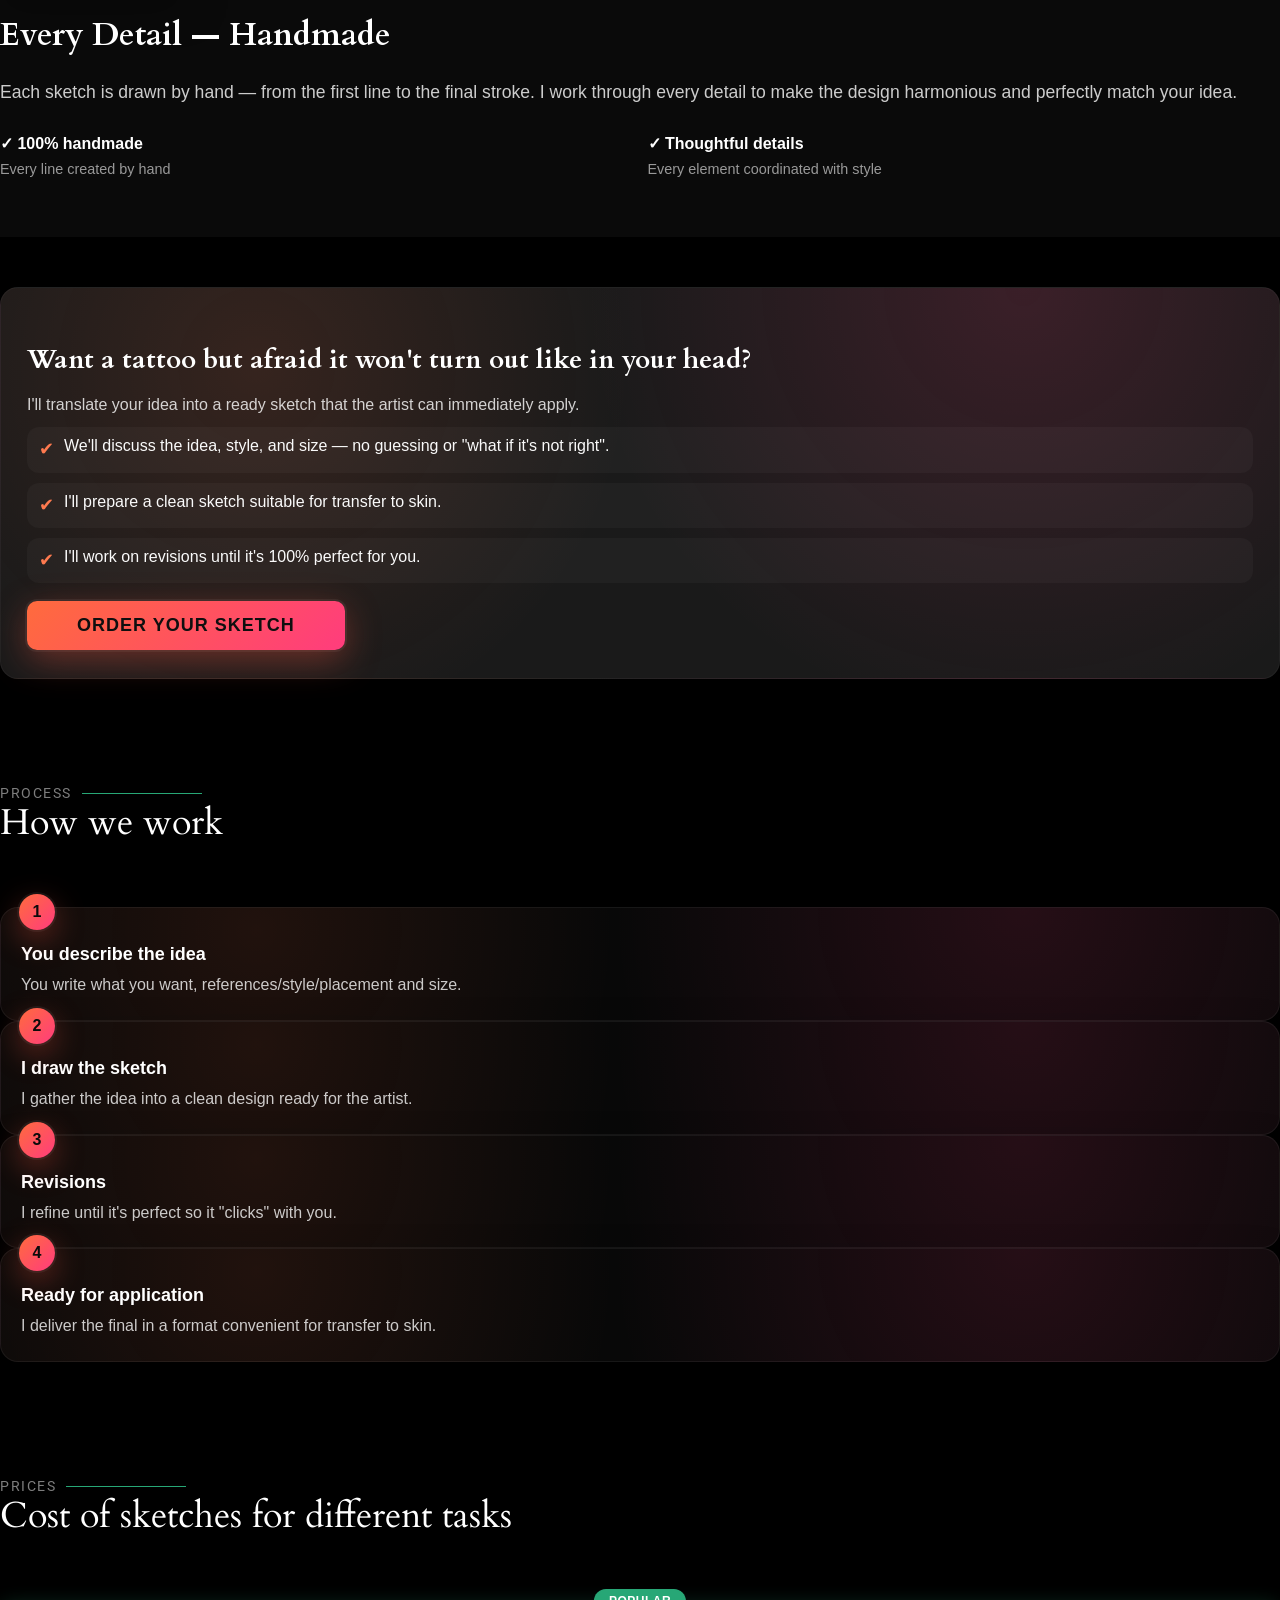
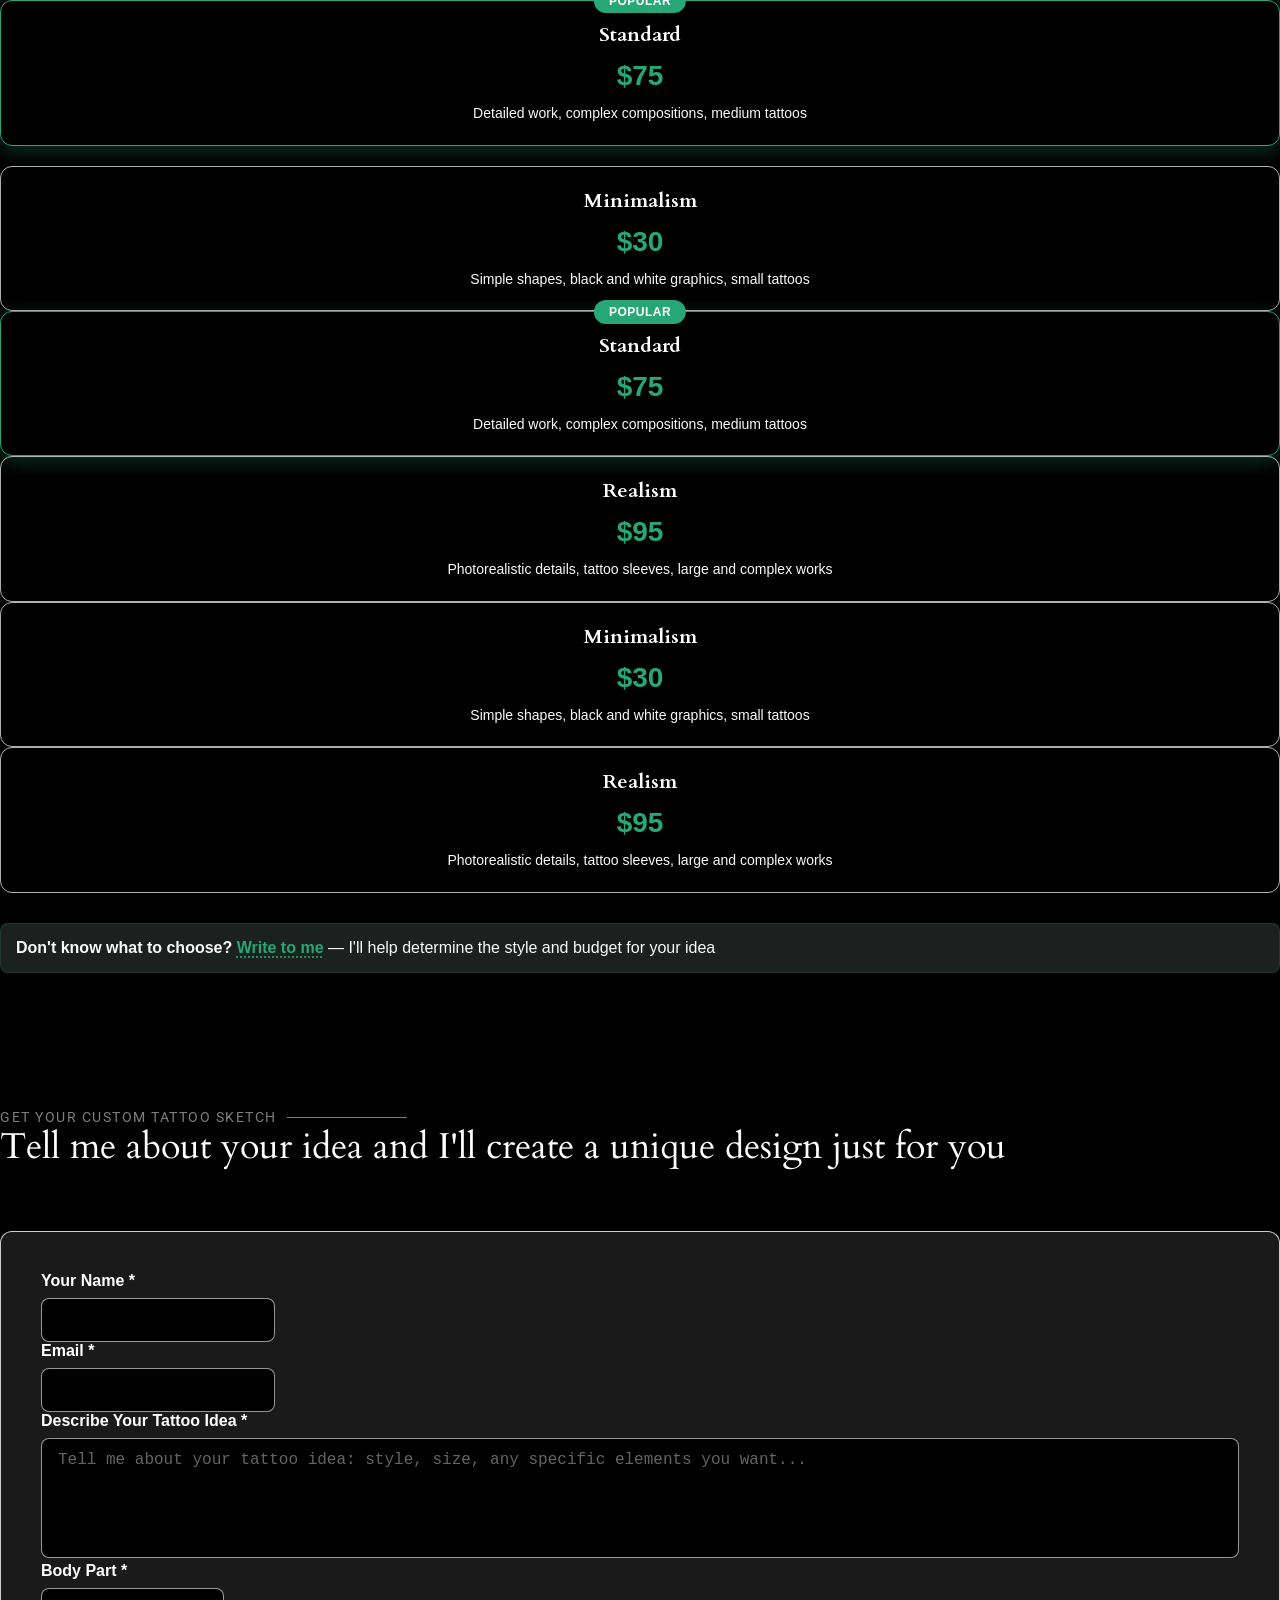
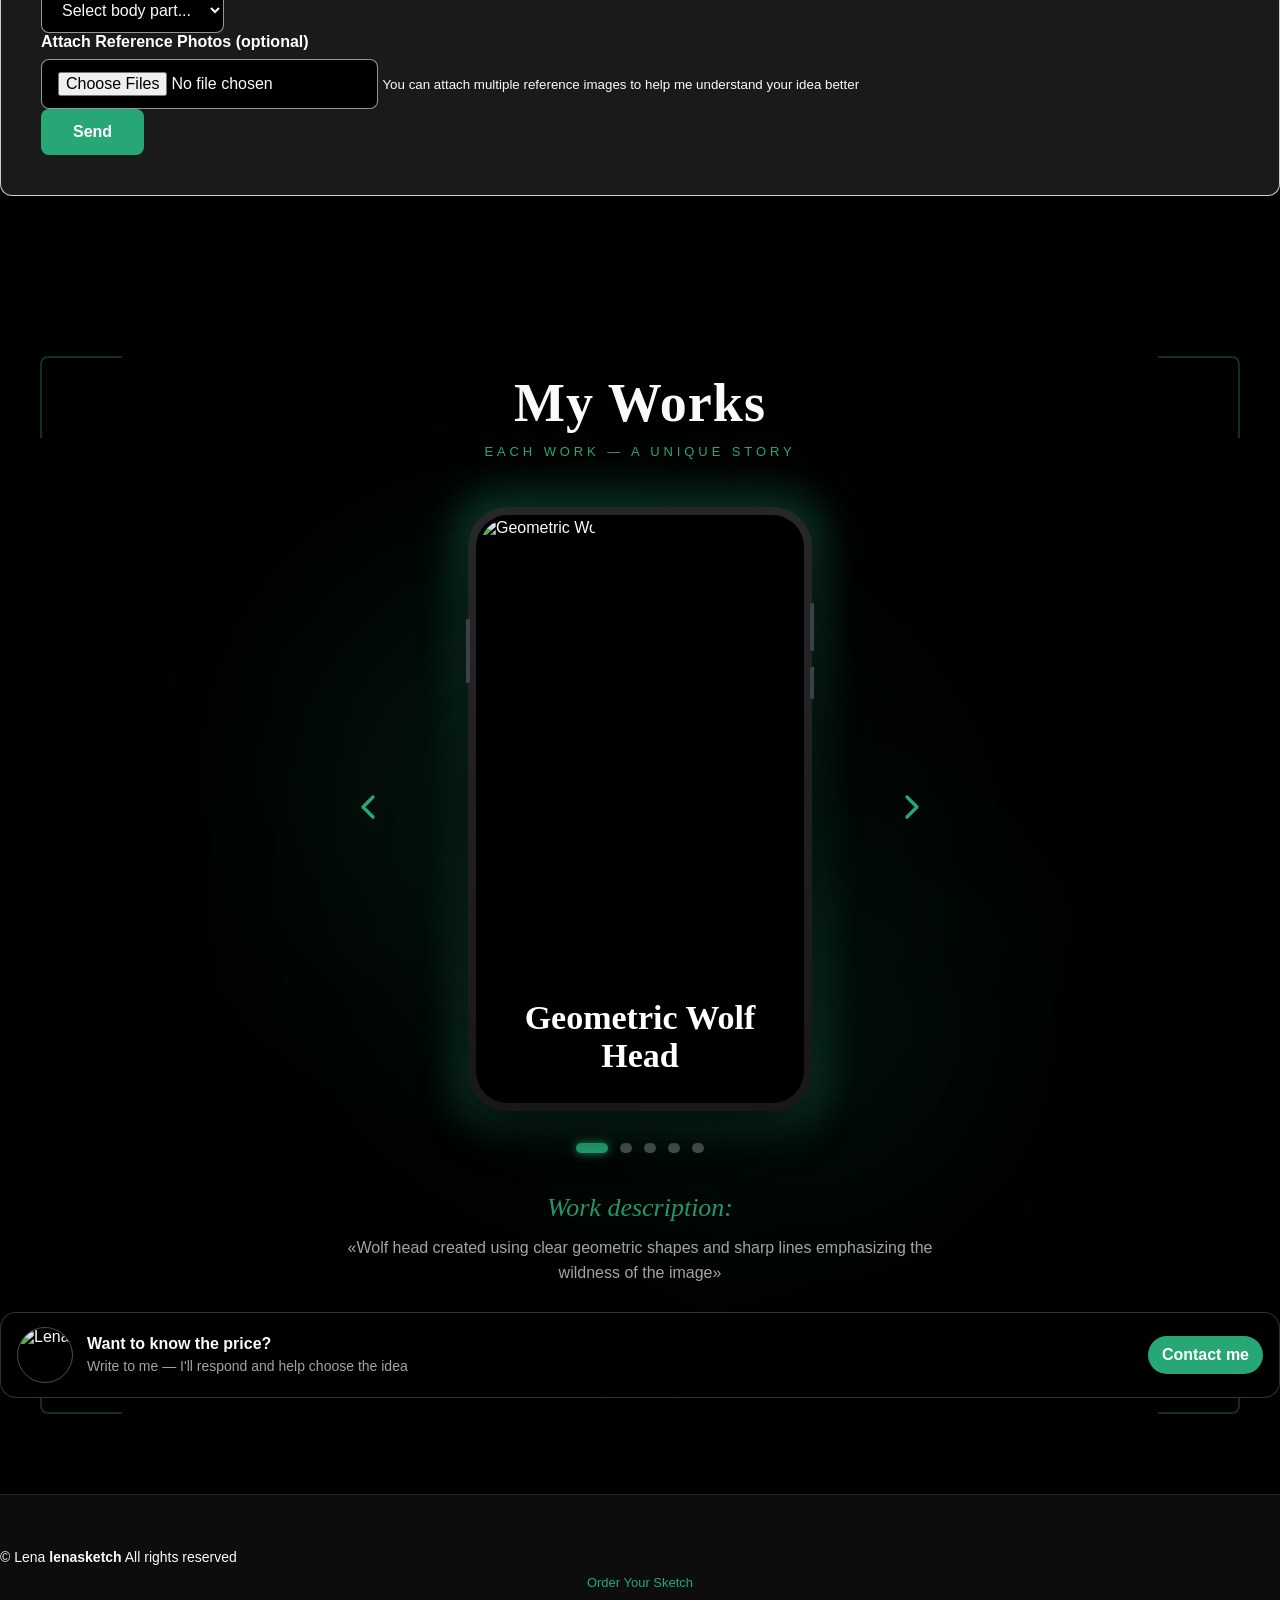
==== commit 2af5af9a: "13231" ====
--- a/index.html
+++ b/index.html
@@ -396,13 +396,35 @@
               <div class="mb-3">
                 <label for="idea" class="form-label">Describe Your Tattoo Idea *</label>
                 <textarea class="form-control" id="idea" name="idea" rows="5" required 
-                          placeholder="Tell me about your tattoo idea: style, size, placement, any specific elements you want..."></textarea>
+                          placeholder="Tell me about your tattoo idea: style, size, any specific elements you want..."></textarea>
               </div>
 
               <div class="mb-3">
-                <label for="photo" class="form-label">Attach Reference Photo (optional)</label>
-                <input type="file" class="form-control" id="photo" name="photo" accept="image/*" data-browse-on-browse-text="Choose file">
-                <small class="form-text text-secondary">You can attach a reference image to help me understand your idea better</small>
+                <label for="bodyPart" class="form-label">Body Part *</label>
+                <select class="form-control" id="bodyPart" name="bodyPart" required>
+                  <option value="">Select body part...</option>
+                  <option value="arm">Arm</option>
+                  <option value="forearm">Forearm</option>
+                  <option value="wrist">Wrist</option>
+                  <option value="shoulder">Shoulder</option>
+                  <option value="back">Back</option>
+                  <option value="chest">Chest</option>
+                  <option value="stomach">Stomach</option>
+                  <option value="leg">Leg</option>
+                  <option value="thigh">Thigh</option>
+                  <option value="calf">Calf</option>
+                  <option value="ankle">Ankle</option>
+                  <option value="neck">Neck</option>
+                  <option value="hand">Hand/Fingers</option>
+                  <option value="foot">Foot</option>
+                  <option value="other">Other</option>
+                </select>
+              </div>
+
+              <div class="mb-3">
+                <label for="photo" class="form-label">Attach Reference Photos (optional)</label>
+                <input type="file" class="form-control" id="photo" name="photo" accept="image/*" multiple data-browse-on-browse-text="Choose files">
+                <small class="form-text text-secondary">You can attach multiple reference images to help me understand your idea better</small>
               </div>
 
               <div class="text-center">
@@ -603,10 +625,11 @@
         const name = document.getElementById('name').value.trim();
         const email = document.getElementById('email').value.trim();
         const idea = document.getElementById('idea').value.trim();
+        const bodyPart = document.getElementById('bodyPart').value;
         const photoInput = document.getElementById('photo');
-        const photo = photoInput.files[0];
-
-        if (!name || !email || !idea) {
+        const photos = photoInput.files;
+
+        if (!name || !email || !idea || !bodyPart) {
           showMessage('Please fill in all required fields.', 'error');
           return;
         }
@@ -615,12 +638,20 @@
         submitText.style.display = 'none';
         submitLoading.style.display = 'inline';
         submitBtn.disabled = true;
+        
+        // Show progress for multiple photos
+        if (photos.length > 0) {
+          submitLoading.textContent = `Sending ${photos.length} photo${photos.length > 1 ? 's' : ''}...`;
+        }
 
         // Prepare message for Telegram
-        let telegramMessage = `🎨 *New Tattoo Order Request*\n\n👤 *Name:* ${name}\n📧 *Email:* ${email}\n💭 *Idea:* ${idea}`;
+        let telegramMessage = `🎨 *New Tattoo Order Request*\n\n👤 *Name:* ${name}\n📧 *Email:* ${email}\n🦴 *Body Part:* ${bodyPart}\n💭 *Idea:* ${idea}`;
         
-        if (photo) {
-          telegramMessage += `\n📎 *File:* ${photo.name} (${(photo.size / 1024).toFixed(1)}KB)`;
+        if (photos.length > 0) {
+          telegramMessage += `\n📎 *Photos:* ${photos.length} file(s) attached`;
+          for (let i = 0; i < photos.length; i++) {
+            telegramMessage += `\n   • ${photos[i].name} (${(photos[i].size / 1024).toFixed(1)}KB)`;
+          }
         }
         
         // Send to Telegram
@@ -642,9 +673,9 @@
         .then(response => response.json())
         .then(data => {
           if (data.ok) {
-            // If there's a photo, send it separately
-            if (photo && photo.size > 0) {
-              return sendPhotoToTelegram(photo, chatId);
+            // If there are photos, send them all
+            if (photos.length > 0) {
+              return sendAllPhotosToTelegram(photos, chatId);
             } else {
               return Promise.resolve();
             }
@@ -652,20 +683,24 @@
             throw new Error('Failed to send message');
           }
         })
-        .then(() => {
-          showMessage('Thank you! Your request has been sent successfully. I will contact you soon!', 'success');
+        .then(results => {
+          // Check if any photos failed
+          const failedPhotos = results.filter(result => 
+            result.status === 'rejected' || 
+            (result.value && result.value.ok === false)
+          );
+          
+          if (failedPhotos.length === 0) {
+            showMessage(`Successfully sent! All ${photos.length} photo${photos.length > 1 ? 's' : ''} delivered.`, 'success');
+          } else {
+            const successCount = photos.length - failedPhotos.length;
+            showMessage(`Partially sent! ${successCount}/${photos.length} photos delivered. We'll contact you soon.`, 'success');
+          }
           form.reset();
-          
-          // Google Ads conversion tracking
-          gtag('event', 'conversion', {
-            'send_to': 'AW-17846995280/1K3KCK3got4bENCSjr5C',
-            'value': 1.0,
-            'currency': 'USD'
-          });
         })
         .catch(error => {
           console.error('Error:', error);
-          showMessage('Sorry, there was an error sending your request. Please try again later.', 'error');
+          showMessage('Error sending message. Please try again or contact directly via Telegram.', 'error');
         })
         .finally(() => {
           // Reset button state
@@ -675,32 +710,53 @@
         });
       });
 
-      function sendPhotoToTelegram(photo, chatId) {
-        if (!photo || photo.size === 0) {
-          return Promise.resolve();
+      function sendAllPhotosToTelegram(photos, chatId) {
+        const photoPromises = [];
+        const MAX_FILE_SIZE = 10 * 1024 * 1024; // 10MB limit per photo
+        
+        for (let i = 0; i < photos.length; i++) {
+          const photo = photos[i];
+          if (photo && photo.size > 0) {
+            // Skip files larger than 10MB
+            if (photo.size > MAX_FILE_SIZE) {
+              console.warn(`Photo ${i + 1} is too large: ${(photo.size / 1024 / 1024).toFixed(1)}MB`);
+              continue;
+            }
+            
+            const formData = new FormData();
+            formData.append('chat_id', chatId);
+            formData.append('photo', photo);
+            formData.append('caption', `Reference photo ${i + 1} for tattoo order`);
+
+            const photoPromise = fetch(`https://api.telegram.org/bot8259369712:AAGW6-aQ8Nw7fDnjBWuFDWIRnORL8dZ2zsM/sendPhoto`, {
+              method: 'POST',
+              body: formData,
+              signal: AbortSignal.timeout(15000) // 15 second timeout per photo
+            })
+            .then(response => {
+              if (!response.ok) {
+                throw new Error(`HTTP error! status: ${response.status}`);
+              }
+              return response.json();
+            })
+            .then(data => {
+              if (!data.ok) {
+                throw new Error(`Failed to send photo ${i + 1} to Telegram`);
+              }
+              return data;
+            })
+            .catch(error => {
+              console.error(`Error sending photo ${i + 1}:`, error);
+              // Don't fail the entire request if one photo fails
+              return { ok: false, error: error.message, photoIndex: i + 1 };
+            });
+            
+            photoPromises.push(photoPromise);
+          }
         }
         
-        const formData = new FormData();
-        formData.append('chat_id', chatId);
-        formData.append('photo', photo);
-        formData.append('caption', 'Reference photo for tattoo order');
-
-        return fetch(`https://api.telegram.org/bot8259369712:AAGW6-aQ8Nw7fDnjBWuFDWIRnORL8dZ2zsM/sendPhoto`, {
-          method: 'POST',
-          body: formData
-        })
-        .then(response => {
-          if (!response.ok) {
-            throw new Error(`HTTP error! status: ${response.status}`);
-          }
-          return response.json();
-        })
-        .then(data => {
-          if (!data.ok) {
-            throw new Error('Failed to send photo to Telegram');
-          }
-          return data;
-        });
+        // Send all photos in parallel with faster resolution
+        return Promise.allSettled(photoPromises);
       }
 
       function showMessage(text, type) {
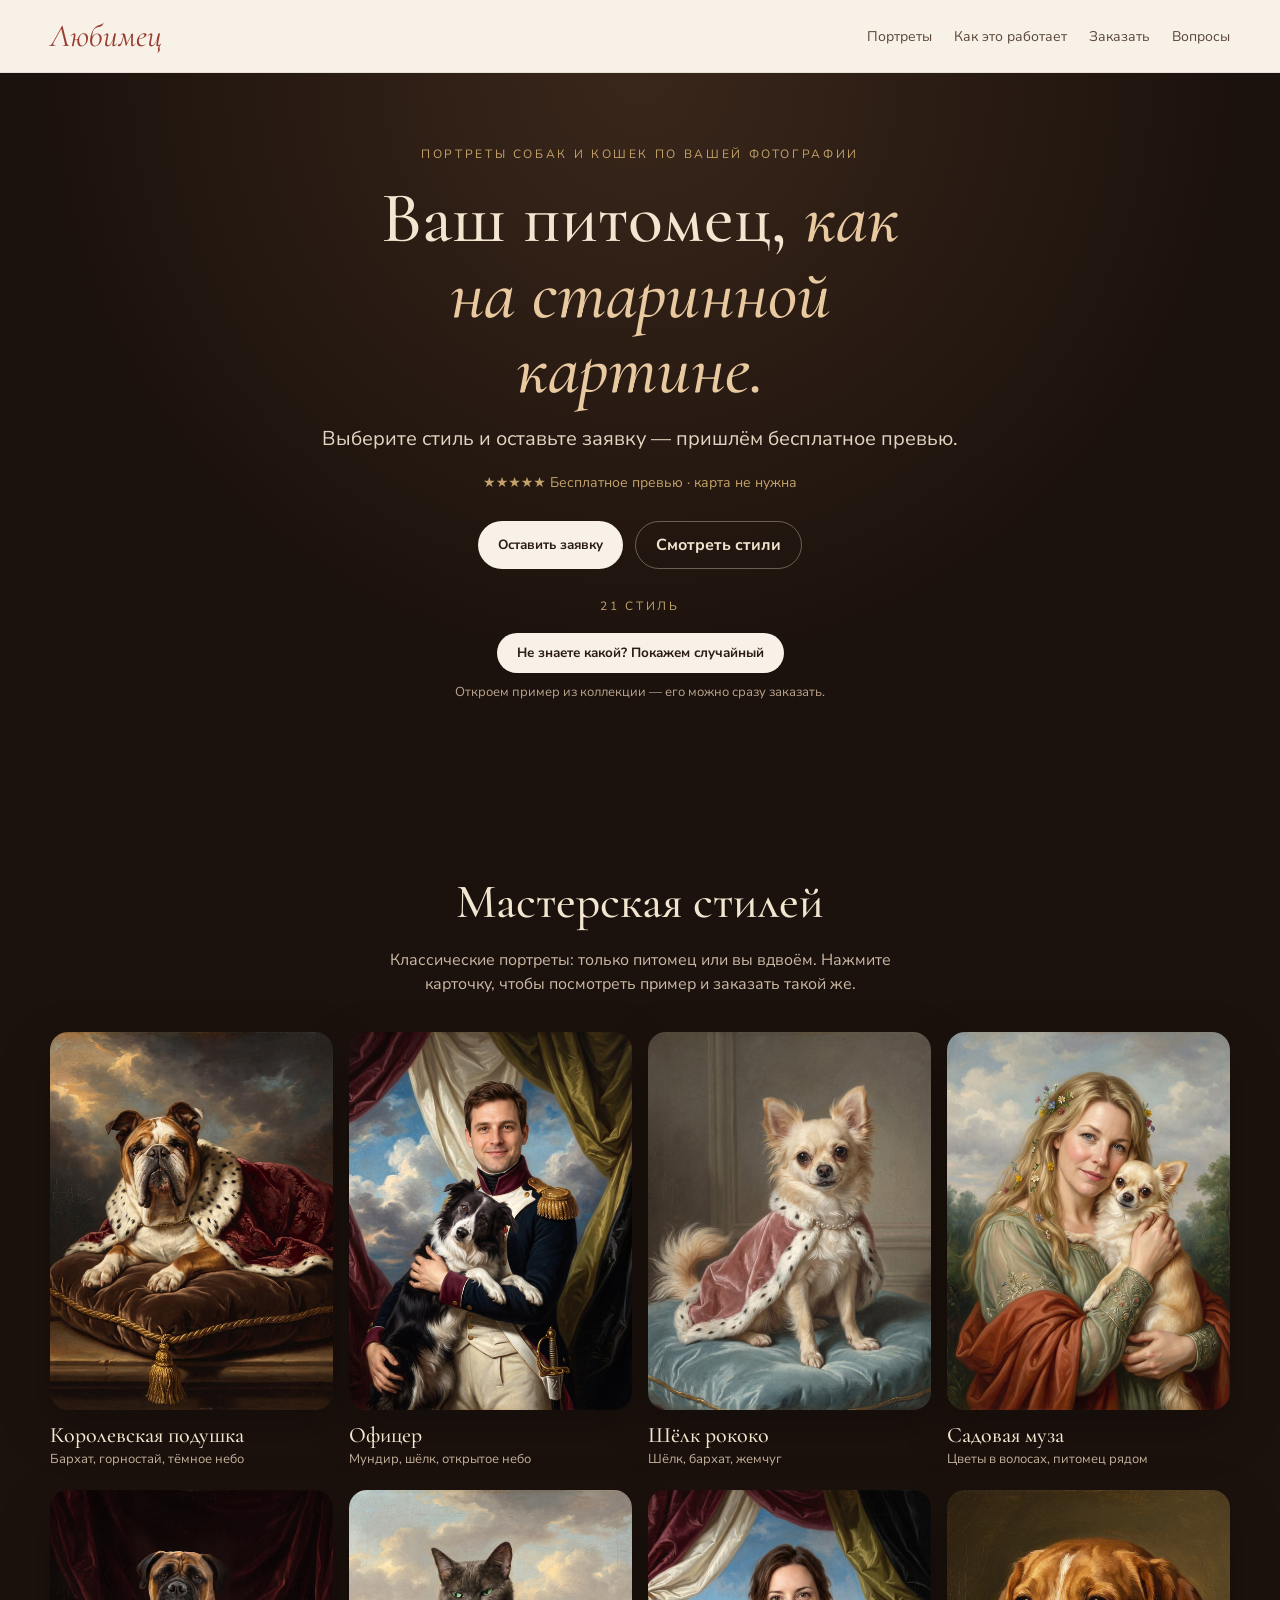
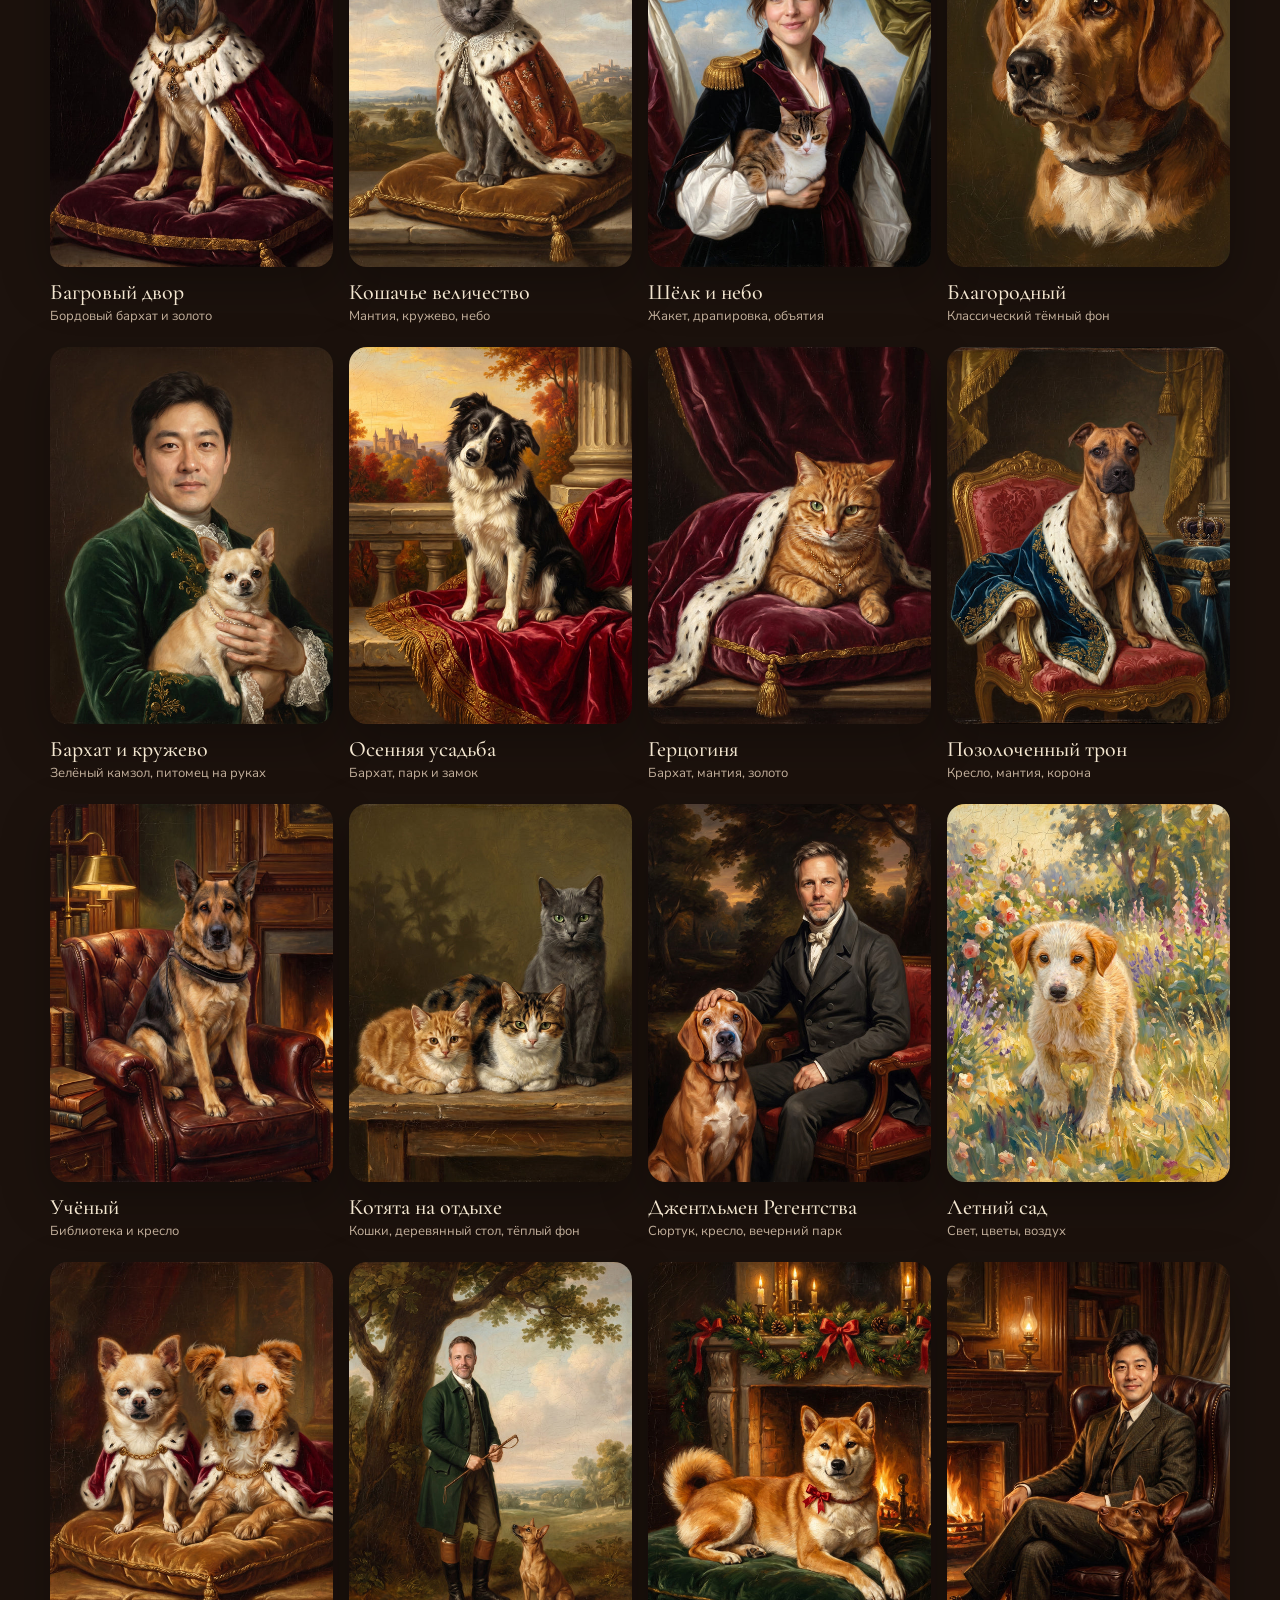
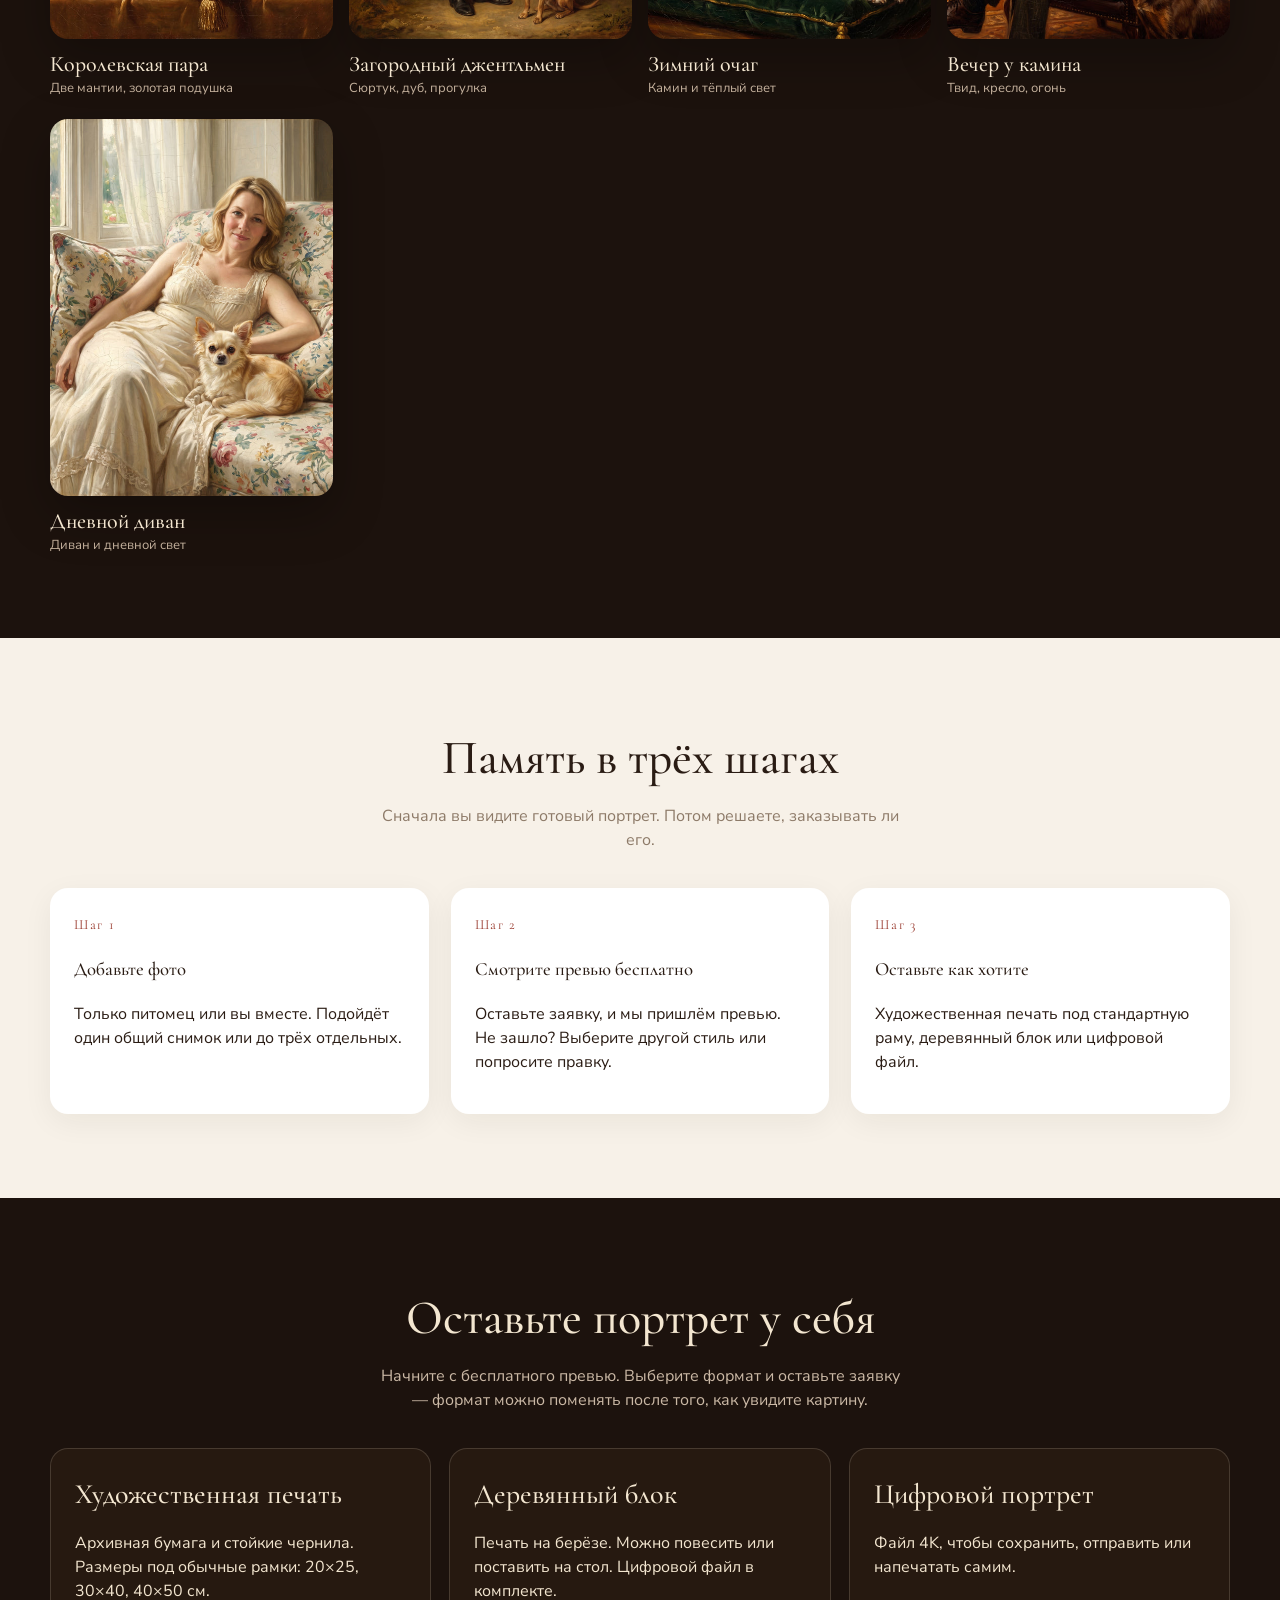
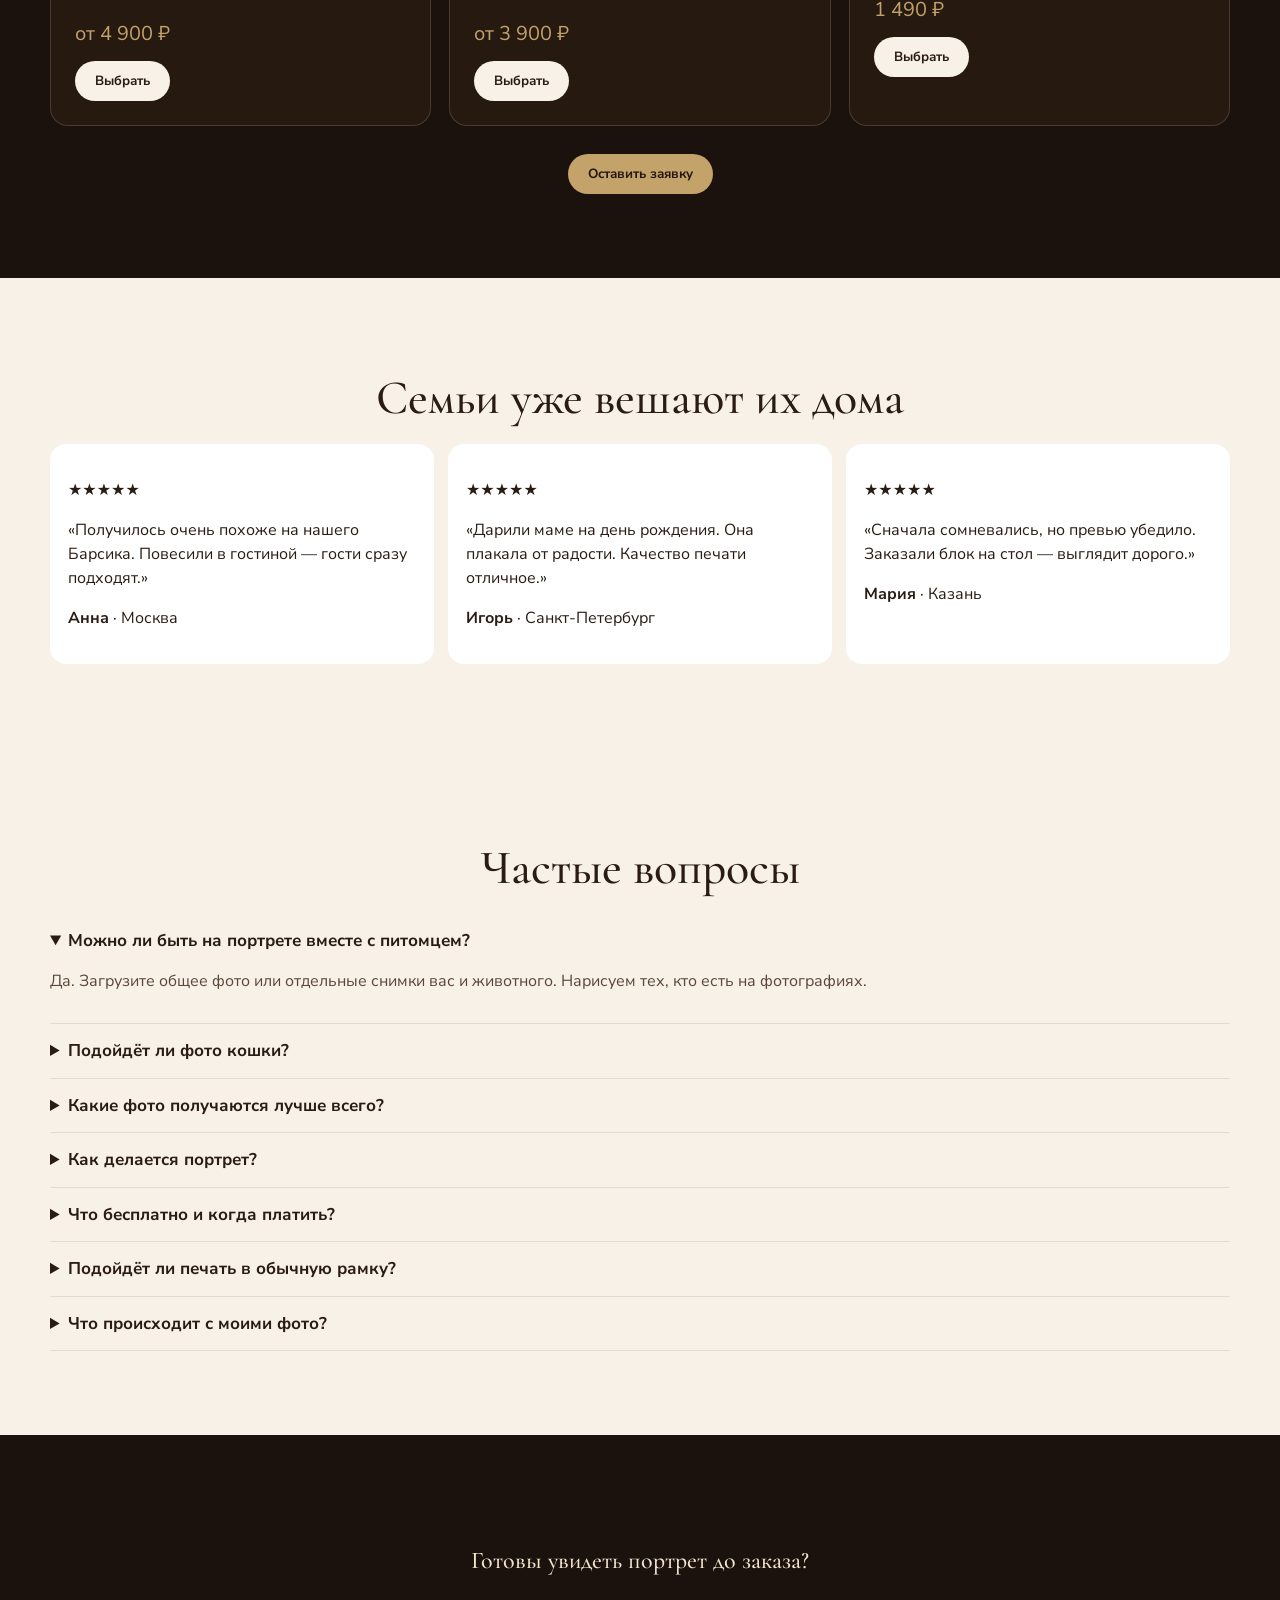
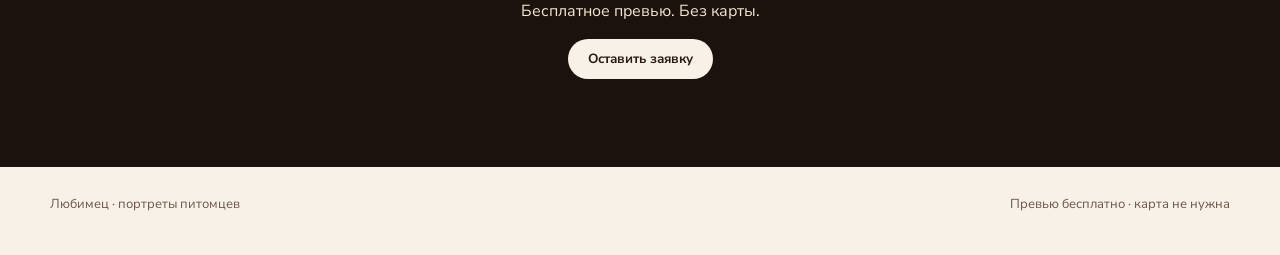
==== commit cb4a9bb4: "322" ====
--- a/index.html
+++ b/index.html
@@ -1,819 +1,408 @@
 <!DOCTYPE html>
-<html lang="en">
-
+<html lang="ru">
 <head>
-  <meta charset="utf-8">
-  <meta content="width=device-width, initial-scale=1.0" name="viewport">
-  <title>lenasketch — Custom Tattoo Sketches</title>
-  <meta name="description" content="Professional custom tattoo sketches on commission. Unique designs developed specifically for you with your wishes and ideas in mind.">
-  <meta name="keywords" content="tattoo sketches, custom sketches, tattoo design, tattoos, tattoo artist">
-
-  <!-- DNS prefetch for external resources -->
-  <link rel="dns-prefetch" href="//fonts.googleapis.com">
-  <link rel="dns-prefetch" href="//fonts.gstatic.com">
-  <link rel="dns-prefetch" href="//www.googletagmanager.com">
-  <link rel="dns-prefetch" href="//mc.yandex.ru">
-
-  <!-- Favicons -->
-  <link href="assets/img/favicon.png" rel="icon">
-  <link href="assets/img/apple-touch-icon.png" rel="apple-touch-icon">
-
-  <!-- Fonts - optimized -->
+  <meta charset="UTF-8">
+  <meta name="viewport" content="width=device-width, initial-scale=1.0">
+  <title>Любимец — портрет вас с питомцем</title>
+  <meta name="description" content="Портреты собак и кошек в классических стилях. Загрузите фото, выберите стиль и оставьте заявку — превью бесплатно. Печать или цифровой файл.">
+  <meta name="theme-color" content="#1c120d">
+  <meta property="og:type" content="website">
+  <meta property="og:title" content="Любимец — портрет вас с питомцем">
+  <meta property="og:description" content="Выберите художественный стиль, оставьте заявку и получите бесплатное превью портрета питомца.">
+  <meta property="og:locale" content="ru_RU">
+  <link rel="icon" href="./favicon.svg" type="image/svg+xml">
   <link rel="preconnect" href="https://fonts.googleapis.com">
   <link rel="preconnect" href="https://fonts.gstatic.com" crossorigin>
-  <link rel="preload" href="https://fonts.googleapis.com/css2?family=Roboto:wght@300;400;500;700&family=Cardo:wght@400;700&display=swap" as="style" onload="this.onload=null;this.rel='stylesheet'">
-  <noscript><link href="https://fonts.googleapis.com/css2?family=Roboto:wght@300;400;500;700&family=Cardo:wght@400;700&display=swap" rel="stylesheet"></noscript>
-
-  <!-- Critical CSS preload -->
-  <link rel="preload" href="assets/vendor/bootstrap/css/bootstrap.min.css" as="style">
-  <link rel="preload" href="assets/css/main.css?v=2.2" as="style">
-
-  <!-- Vendor CSS Files -->
-  <link href="assets/vendor/bootstrap/css/bootstrap.min.css" rel="stylesheet">
-  <link href="assets/vendor/bootstrap-icons/bootstrap-icons.css" rel="stylesheet">
-  <link href="assets/vendor/aos/aos.css" rel="stylesheet">
-  <link href="assets/vendor/glightbox/css/glightbox.min.css" rel="stylesheet">
-  <link href="assets/vendor/swiper/swiper-bundle.min.css" rel="stylesheet">
-
-  <!-- Main CSS File -->
-  <link href="assets/css/main.css?v=2.2" rel="stylesheet">
-
-
-
-
-<!-- Google tag (gtag.js) - optimized loading -->
-<script>
-  window.addEventListener('load', function() {
-    setTimeout(function() {
-      var script = document.createElement('script');
-      script.async = true;
-      script.src = 'https://www.googletagmanager.com/gtag/js?id=G-0ZKS0X8JS6';
-      document.head.appendChild(script);
-      
-      script.onload = function() {
-        window.dataLayer = window.dataLayer || [];
-        function gtag(){dataLayer.push(arguments);}
-        gtag('js', new Date());
-        gtag('config', 'G-0ZKS0X8JS6');
-      };
-    }, 2000); // 2 second delay after page load
-  });
-</script>
-
-<!-- Google Ads Conversion Tracking -->
-<script>
-function gtag_report_conversion(url) {
-  console.log('Conversion function called for URL:', url);
-  var callback = function () {
-    console.log('Conversion callback executed');
-    if (typeof(url) != 'undefined') {
-      window.location = url;
-    }
-  };
-  
-  // Check if gtag is available
-  if (typeof gtag === 'function') {
-    console.log('Sending conversion event...');
-    gtag('event', 'conversion', {
-        'send_to': 'AW-17846995280/Cr2oCLWYktwbENCSjr5C',
-        'value': 1.0,
-        'currency': 'USD',
-        'event_callback': callback
-    });
-  } else {
-    console.error('gtag function is not available!');
-    // Fallback: redirect directly
-    callback();
-  }
-  return false;
-}
-</script>
-
-<!-- Tracking scripts - loaded asynchronously after page load -->
-
-  <!-- =======================================================
-  * Template Name: PhotoFolio
-  * Template URL: https://bootstrapmade.com/photofolio-bootstrap-photography-website-template/
-  * Updated: Aug 07 2024 with Bootstrap v5.3.3
-  * Author: BootstrapMade.com
-  * License: https://bootstrapmade.com/license/
-  ======================================================== -->
+  <link href="https://fonts.googleapis.com/css2?family=Cormorant+Garamond:ital,wght@0,500;0,600;1,500&family=Nunito+Sans:wght@400;600;700&display=swap" rel="stylesheet">
+  <link rel="stylesheet" href="./css/styles.css">
 </head>
-
-<!-- Yandex.Metrika counter - optimized loading -->
-<script type="text/javascript">
-  window.addEventListener('load', function() {
-    setTimeout(function() {
-      (function(m,e,t,r,i,k,a){
-          m[i]=m[i]||function(){(m[i].a=m[i].a||[]).push(arguments)};
-          m[i].l=1*new Date();
-          for (var j = 0; j < document.scripts.length; j++) {if (document.scripts[j].src === r) { return; }}
-          k=e.createElement(t),a=e.getElementsByTagName(t)[0],k.async=1,k.src=r,a.parentNode.insertBefore(k,a)
-      })(window, document,'script','https://mc.yandex.ru/metrika/tag.js?id=105430483', 'ym');
-
-      ym(105430483, 'init', {ssr:true, webvisor:true, clickmap:true, ecommerce:"dataLayer", accurateTrackBounce:true, trackLinks:true});
-    }, 1500); // 1.5 second delay after page load
-  });
-</script>
-<noscript><div><img src="https://mc.yandex.ru/watch/105430483" style="position:absolute; left:-9999px;" alt="" /></div></noscript>
-<!-- /Yandex.Metrika counter -->
-
-
-<body class="index-page">
-
-  <header id="header" class="header d-flex align-items-center sticky-top">
-    <div class="container-fluid position-relative d-flex align-items-center justify-content-between">
-      <nav id="navmenu" class="navmenu">
-        <ul>
-          <li><a href="#" class="active">Home</a></li>
-          <li><a href="about.html">About</a></li>
-          <li><a href="#contact-form">Contact</a></li>
-        </ul>
-        <i class="mobile-nav-toggle d-xl-none bi bi-list"></i>
+<body>
+  <header class="site-header">
+    <div class="container header-inner">
+      <a class="logo" href="#top">Любимец</a>
+      <nav class="nav" aria-label="Меню">
+        <a href="#styles">Портреты</a>
+        <a href="#how">Как это работает</a>
+        <a href="#order">Заказать</a>
+        <a href="#faq">Вопросы</a>
       </nav>
-
-      </div>
+      <button class="menu-toggle" type="button" aria-label="Открыть меню" aria-expanded="false" aria-controls="mobile-nav">☰</button>
+    </div>
+    <nav class="mobile-nav" id="mobile-nav" aria-label="Мобильное меню">
+      <a href="#styles">Портреты</a>
+      <a href="#how">Как это работает</a>
+      <a href="#order">Заказать</a>
+      <a href="#faq">Вопросы</a>
+    </nav>
   </header>
-  
-  <main class="main">
-
-    <!-- Hero Section -->
-    <section id="hero" class="hero section">
-
-      <div class="container">
-        <div class="row justify-content-center">
-          <div class="col-lg-6 text-center" data-aos="fade-up" data-aos-delay="100">
-            <h2><span>Hi! My name is</span><span class="underlight">Lena,</span><span> I'm a tattoo sketch artist and designer.</span></h2>
-            <p>I create unique custom tattoo sketches that highlight your individuality. Each design is developed specifically for you with your wishes and ideas in mind. My goal is to create a sketch that is not only beautiful but also has special meaning for you.</p>
-            <div>
-              <a class="btn-get-started order-trigger" href="#contact-form">Order Your Sketch</a>
-            </div>
-            
-          </div>
-        </div>
-      </div>
-    </section><!-- /Hero Section -->
-    <section id="video-hero" class="video-hero" style="position: relative; height: 100vh; overflow: hidden;">
-      <video autoplay muted loop playsinline preload="metadata"
-        style="
-          position: absolute;
-          top: 50%;
-          left: 50%;
-          height: 100%;
-          transform: translate(-50%, -50%);
-          object-fit: contain;
-          pointer-events: none;
-          user-select: none;
-        "
-        id="background-video"
-        oncontextmenu="return false;"
-        onselectstart="return false;"
-        ondragstart="return false;"
-      >
-        <source src="assets/vid/123.mp4" type="video/mp4">
-      </video>
-    </section>
-    
-    
-    <script>
-      // Load video after page load with delay
-      window.addEventListener('load', function() {
-        setTimeout(function() {
-          const video = document.getElementById("background-video");
-          if (video) {
-            video.load(); // Load video
-            video.playbackRate = 0.7; // Reduce video speed
-          }
-        }, 1000); // 1 second delay after page load
-      });
-    </script>
-
-    <!-- Handmade Section -->
-    <section class="section" style="padding: 60px 0; background: #0a0a0a;">
-      <div class="container" data-aos="fade-up" data-aos-delay="100">
-        <div class="row align-items-center justify-content-center">
-          <div class="col-lg-6">
-            <div class="handmade-image-wrapper">
-              <img id="handmadeImage" src="" alt="Handmade sketch work" class="img-fluid rounded" style="width: 100%; height: auto; box-shadow: 0 20px 40px rgba(0,0,0,0.5);" draggable="false" oncontextmenu="return false;" onselectstart="return false;" ondragstart="return false;">
-            </div>
-          </div>
-          <div class="col-lg-6">
-            <div class="handmade-content">
-              <h3 style="color: #fff; font-size: 2rem; margin-bottom: 20px; font-weight: 700;">Every Detail — Handmade</h3>
-              <p style="color: #ccc; font-size: 1.1rem; line-height: 1.8; margin-bottom: 25px;">
-                Each sketch is drawn by hand — from the first line to the final stroke. I work through every detail to make the design harmonious and perfectly match your idea.
-              </p>
-              <div style="display: flex; gap: 15px; flex-wrap: wrap;">
-                <div style="flex: 1; min-width: 200px;">
-                  <div style="color: #fff; font-weight: 600; margin-bottom: 8px;">✓ 100% handmade</div>
-                  <div style="color: #999; font-size: 0.9rem;">Every line created by hand</div>
-                </div>
-                <div style="flex: 1; min-width: 200px;">
-                  <div style="color: #fff; font-weight: 600; margin-bottom: 8px;">✓ Thoughtful details</div>
-                  <div style="color: #999; font-size: 0.9rem;">Every element coordinated with style</div>
-                </div>
-              </div>
-            </div>
-          </div>
-        </div>
-      </div>
-    </section>
-
-    <!-- Gallery Section -->
-    <section class="section" style="padding: 50px 0;">
-      <div class="container" data-aos="fade-up" data-aos-delay="80">
-        <div class="row justify-content-center">
-          <div class="col-lg-10">
-            <div class="pain-block">
-              <h3>Want a tattoo but afraid it won't turn out like in your head?</h3>
-              <p>I'll translate your idea into a ready sketch that the artist can immediately apply.</p>
-              <ul class="pain-bullets">
-                <li><span class="icon">✔</span><span>We'll discuss the idea, style, and size — no guessing or "what if it's not right".</span></li>
-                <li><span class="icon">✔</span><span>I'll prepare a clean sketch suitable for transfer to skin.</span></li>
-                <li><span class="icon">✔</span><span>I'll work on revisions until it's 100% perfect for you.</span></li>
-              </ul>
-              <div style="margin-top: 18px;">
-                <a class="btn-get-started order-trigger" href="#contact-form">Order Your Sketch</a>
-              </div>
-            </div>
-          </div>
-        </div>
-      </div>
-    </section>
-    <section id="work" class="section work-process">
-      <div class="container" data-aos="fade-up" data-aos-delay="80">
-        <div class="section-title text-center">
-          <h2>Process</h2>
-          <p>How we work</p>
-        </div>
-
-        <div class="row gy-4 justify-content-center">
-          <div class="col-lg-3 col-md-6">
-            <div class="work-step-card" data-aos="fade-up" data-aos-delay="100">
-              <div class="work-step-badge">1</div>
-              <div class="work-step-title">You describe the idea</div>
-              <div class="work-step-text">You write what you want, references/style/placement and size.</div>
-            </div>
-          </div>
-
-          <div class="col-lg-3 col-md-6">
-            <div class="work-step-card" data-aos="fade-up" data-aos-delay="150">
-              <div class="work-step-badge">2</div>
-              <div class="work-step-title">I draw the sketch</div>
-              <div class="work-step-text">I gather the idea into a clean design ready for the artist.</div>
-            </div>
-          </div>
-
-          <div class="col-lg-3 col-md-6">
-            <div class="work-step-card" data-aos="fade-up" data-aos-delay="200">
-              <div class="work-step-badge">3</div>
-              <div class="work-step-title">Revisions</div>
-              <div class="work-step-text">I refine until it's perfect so it "clicks" with you.</div>
-            </div>
-          </div>
-
-          <div class="col-lg-3 col-md-6">
-            <div class="work-step-card" data-aos="fade-up" data-aos-delay="250">
-              <div class="work-step-badge">4</div>
-              <div class="work-step-title">Ready for application</div>
-              <div class="work-step-text">I deliver the final in a format convenient for transfer to skin.</div>
-            </div>
-          </div>
-        </div>
-      </div>
-    </section>
-
-    <!-- Pricing Section -->
-    <section id="pricing" class="section pricing-section">
-      <div class="container" data-aos="fade-up" data-aos-delay="80">
-        <div class="section-title text-center">
-          <h2>Prices</h2>
-          <p>Cost of sketches for different tasks</p>
-        </div>
-      </div>
-
-      <!-- Popular block for mobile -->
-      <div class="pricing-popular-mobile d-block d-md-none">
-        <div class="container" data-aos="fade-up" data-aos-delay="150">
-          <div class="pricing-item pricing-popular">
-            <span class="pricing-badge">Popular</span>
-            <h3 class="pricing-title">Standard</h3>
-            <div>
-              <div class="pricing-price">$75</div>
-              <p class="pricing-desc">Detailed work, complex compositions, medium tattoos</p>
-            </div>
-          </div>
-        </div>
-      </div>
-
-      <div class="container" data-aos="fade-up" data-aos-delay="80">
-        <div class="row gy-4 justify-content-center">
-          <div class="col-lg-4 col-md-6 d-none d-md-block">
-            <div class="pricing-item" data-aos="fade-up" data-aos-delay="100">
-              <h3 class="pricing-title">Minimalism</h3>
-              <div>
-                <div class="pricing-price">$30</div>
-                <p class="pricing-desc">Simple shapes, black and white graphics, small tattoos</p>
-              </div>
-            </div>
-          </div>
-
-          <div class="col-lg-4 col-md-6 d-none d-md-block">
-            <div class="pricing-item pricing-popular" data-aos="fade-up" data-aos-delay="150">
-              <span class="pricing-badge">Popular</span>
-              <h3 class="pricing-title">Standard</h3>
-              <div>
-                <div class="pricing-price">$75</div>
-                <p class="pricing-desc">Detailed work, complex compositions, medium tattoos</p>
-              </div>
-            </div>
-          </div>
-
-          <div class="col-lg-4 col-md-6 d-none d-md-block">
-            <div class="pricing-item" data-aos="fade-up" data-aos-delay="200">
-              <h3 class="pricing-title">Realism</h3>
-              <div>
-                <div class="pricing-price">$95</div>
-                <p class="pricing-desc">Photorealistic details, tattoo sleeves, large and complex works</p>
-              </div>
-            </div>
-          </div>
-
-          <!-- Mobile versions of other blocks -->
-          <div class="col-12 d-block d-md-none">
-            <div class="row gy-3">
-              <div class="col-12">
-                <div class="pricing-item" data-aos="fade-up" data-aos-delay="100">
-                  <h3 class="pricing-title">Minimalism</h3>
-                  <div>
-                    <div class="pricing-price">$30</div>
-                    <p class="pricing-desc">Simple shapes, black and white graphics, small tattoos</p>
-                  </div>
-                </div>
-              </div>
-
-              <div class="col-12">
-                <div class="pricing-item" data-aos="fade-up" data-aos-delay="200">
-                  <h3 class="pricing-title">Realism</h3>
-                  <div>
-                    <div class="pricing-price">$95</div>
-                    <p class="pricing-desc">Photorealistic details, tattoo sleeves, large and complex works</p>
-                  </div>
-                </div>
-              </div>
-            </div>
-          </div>
-        </div>
-
-        <div class="pricing-note text-center" data-aos="fade-up" data-aos-delay="250">
-          <p><strong>Don't know what to choose?</strong> <a href="#contact-form" class="order-trigger" style="color: var(--accent-color); text-decoration: underline; text-decoration-style: dotted; text-underline-offset: 4px;">Write to me</a> — I'll help determine the style and budget for your idea</p>
-        </div>
-      </div>
-    </section>
-
-    <!-- Contact Form Section -->
-    <section id="contact-form" class="section contact-form-section">
-      <div class="container" data-aos="fade-up" data-aos-delay="80">
-        <div class="section-title text-center">
-          <h2>Get Your Custom Tattoo Sketch</h2>
-          <p>Tell me about your idea and I'll create a unique design just for you</p>
-        </div>
-
-        <div class="row justify-content-center">
-          <div class="col-lg-8">
-            <form id="tattooOrderForm" class="tattoo-order-form">
-              <div class="row">
-                <div class="col-md-6 mb-3">
-                  <label for="name" class="form-label">Your Name *</label>
-                  <input type="text" class="form-control" id="name" name="name" required>
-                </div>
-                <div class="col-md-6 mb-3">
-                  <label for="email" class="form-label">Email *</label>
-                  <input type="email" class="form-control" id="email" name="email" required>
-                </div>
-              </div>
-              
-              <div class="mb-3">
-                <label for="idea" class="form-label">Describe Your Tattoo Idea *</label>
-                <textarea class="form-control" id="idea" name="idea" rows="5" required 
-                          placeholder="Tell me about your tattoo idea: style, size, any specific elements you want..."></textarea>
-              </div>
-
-              <div class="mb-3">
-                <label for="bodyPart" class="form-label">Body Part *</label>
-                <select class="form-control" id="bodyPart" name="bodyPart" required>
-                  <option value="">Select body part...</option>
-                  <option value="arm">Arm</option>
-                  <option value="forearm">Forearm</option>
-                  <option value="wrist">Wrist</option>
-                  <option value="shoulder">Shoulder</option>
-                  <option value="back">Back</option>
-                  <option value="chest">Chest</option>
-                  <option value="stomach">Stomach</option>
-                  <option value="leg">Leg</option>
-                  <option value="thigh">Thigh</option>
-                  <option value="calf">Calf</option>
-                  <option value="ankle">Ankle</option>
-                  <option value="neck">Neck</option>
-                  <option value="hand">Hand/Fingers</option>
-                  <option value="foot">Foot</option>
-                  <option value="other">Other</option>
-                </select>
-              </div>
-
-              <div class="mb-3">
-                <label for="photo" class="form-label">Attach Reference Photos (optional)</label>
-                <input type="file" class="form-control" id="photo" name="photo" accept="image/*" multiple data-browse-on-browse-text="Choose files">
-                <small class="form-text text-secondary">You can attach multiple reference images to help me understand your idea better</small>
-              </div>
-
-              <div class="text-center">
-                <button type="submit" class="btn-submit">
-                  <span class="btn-submit-text">Send</span>
-                  <span class="btn-submit-loading" style="display: none;">Sending...</span>
-                </button>
-              </div>
-            </form>
-            
-            <div id="formMessage" class="form-message" style="display: none;"></div>
-          </div>
-        </div>
-      </div>
-    </section>
-
-    <section id="gallery-4" class="section mfb-gallery">
-
-      <div class="mfb-gallery__bg" aria-hidden="true">
-        <div class="mfb-gallery__glow mfb-gallery__glow--1"></div>
-        <div class="mfb-gallery__glow mfb-gallery__glow--2"></div>
-        <div class="mfb-gallery__glow mfb-gallery__glow--3"></div>
-
-        <div class="mfb-gallery__corner mfb-gallery__corner--tl"></div>
-        <div class="mfb-gallery__corner mfb-gallery__corner--tr"></div>
-        <div class="mfb-gallery__corner mfb-gallery__corner--bl"></div>
-        <div class="mfb-gallery__corner mfb-gallery__corner--br"></div>
-      </div>
-
-      <div class="container mfb-gallery__container">
-        <div class="mfb-gallery__header">
-          <h2 class="mfb-gallery__title">My Works</h2>
-          <p class="mfb-gallery__subtitle">Each work — a unique story</p>
-        </div>
-
-        <div class="mfb-gallery__main">
-          <button class="mfb-gallery__nav mfb-gallery__nav--prev" type="button" aria-label="Previous work">
-            <span class="mfb-gallery__nav-glow" aria-hidden="true"></span>
-            <svg class="mfb-gallery__icon" xmlns="http://www.w3.org/2000/svg" viewBox="0 0 24 24" fill="none" stroke="currentColor" stroke-width="2" stroke-linecap="round" stroke-linejoin="round" aria-hidden="true">
-              <path d="m15 18-6-6 6-6" />
-            </svg>
-          </button>
-
-          <div class="mfb-phone" aria-live="polite">
-            <div class="mfb-phone__glow" aria-hidden="true"></div>
-            <div class="mfb-phone__frame">
-              <div class="mfb-phone__bezel">
-                <div class="mfb-phone__notch" aria-hidden="true"></div>
-                <div class="mfb-phone__screen">
-                  <img id="mfbGalleryImage" class="mfb-phone__img" src="assets/img/gallery/gallery-1.jpg" alt="Geometric Wolf Head" loading="lazy" draggable="false" oncontextmenu="return false;">
-                  <div class="mfb-phone__overlay" aria-hidden="true"></div>
-                  <div class="mfb-phone__title-wrap">
-                    <h3 id="mfbGalleryTitle" class="mfb-phone__title">Geometric Wolf Head</h3>
-                  </div>
-                </div>
-              </div>
-
-              <div class="mfb-phone__btn mfb-phone__btn--r1" aria-hidden="true"></div>
-              <div class="mfb-phone__btn mfb-phone__btn--r2" aria-hidden="true"></div>
-              <div class="mfb-phone__btn mfb-phone__btn--l" aria-hidden="true"></div>
-            </div>
-          </div>
-
-          <button class="mfb-gallery__nav mfb-gallery__nav--next" type="button" aria-label="Next work">
-            <span class="mfb-gallery__nav-glow" aria-hidden="true"></span>
-            <svg class="mfb-gallery__icon" xmlns="http://www.w3.org/2000/svg" viewBox="0 0 24 24" fill="none" stroke="currentColor" stroke-width="2" stroke-linecap="round" stroke-linejoin="round" aria-hidden="true">
-              <path d="m9 18 6-6-6-6" />
-            </svg>
-          </button>
-        </div>
-
-        <div class="mfb-gallery__dots" id="mfbGalleryDots" aria-label="Work navigation"></div>
-
-        <div class="mfb-gallery__desc">
-          <p class="mfb-gallery__desc-label">Work description:</p>
-          <p class="mfb-gallery__desc-text">«<span id="mfbGalleryDescription">Wolf head created using clear geometric shapes and sharp lines emphasizing the wildness of the image</span>»</p>
-        </div>
-
-        <div class="mfb-gallery__cta">
-          <div class="mfb-cta">
-            <img class="mfb-cta__avatar" src="assets/img/profile-img.png" alt="Lena" loading="lazy">
-            <div class="mfb-cta__body">
-              <div class="mfb-cta__title">Want to know the price?</div>
-              <div class="mfb-cta__text">Write to me — I'll respond and help choose the idea</div>
-            </div>
-            <a class="mfb-cta__btn" href="#contact-form">Contact me</a>
-          </div>
-        </div>
-      </div>
-
-    </section><!-- /Gallery Section -->
-
-    
+
+  <main id="top">
+    <section class="hero">
+      <div class="container">
+        <p class="kicker">Портреты собак и кошек по вашей фотографии</p>
+        <h1>Ваш питомец, <em>как на старинной картине.</em></h1>
+        <p class="lede">Выберите стиль и оставьте заявку — пришлём бесплатное превью.</p>
+        <p class="stars">★★★★★ Бесплатное превью · карта не нужна</p>
+        <div class="hero-cta">
+          <button class="btn btn-light" id="open-order-hero" type="button">Оставить заявку</button>
+          <a class="btn btn-ghost" href="#styles">Смотреть стили</a>
+        </div>
+        <div class="surprise">
+          <p class="kicker">21 стиль</p>
+          <button class="btn btn-light" id="surprise" type="button">Не знаете какой? Покажем случайный</button>
+          <p class="hint">Откроем пример из коллекции — его можно сразу заказать.</p>
+        </div>
+      </div>
+    </section>
+
+    <section class="section dark" id="styles">
+      <div class="container">
+        <h2>Мастерская стилей</h2>
+        <p class="sub">Классические портреты: только питомец или вы вдвоём. Нажмите карточку, чтобы посмотреть пример и заказать такой же.</p>
+        <div class="styles">
+          <button class="style-card" data-style-id="cushion" data-style='{"id":"cushion","name":"Королевская подушка","blurb":"Бархатная подушка, горностай, грозовое небо.","cover":"./ps-royal-cushion.jpg"}'>
+            <img alt="Стиль Королевская подушка" src="./ps-royal-cushion.jpg" loading="lazy">
+            <h3>Королевская подушка</h3>
+            <p>Бархат, горностай, тёмное небо</p>
+          </button>
+          <button class="style-card" data-style-id="officer" data-style='{"id":"officer","name":"Офицер","blurb":"Парадный мундир, шёлковые драпировки, открытое небо.","cover":"./ps-the-officer.jpg"}'>
+            <img alt="Стиль Офицер" src="./ps-the-officer.jpg" loading="lazy">
+            <h3>Офицер</h3>
+            <p>Мундир, шёлк, открытое небо</p>
+          </button>
+          <button class="style-card" data-style-id="rococo" data-style='{"id":"rococo","name":"Шёлк рококо","blurb":"Голубой шёлк, розовый бархат, жемчуг.","cover":"./ps-rococo-silk.jpg"}'>
+            <img alt="Стиль Шёлк рококо" src="./ps-rococo-silk.jpg" loading="lazy">
+            <h3>Шёлк рококо</h3>
+            <p>Шёлк, бархат, жемчуг</p>
+          </button>
+          <button class="style-card" data-style-id="muse" data-style='{"id":"muse","name":"Садовая муза","blurb":"Цветы в волосах, питомец на руках.","cover":"./ps-garden-muse.jpg"}'>
+            <img alt="Стиль Садовая муза" src="./ps-garden-muse.jpg" loading="lazy">
+            <h3>Садовая муза</h3>
+            <p>Цветы в волосах, питомец рядом</p>
+          </button>
+          <button class="style-card" data-style-id="crimson" data-style='{"id":"crimson","name":"Багровый двор","blurb":"Бордовый бархат, золото, горностай.","cover":"./ps-crimson-court.jpg"}'>
+            <img alt="Стиль Багровый двор" src="./ps-crimson-court.jpg" loading="lazy">
+            <h3>Багровый двор</h3>
+            <p>Бордовый бархат и золото</p>
+          </button>
+          <button class="style-card" data-style-id="feline" data-style='{"id":"feline","name":"Кошачье величество","blurb":"Парчовая мантия, кружевной воротник, тосканский пейзаж.","cover":"./ps-feline-majesty.jpg"}'>
+            <img alt="Стиль Кошачье величество" src="./ps-feline-majesty.jpg" loading="lazy">
+            <h3>Кошачье величество</h3>
+            <p>Мантия, кружево, небо</p>
+          </button>
+          <button class="style-card" data-style-id="silk" data-style='{"id":"silk","name":"Шёлк и небо","blurb":"Бархатный жакет, питомец на руках.","cover":"./ps-silk-and-sky.jpg"}'>
+            <img alt="Стиль Шёлк и небо" src="./ps-silk-and-sky.jpg" loading="lazy">
+            <h3>Шёлк и небо</h3>
+            <p>Жакет, драпировка, объятия</p>
+          </button>
+          <button class="style-card" data-style-id="noble" data-style='{"id":"noble","name":"Благородный","blurb":"Голова и грудь, тёмный классический фон.","cover":"./ps-the-noble.jpg"}'>
+            <img alt="Стиль Благородный" src="./ps-the-noble.jpg" loading="lazy">
+            <h3>Благородный</h3>
+            <p>Классический тёмный фон</p>
+          </button>
+          <button class="style-card" data-style-id="lace" data-style='{"id":"lace","name":"Бархат и кружево","blurb":"Зелёный камзол, кружевное жабо.","cover":"./ps-velvet-and-lace.jpg"}'>
+            <img alt="Стиль Бархат и кружево" src="./ps-velvet-and-lace.jpg" loading="lazy">
+            <h3>Бархат и кружево</h3>
+            <p>Зелёный камзол, питомец на руках</p>
+          </button>
+          <button class="style-card" data-style-id="autumn" data-style='{"id":"autumn","name":"Осенняя усадьба","blurb":"Красный бархат, осенние деревья, замок.","cover":"./ps-autumn-estate.jpg"}'>
+            <img alt="Стиль Осенняя усадьба" src="./ps-autumn-estate.jpg" loading="lazy">
+            <h3>Осенняя усадьба</h3>
+            <p>Бархат, парк и замок</p>
+          </button>
+          <button class="style-card" data-style-id="duchess" data-style='{"id":"duchess","name":"Герцогиня","blurb":"Бордовый бархат, горностай, золотая цепь.","cover":"./ps-the-duchess.jpg"}'>
+            <img alt="Стиль Герцогиня" src="./ps-the-duchess.jpg" loading="lazy">
+            <h3>Герцогиня</h3>
+            <p>Бархат, мантия, золото</p>
+          </button>
+          <button class="style-card" data-style-id="throne" data-style='{"id":"throne","name":"Позолоченный трон","blurb":"Золотое кресло, синяя мантия, маленькая корона.","cover":"./ps-gilded-throne.jpg"}'>
+            <img alt="Стиль Позолоченный трон" src="./ps-gilded-throne.jpg" loading="lazy">
+            <h3>Позолоченный трон</h3>
+            <p>Кресло, мантия, корона</p>
+          </button>
+          <button class="style-card" data-style-id="library" data-style='{"id":"library","name":"Учёный","blurb":"Кожаное кресло, книги и камин.","cover":"./ps-the-scholar.jpg"}'>
+            <img alt="Стиль Учёный" src="./ps-the-scholar.jpg" loading="lazy">
+            <h3>Учёный</h3>
+            <p>Библиотека и кресло</p>
+          </button>
+          <button class="style-card" data-style-id="kittens" data-style='{"id":"kittens","name":"Котята на отдыхе","blurb":"Кошки на старом деревянном столе, мягкий тёплый свет.","cover":"./ps-kittens-at-rest.jpg"}'>
+            <img alt="Стиль Котята на отдыхе" src="./ps-kittens-at-rest.jpg" loading="lazy">
+            <h3>Котята на отдыхе</h3>
+            <p>Кошки, деревянный стол, тёплый фон</p>
+          </button>
+          <button class="style-card" data-style-id="regency" data-style='{"id":"regency","name":"Джентльмен Регентства","blurb":"Тёмный сюртук, красное кресло, вечерний парк.","cover":"./ps-regency-gentleman.jpg"}'>
+            <img alt="Стиль Джентльмен Регентства" src="./ps-regency-gentleman.jpg" loading="lazy">
+            <h3>Джентльмен Регентства</h3>
+            <p>Сюртук, кресло, вечерний парк</p>
+          </button>
+          <button class="style-card" data-style-id="garden" data-style='{"id":"garden","name":"Летний сад","blurb":"Импрессионизм, солнечные цветы.","cover":"./ps-summer-garden.jpg"}'>
+            <img alt="Стиль Летний сад" src="./ps-summer-garden.jpg" loading="lazy">
+            <h3>Летний сад</h3>
+            <p>Свет, цветы, воздух</p>
+          </button>
+          <button class="style-card" data-style-id="pair" data-style='{"id":"pair","name":"Королевская пара","blurb":"Двое питомцев в бархатных мантиях на золотой подушке.","cover":"./ps-royal-pair.jpg"}'>
+            <img alt="Стиль Королевская пара" src="./ps-royal-pair.jpg" loading="lazy">
+            <h3>Королевская пара</h3>
+            <p>Две мантии, золотая подушка</p>
+          </button>
+          <button class="style-card" data-style-id="country" data-style='{"id":"country","name":"Загородный джентльмен","blurb":"Зелёный сюртук, старый дуб, английский пейзаж.","cover":"./ps-country-gentleman.jpg"}'>
+            <img alt="Стиль Загородный джентльмен" src="./ps-country-gentleman.jpg" loading="lazy">
+            <h3>Загородный джентльмен</h3>
+            <p>Сюртук, дуб, прогулка</p>
+          </button>
+          <button class="style-card" data-style-id="hearth" data-style='{"id":"hearth","name":"Зимний очаг","blurb":"Камин, гирлянда и свет свечей.","cover":"./ps-winter-hearth.jpg"}'>
+            <img alt="Стиль Зимний очаг" src="./ps-winter-hearth.jpg" loading="lazy">
+            <h3>Зимний очаг</h3>
+            <p>Камин и тёплый свет</p>
+          </button>
+          <button class="style-card" data-style-id="fireside" data-style='{"id":"fireside","name":"Вечер у камина","blurb":"Твидовый костюм, кожаное кресло, огонь в камине.","cover":"./ps-fireside-evening.jpg"}'>
+            <img alt="Стиль Вечер у камина" src="./ps-fireside-evening.jpg" loading="lazy">
+            <h3>Вечер у камина</h3>
+            <p>Твид, кресло, огонь</p>
+          </button>
+          <button class="style-card" data-style-id="sofa" data-style='{"id":"sofa","name":"Дневной диван","blurb":"Цветочный диван, мягкий дневной свет.","cover":"./ps-afternoon-sofa.jpg"}'>
+            <img alt="Стиль Дневной диван" src="./ps-afternoon-sofa.jpg" loading="lazy">
+            <h3>Дневной диван</h3>
+            <p>Диван и дневной свет</p>
+          </button>
+        </div>
+      </div>
+    </section>
+
+    <section class="section" id="how">
+      <div class="container">
+        <h2>Память в трёх шагах</h2>
+        <p class="sub">Сначала вы видите готовый портрет. Потом решаете, заказывать ли его.</p>
+        <div class="steps">
+          <article class="step">
+            <span>Шаг 1</span>
+            <h3>Добавьте фото</h3>
+            <p>Только питомец или вы вместе. Подойдёт один общий снимок или до трёх отдельных.</p>
+          </article>
+          <article class="step">
+            <span>Шаг 2</span>
+            <h3>Смотрите превью бесплатно</h3>
+            <p>Оставьте заявку, и мы пришлём превью. Не зашло? Выберите другой стиль или попросите правку.</p>
+          </article>
+          <article class="step">
+            <span>Шаг 3</span>
+            <h3>Оставьте как хотите</h3>
+            <p>Художественная печать под стандартную раму, деревянный блок или цифровой файл.</p>
+          </article>
+        </div>
+      </div>
+    </section>
+
+    <section class="section dark" id="order">
+      <div class="container">
+        <h2>Оставьте портрет у себя</h2>
+        <p class="sub">Начните с бесплатного превью. Выберите формат и оставьте заявку — формат можно поменять после того, как увидите картину.</p>
+        <div class="products">
+          <article class="product" data-format="Художественная печать">
+            <h3>Художественная печать</h3>
+            <p>Архивная бумага и стойкие чернила. Размеры под обычные рамки: 20×25, 30×40, 40×50 см.</p>
+            <p class="price">от 4 900 ₽</p>
+            <button class="btn btn-light product-pick" type="button">Выбрать</button>
+          </article>
+          <article class="product" data-format="Деревянный блок">
+            <h3>Деревянный блок</h3>
+            <p>Печать на берёзе. Можно повесить или поставить на стол. Цифровой файл в комплекте.</p>
+            <p class="price">от 3 900 ₽</p>
+            <button class="btn btn-light product-pick" type="button">Выбрать</button>
+          </article>
+          <article class="product" data-format="Цифровой портрет">
+            <h3>Цифровой портрет</h3>
+            <p>Файл 4K, чтобы сохранить, отправить или напечатать самим.</p>
+            <p class="price">1 490 ₽</p>
+            <button class="btn btn-light product-pick" type="button">Выбрать</button>
+          </article>
+        </div>
+
+        <div class="order-cta">
+          <button class="btn btn-gold" id="open-order" type="button">Оставить заявку</button>
+        </div>
+      </div>
+    </section>
+
+    <section class="section">
+      <div class="container">
+        <h2>Семьи уже вешают их дома</h2>
+        <div class="reviews">
+          <article class="review">
+            <p>★★★★★</p>
+            <p>«Получилось очень похоже на нашего Барсика. Повесили в гостиной — гости сразу подходят.»</p>
+            <p><strong>Анна</strong> · Москва</p>
+          </article>
+          <article class="review">
+            <p>★★★★★</p>
+            <p>«Дарили маме на день рождения. Она плакала от радости. Качество печати отличное.»</p>
+            <p><strong>Игорь</strong> · Санкт-Петербург</p>
+          </article>
+          <article class="review">
+            <p>★★★★★</p>
+            <p>«Сначала сомневались, но превью убедило. Заказали блок на стол — выглядит дорого.»</p>
+            <p><strong>Мария</strong> · Казань</p>
+          </article>
+        </div>
+      </div>
+    </section>
+
+    <section class="section" id="faq">
+      <div class="container">
+        <h2>Частые вопросы</h2>
+        <div class="faq">
+          <details open>
+            <summary>Можно ли быть на портрете вместе с питомцем?</summary>
+            <p>Да. Загрузите общее фото или отдельные снимки вас и животного. Нарисуем тех, кто есть на фотографиях.</p>
+          </details>
+          <details>
+            <summary>Подойдёт ли фото кошки?</summary>
+            <p>Да. Есть стили специально для кошек, и любой другой стиль тоже работает.</p>
+          </details>
+          <details>
+            <summary>Какие фото получаются лучше всего?</summary>
+            <p>Морда к камере, оба глаза видны, свет без вспышки. Селфи нормально. Без очков, шапок, сильных фильтров и сильной смазанности.</p>
+          </details>
+          <details>
+            <summary>Как делается портрет?</summary>
+            <p>Портрет создаётся в выбранном стиле по вашим фото. Превью бесплатное: посмотрите его внимательно, прежде чем заказывать, и попросите правки, если что-то не так.</p>
+          </details>
+          <details>
+            <summary>Что бесплатно и когда платить?</summary>
+            <p>Превью бесплатно, карта не нужна. Платите только если заказываете печать, блок или файл.</p>
+          </details>
+          <details>
+            <summary>Подойдёт ли печать в обычную рамку?</summary>
+            <p>Да. Стандартные размеры, архивная бумага.</p>
+          </details>
+          <details>
+            <summary>Что происходит с моими фото?</summary>
+            <p>Они нужны только чтобы написать портрет. Мы не публикуем их и не используем в рекламе.</p>
+          </details>
+        </div>
+      </div>
+    </section>
+
+    <section class="cta-band">
+      <div class="container">
+        <h2>Готовы увидеть портрет до заказа?</h2>
+        <p class="sub">Бесплатное превью. Без карты.</p>
+        <button class="btn btn-light" id="open-order-cta" type="button">Оставить заявку</button>
+      </div>
+    </section>
   </main>
 
-  <footer id="footer" class="footer">
-
-    <div class="container">
-      <div class="copyright text-center ">
-        <p class="copyright">© <span>Lena</span> <strong class="px-1 sitename">lenasketch</strong> <span>All rights reserved</span></p>
-      </div>
-      <div class="credits">
-        <!-- All the links in the footer should remain intact. -->
-        <!-- You can delete the links only if you've purchased the pro version. -->
-        <!-- Licensing information: https://bootstrapmade.com/license/ -->
-        <!-- Purchase the pro version with working PHP/AJAX contact form: [buy-url] -->
-      <a href="#contact-form" class="order-trigger">Order Your Sketch</a>
-      </div>
-    </div>
-
-  </footer>
-
-  <!-- Order Modal -->
-  <div class="order-modal" id="orderModal">
-    <div class="order-modal__dialog">
-      <button class="order-modal__close" type="button" aria-label="Close">✕</button>
-      <div class="order-modal__title">Let's create your unique tattoo sketch together</div>
-      <div class="order-modal__text">
-        Write to me right now, and I'll develop an original sketch for your style and body placement.
-        2 revisions free, ready in 48 hours. Your idea — my design!
-      </div>
-      <div class="order-modal__actions">
-        <a class="order-modal__btn order-modal__btn--tg" href="#contact-form">Contact Form</a>
-      </div>
-
-      <div class="order-carousel">
-        <span class="order-carousel__label">Opens in new window</span>
-        <div class="order-carousel__viewport">
-          <div class="order-carousel__track" id="orderCarouselTrack">
-            <div class="order-carousel__item">
-              <img src="assets/123/photo_2025-07-03_23-08-54 (1).jpg" alt="Sketch 1" loading="lazy" oncontextmenu="return false;" draggable="false">
-            </div>
-            <div class="order-carousel__item">
-              <img src="assets/123/photo_2025-07-03_23-08-55 (1).jpg" alt="Sketch 2" loading="lazy" oncontextmenu="return false;" draggable="false">
-              <img src="assets/123/photo_2025-07-03_23-08-55 (2) (1).jpg" alt="Sketch 3" loading="lazy" oncontextmenu="return false;" draggable="false">
-            </div>
-            <div class="order-carousel__item">
-              <img src="assets/123/photo_2025-07-03_23-08-55 (3) (1).jpg" alt="Sketch 4" loading="lazy" oncontextmenu="return false;" draggable="false">
-            </div>
-            <div class="order-carousel__item">
-              <img src="assets/123/photo_2025-07-03_23-08-56 (1).jpg" alt="Sketch 5" loading="lazy" oncontextmenu="return false;" draggable="false">
-            </div>
-            <div class="order-carousel__item">
-              <img src="assets/123/photo_2025-07-03_23-08-56 (2) (1).jpg" alt="Sketch 6" loading="lazy" oncontextmenu="return false;" draggable="false">
-            </div>
-            <div class="order-carousel__item">
-              <img src="assets/123/photo_2025-07-03_23-08-56 (3) (1).jpg" alt="Sketch 7" loading="lazy" oncontextmenu="return false;" draggable="false">
-            </div>
-            <div class="order-carousel__item">
-              <img src="assets/123/photo_2025-07-03_23-08-56 (4) (1).jpg" alt="Sketch 8" loading="lazy" oncontextmenu="return false;" draggable="false">
-            </div>
-          </div>
-          <div class="order-carousel__nav">
-            <button class="order-carousel__arrow order-carousel__arrow--prev" type="button" data-dir="-1">‹</button>
-            <button class="order-carousel__arrow order-carousel__arrow--next" type="button" data-dir="1">›</button>
-          </div>
-        </div>
-        <small>Work examples</small>
+  <div class="studio" id="studio" role="dialog" aria-modal="true" aria-labelledby="result-title" aria-hidden="true">
+    <div class="studio-card">
+      <button class="close-x" id="close-studio" type="button" aria-label="Закрыть">×</button>
+      <div class="frame">
+        <div class="result-art" id="result-stage">
+          <img id="result-image" alt="Пример стиля">
+        </div>
+      </div>
+      <div class="studio-side">
+        <p class="kicker">Пример стиля</p>
+        <h2 id="result-title">Стиль</h2>
+        <p id="result-desc"></p>
+        <p>Понравился стиль? Оставьте заявку — по вашему фото мы сделаем такой же портрет и пришлём бесплатное превью.</p>
+        <div class="studio-actions">
+          <button class="btn btn-gold" id="studio-order" type="button">Заказать в этом стиле</button>
+          <button class="btn btn-light" id="next-style" type="button">Другой стиль</button>
+        </div>
       </div>
     </div>
   </div>
 
-  <!-- Scroll Top -->
-  <a href="#" id="scroll-top" class="scroll-top d-flex align-items-center justify-content-center"><i class="bi bi-arrow-up-short"></i></a>
-
-  <!-- Preloader -->
-  <div id="preloader">
-    <div class="line"></div>
+  <div class="studio order-modal" id="order-modal" role="dialog" aria-modal="true" aria-labelledby="order-title" aria-hidden="true">
+    <div class="order-card">
+      <button class="close-x" id="close-order" type="button" aria-label="Закрыть">×</button>
+
+      <div id="price-step">
+        <h2 id="order-title">Выберите формат</h2>
+        <p class="form-lead">Сначала выберите, как хотите получить портрет. Дальше заполните заявку.</p>
+        <div class="price-picks">
+          <button class="price-pick" type="button" data-format="Художественная печать" data-price="от 4 900 ₽">
+            <h3>Художественная печать</h3>
+            <p>Архивная бумага, размеры под обычную раму.</p>
+            <span>от 4 900 ₽</span>
+          </button>
+          <button class="price-pick" type="button" data-format="Деревянный блок" data-price="от 3 900 ₽">
+            <h3>Деревянный блок</h3>
+            <p>Печать на берёзе. Можно повесить или поставить.</p>
+            <span>от 3 900 ₽</span>
+          </button>
+          <button class="price-pick" type="button" data-format="Цифровой портрет" data-price="1 490 ₽">
+            <h3>Цифровой портрет</h3>
+            <p>Файл 4K — сохранить, отправить или напечатать самим.</p>
+            <span>1 490 ₽</span>
+          </button>
+        </div>
+      </div>
+
+      <form class="order-form" id="order-form" hidden novalidate>
+        <h2>Оставить заявку</h2>
+        <p class="form-lead">Ответим в мессенджере или по телефону и пришлём бесплатное превью.</p>
+        <div class="style-chip" id="order-format-chip">
+          <span>Формат: <strong id="order-format-name"></strong> · <em id="order-format-price"></em></span>
+          <button class="btn btn-light btn-tiny" id="change-format" type="button">Изменить</button>
+        </div>
+        <div class="style-chip" id="order-style-chip" hidden>
+          <img id="order-style-img" alt="">
+          <span>Стиль: <strong id="order-style-name"></strong></span>
+        </div>
+        <div class="form-grid">
+          <label class="field">
+            <span>Ваше имя</span>
+            <input name="name" type="text" required maxlength="80" autocomplete="name">
+          </label>
+          <label class="field">
+            <span>Как связаться</span>
+            <input name="contact" type="text" required maxlength="120" autocomplete="tel" placeholder="Номер MAX или username Telegram">
+            <small>Введите номер MAX или username Telegram</small>
+          </label>
+          <label class="field wide">
+            <span>Стиль</span>
+            <select name="style" id="order-style">
+              <option value="Подберите за меня">Подберите за меня</option>
+            </select>
+          </label>
+          <input type="hidden" name="format" id="order-format">
+          <input type="hidden" name="price" id="order-price">
+          <div class="field wide">
+            <span>Фото (до 3)</span>
+            <div class="order-photos">
+              <div class="previews previews-left" data-previews></div>
+              <button class="file-btn" type="button" id="order-add-photo">Добавить фото</button>
+              <input id="photos-order" type="file" accept="image/*" multiple hidden>
+            </div>
+            <p class="photo-msg" data-photo-msg role="status" aria-live="polite"></p>
+          </div>
+          <label class="field wide">
+            <span>Комментарий <small>(необязательно)</small></span>
+            <textarea name="comment" rows="3" maxlength="1000" placeholder="Например: хочу, чтобы кот был в короне"></textarea>
+          </label>
+        </div>
+        <input class="hp" name="website" type="text" tabindex="-1" autocomplete="off" aria-hidden="true">
+        <label class="consent">
+          <input type="checkbox" name="consent" required>
+          <span>Согласен на обработку персональных данных для связи по заявке</span>
+        </label>
+        <button class="btn btn-gold btn-wide" type="submit" id="order-submit">Отправить</button>
+        <p class="form-note" id="order-note" role="status" aria-live="polite"></p>
+      </form>
+      <div class="order-success" id="order-success" hidden>
+        <h2>Заявка отправлена</h2>
+        <p>Спасибо! Мы свяжемся с вами в ближайшее время и пришлём бесплатное превью.</p>
+        <button class="btn btn-gold" id="order-done" type="button">Готово</button>
+      </div>
+    </div>
   </div>
 
-  <!-- Critical JS preload -->
-  <link rel="preload" href="assets/vendor/bootstrap/js/bootstrap.bundle.min.js" as="script">
-  <link rel="preload" href="assets/vendor/aos/aos.js" as="script">
-  <link rel="preload" href="assets/js/main.js?v=2.2" as="script">
-
-  <!-- Vendor JS Files -->
-  <script src="assets/vendor/bootstrap/js/bootstrap.bundle.min.js" defer></script>
-  <script src="assets/vendor/php-email-form/validate.js" defer></script>
-  <script src="assets/vendor/aos/aos.js" defer></script>
-  <script src="assets/vendor/glightbox/js/glightbox.min.js" defer></script>
-  <script src="assets/vendor/swiper/swiper-bundle.min.js" defer></script>
-
-  <!-- Main JS File -->
-  <script src="assets/js/main.js?v=2.2" defer></script>
-
-  <!-- Telegram Form Script -->
-  <script>
-    document.addEventListener('DOMContentLoaded', function() {
-      const form = document.getElementById('tattooOrderForm');
-      const submitBtn = form.querySelector('.btn-submit');
-      const submitText = submitBtn.querySelector('.btn-submit-text');
-      const submitLoading = submitBtn.querySelector('.btn-submit-loading');
-      const formMessage = document.getElementById('formMessage');
-
-      form.addEventListener('submit', function(e) {
-        e.preventDefault();
-        
-        const name = document.getElementById('name').value.trim();
-        const email = document.getElementById('email').value.trim();
-        const idea = document.getElementById('idea').value.trim();
-        const bodyPart = document.getElementById('bodyPart').value;
-        const photoInput = document.getElementById('photo');
-        const photos = photoInput.files;
-
-        if (!name || !email || !idea || !bodyPart) {
-          showMessage('Please fill in all required fields.', 'error');
-          return;
-        }
-
-        // Show loading state
-        submitText.style.display = 'none';
-        submitLoading.style.display = 'inline';
-        submitBtn.disabled = true;
-        
-        // Show progress for multiple photos
-        if (photos.length > 0) {
-          submitLoading.textContent = `Sending ${photos.length} photo${photos.length > 1 ? 's' : ''}...`;
-        }
-
-        // Prepare message for Telegram
-        let telegramMessage = `🎨 *New Tattoo Order Request*\n\n👤 *Name:* ${name}\n📧 *Email:* ${email}\n🦴 *Body Part:* ${bodyPart}\n💭 *Idea:* ${idea}`;
-        
-        if (photos.length > 0) {
-          telegramMessage += `\n📎 *Photos:* ${photos.length} file(s) attached`;
-          for (let i = 0; i < photos.length; i++) {
-            telegramMessage += `\n   • ${photos[i].name} (${(photos[i].size / 1024).toFixed(1)}KB)`;
-          }
-        }
-        
-        // Send to Telegram
-        const telegramUrl = `https://api.telegram.org/bot8259369712:AAGW6-aQ8Nw7fDnjBWuFDWIRnORL8dZ2zsM/sendMessage`;
-        const chatId = '1076512275';
-        
-        // First send text message
-        fetch(telegramUrl, {
-          method: 'POST',
-          headers: {
-            'Content-Type': 'application/json',
-          },
-          body: JSON.stringify({
-            chat_id: chatId,
-            text: telegramMessage,
-            parse_mode: 'Markdown'
-          })
-        })
-        .then(response => response.json())
-        .then(data => {
-          if (data.ok) {
-            // If there are photos, send them all
-            if (photos.length > 0) {
-              return sendAllPhotosToTelegram(photos, chatId);
-            } else {
-              return Promise.resolve();
-            }
-          } else {
-            throw new Error('Failed to send message');
-          }
-        })
-        .then(results => {
-          // Check if any photos failed
-          const failedPhotos = results.filter(result => 
-            result.status === 'rejected' || 
-            (result.value && result.value.ok === false)
-          );
-          
-          if (failedPhotos.length === 0) {
-            showMessage(`Successfully sent! All ${photos.length} photo${photos.length > 1 ? 's' : ''} delivered.`, 'success');
-          } else {
-            const successCount = photos.length - failedPhotos.length;
-            showMessage(`Partially sent! ${successCount}/${photos.length} photos delivered. We'll contact you soon.`, 'success');
-          }
-          form.reset();
-        })
-        .catch(error => {
-          console.error('Error:', error);
-          showMessage('Error sending message. Please try again or contact directly via Telegram.', 'error');
-        })
-        .finally(() => {
-          // Reset button state
-          submitText.style.display = 'inline';
-          submitLoading.style.display = 'none';
-          submitBtn.disabled = false;
-        });
-      });
-
-      function sendAllPhotosToTelegram(photos, chatId) {
-        const photoPromises = [];
-        const MAX_FILE_SIZE = 10 * 1024 * 1024; // 10MB limit per photo
-        
-        for (let i = 0; i < photos.length; i++) {
-          const photo = photos[i];
-          if (photo && photo.size > 0) {
-            // Skip files larger than 10MB
-            if (photo.size > MAX_FILE_SIZE) {
-              console.warn(`Photo ${i + 1} is too large: ${(photo.size / 1024 / 1024).toFixed(1)}MB`);
-              continue;
-            }
-            
-            const formData = new FormData();
-            formData.append('chat_id', chatId);
-            formData.append('photo', photo);
-            formData.append('caption', `Reference photo ${i + 1} for tattoo order`);
-
-            const photoPromise = fetch(`https://api.telegram.org/bot8259369712:AAGW6-aQ8Nw7fDnjBWuFDWIRnORL8dZ2zsM/sendPhoto`, {
-              method: 'POST',
-              body: formData,
-              signal: AbortSignal.timeout(15000) // 15 second timeout per photo
-            })
-            .then(response => {
-              if (!response.ok) {
-                throw new Error(`HTTP error! status: ${response.status}`);
-              }
-              return response.json();
-            })
-            .then(data => {
-              if (!data.ok) {
-                throw new Error(`Failed to send photo ${i + 1} to Telegram`);
-              }
-              return data;
-            })
-            .catch(error => {
-              console.error(`Error sending photo ${i + 1}:`, error);
-              // Don't fail the entire request if one photo fails
-              return { ok: false, error: error.message, photoIndex: i + 1 };
-            });
-            
-            photoPromises.push(photoPromise);
-          }
-        }
-        
-        // Send all photos in parallel with faster resolution
-        return Promise.allSettled(photoPromises);
-      }
-
-      function showMessage(text, type) {
-        formMessage.textContent = text;
-        formMessage.className = `form-message form-message--${type}`;
-        formMessage.style.display = 'block';
-        
-        // Auto hide after 5 seconds
-        setTimeout(() => {
-          formMessage.style.display = 'none';
-        }, 5000);
-      }
-    });
-  </script>
-
-  <!-- Tracking scripts - loaded after page load for better performance -->
-  <script>
-    window.addEventListener('load', function() {
-      setTimeout(function() {
-        // Load image with 1 second delay
-        const handmadeImage = document.getElementById("handmadeImage");
-        if (handmadeImage) {
-          handmadeImage.src = "assets/img/gallery/123123123.jpg";
-        }
-        
-        // Top.Mail.Ru counter - DISABLED for performance
-        /*
-        var _tmr = window._tmr || (window._tmr = []);
-        _tmr.push({id: "3636165", type: "pageView", start: (new Date()).getTime()});
-        (function (d, w, id) {
-          if (d.getElementById(id)) return;
-          var ts = d.createElement("script"); ts.type = "text/javascript"; ts.async = true; ts.id = id;
-          ts.src = "https://top-fwz1.mail.ru/js/code.js";
-          var f = function () {var s = d.getElementsByTagName("script")[0]; s.parentNode.insertBefore(ts, s);};
-          if (w.opera == "[object Opera]") { d.addEventListener("DOMContentLoaded", f, false); } else { f(); }
-        })(document, window, "tmr-code");
-        */
-
-        // TikTok Pixel Code - DISABLED for performance
-        /*
-        !function (w, d, t) {
-          w.TiktokAnalyticsObject=t;var ttq=w[t]=w[t]||[];ttq.methods=["page","track","identify","instances","debug","on","off","once","ready","alias","group","enableCookie","disableCookie","holdConsent","revokeConsent","grantConsent"],ttq.setAndDefer=function(t,e){t[e]=function(){t.push([e].concat(Array.prototype.slice.call(arguments,0)))}};for(var i=0;i<ttq.methods.length;i++)ttq.setAndDefer(ttq,ttq.methods[i]);ttq.instance=function(t){for(
-          var e=ttq._i[t]||[],n=0;n<ttq.methods.length;n++)ttq.setAndDefer(e,ttq.methods[n]);return e},ttq.load=function(e,n){var r="https://analytics.tiktok.com/i18n/pixel/events.js",o=n&&n.partner;ttq._i=ttq._i||{},ttq._i[e]=[],ttq._i[e]._u=r,ttq._t=ttq._t||{},ttq._t[e]=+new Date,ttq._o=ttq._o||{},ttq._o[e]=n||{};n=document.createElement("script")
-          ;n.type="text/javascript",n.async=!0,n.src=r+"?sdkid="+e+"&lib="+t;e=document.getElementsByTagName("script")[0];e.parentNode.insertBefore(n,e)};
-          
-            ttq.load('D0GA8H3C77U9TS4J8B10');
-            ttq.page();
-          }(window, document, 'ttq');
-        */
-      }, 1000); // Minimum delay for future scripts
-    });
-  </script>
-  <!-- Top.Mail.Ru noscript - DISABLED for performance -->
-  <!-- <noscript>
-    <div><img src="https://top-fwz1.mail.ru/counter?id=3636165;js=na" style="position:absolute;left:-9999px;" alt="Top.Mail.Ru" /></div>
-  </noscript> -->
-
+  <footer class="container footer">
+    <span>Любимец · портреты питомцев</span>
+    <span>Превью бесплатно · карта не нужна</span>
+  </footer>
+  <script src="./js/config.js"></script>
+  <script src="./js/main.js"></script>
 </body>
-
 </html>
--- a/css/styles.css
+++ b/css/styles.css
@@ -0,0 +1,621 @@
+:root {
+  --bg: #1c120d;
+  --bg-2: #261910;
+  --bg-3: #312117;
+  --paper: #f7f1e8;
+  --paper-2: #efe6d8;
+  --ink: #2a1c14;
+  --muted: #8d7a68;
+  --cream: #f3e6d0;
+  --gold: #c4a36a;
+  --line: rgba(243, 230, 208, 0.16);
+  --shadow: 0 18px 50px rgba(0, 0, 0, 0.28);
+  --serif: "Cormorant Garamond", Georgia, serif;
+  --sans: "Nunito Sans", system-ui, sans-serif;
+  --max: 1180px;
+}
+
+*,
+*::before,
+*::after { box-sizing: border-box; }
+
+html { scroll-behavior: smooth; }
+
+body {
+  margin: 0;
+  background: var(--paper);
+  color: var(--ink);
+  font-family: var(--sans);
+  line-height: 1.5;
+}
+
+img { max-width: 100%; display: block; }
+a { color: inherit; text-decoration: none; }
+button, input, select, textarea { font-family: inherit; }
+
+.container {
+  width: min(var(--max), calc(100% - 40px));
+  margin: 0 auto;
+}
+
+.site-header {
+  position: sticky;
+  top: 0;
+  z-index: 30;
+  background: rgba(247, 241, 232, 0.94);
+  backdrop-filter: blur(16px);
+  border-bottom: 1px solid rgba(42, 28, 20, 0.08);
+}
+
+.header-inner {
+  height: 72px;
+  display: flex;
+  align-items: center;
+  gap: 24px;
+}
+
+.logo {
+  font-family: var(--serif);
+  font-size: 32px;
+  font-style: italic;
+  color: #9a3b2f;
+}
+
+.nav {
+  margin-left: auto;
+  display: flex;
+  gap: 22px;
+  font-size: 14px;
+  color: #5b4638;
+}
+
+.nav a:hover { color: var(--ink); }
+.nav a.active { text-decoration: underline; text-underline-offset: 8px; }
+
+.header-icons {
+  display: flex;
+  gap: 8px;
+  margin-left: 8px;
+}
+
+.icon-btn, .menu-toggle {
+  width: 40px;
+  height: 40px;
+  border: 0;
+  background: transparent;
+  border-radius: 50%;
+  cursor: pointer;
+  color: var(--ink);
+}
+
+.menu-toggle { display: none; }
+
+.hero {
+  background:
+    radial-gradient(circle at 50% 0%, #3a271b, var(--bg) 62%);
+  color: var(--cream);
+  padding: 72px 0 80px;
+  text-align: center;
+}
+
+.kicker {
+  letter-spacing: 0.22em;
+  text-transform: uppercase;
+  font-size: 12px;
+  color: var(--gold);
+  margin: 0 0 18px;
+}
+
+h1, h2, h3, .script {
+  font-family: var(--serif);
+  font-weight: 500;
+}
+
+h1 {
+  font-size: clamp(40px, 6.4vw, 72px);
+  line-height: 1.05;
+  margin: 0 auto 16px;
+  max-width: 16ch;
+}
+
+h1 em {
+  font-style: italic;
+  color: #e8c9a0;
+}
+
+.hero .lede {
+  margin: 0 auto 18px;
+  font-size: 20px;
+  color: #e4d5c2;
+}
+
+.stars {
+  color: var(--gold);
+  font-size: 14px;
+  margin-bottom: 28px;
+}
+
+.upload-card {
+  width: min(560px, 100%);
+  margin: 0 auto;
+  padding: 22px;
+  border: 1px dashed rgba(243, 230, 208, 0.35);
+  border-radius: 18px;
+  background: rgba(255, 255, 255, 0.03);
+}
+
+.upload-card p {
+  margin: 0 0 16px;
+  color: #d7c4ae;
+  font-size: 15px;
+}
+
+.dropzone {
+  border: 1px dashed rgba(243, 230, 208, 0.45);
+  border-radius: 14px;
+  padding: 28px 18px;
+  cursor: pointer;
+  background: rgba(0, 0, 0, 0.12);
+}
+
+.dropzone strong {
+  display: block;
+  font-size: 18px;
+  margin-bottom: 8px;
+}
+
+.file-btn, .btn {
+  display: inline-flex;
+  align-items: center;
+  justify-content: center;
+  border: 0;
+  border-radius: 999px;
+  padding: 11px 20px;
+  cursor: pointer;
+  font-weight: 700;
+  transition: transform 0.2s ease, background 0.2s ease;
+}
+
+.file-btn, .btn-light {
+  background: var(--paper);
+  color: var(--ink);
+}
+
+.btn-dark {
+  background: var(--ink);
+  color: var(--paper);
+}
+
+.btn-gold {
+  background: var(--gold);
+  color: #24170f;
+}
+
+.btn:hover, .file-btn:hover { transform: translateY(-1px); }
+
+.previews {
+  display: flex;
+  justify-content: center;
+  gap: 8px;
+  flex-wrap: wrap;
+  margin-top: 14px;
+}
+
+.previews img {
+  width: 64px;
+  height: 64px;
+  object-fit: cover;
+  border-radius: 10px;
+  border: 1px solid var(--line);
+}
+
+.surprise {
+  margin-top: 22px;
+}
+
+.surprise .hint {
+  margin: 10px 0 0;
+  font-size: 13px;
+  color: #b9a48e;
+}
+
+.section {
+  padding: 84px 0;
+}
+
+.section.dark {
+  background: var(--bg);
+  color: var(--cream);
+}
+
+.section h2 {
+  font-size: clamp(32px, 4vw, 48px);
+  text-align: center;
+  margin: 0 0 10px;
+}
+
+.section .sub {
+  text-align: center;
+  color: var(--muted);
+  margin: 0 auto 36px;
+  max-width: 52ch;
+}
+
+.section.dark .sub { color: #cbb9a6; }
+
+.styles {
+  display: grid;
+  grid-template-columns: repeat(4, 1fr);
+  gap: 22px 16px;
+}
+
+.style-card {
+  background: transparent;
+  border: 0;
+  padding: 0;
+  text-align: left;
+  cursor: pointer;
+  color: inherit;
+}
+
+.style-card img,
+.frame img,
+.result-art img {
+  width: 100%;
+  aspect-ratio: 3 / 4;
+  object-fit: cover;
+  border-radius: 18px;
+  box-shadow: var(--shadow);
+}
+
+.style-card:hover img { transform: translateY(-4px); }
+.style-card img { transition: transform 0.25s ease; }
+
+.style-card h3 {
+  margin: 12px 0 2px;
+  font-size: 22px;
+}
+
+.style-card p {
+  margin: 0;
+  font-size: 13px;
+  color: #c3b09c;
+}
+
+.hero-cta {
+  display: flex;
+  justify-content: center;
+  flex-wrap: wrap;
+  gap: 12px;
+  margin-bottom: 28px;
+}
+
+.btn-ghost {
+  background: transparent;
+  color: var(--cream);
+  border: 1px solid rgba(243, 230, 208, 0.35);
+}
+
+.studio,
+.order-modal {
+  display: none;
+  position: fixed;
+  inset: 0;
+  z-index: 50;
+  background: rgba(16, 10, 7, 0.72);
+  padding: 24px;
+  overflow: auto;
+}
+
+.order-modal { z-index: 60; }
+
+.studio.open,
+.order-modal.open {
+  display: grid;
+  place-items: start center;
+}
+
+.studio-card,
+.order-card {
+  position: relative;
+  width: min(980px, 100%);
+  margin: 24px auto;
+  background: #3a281c;
+  color: var(--cream);
+  border-radius: 24px;
+  padding: 22px;
+}
+
+.studio-card {
+  display: grid;
+  grid-template-columns: 1.05fr 0.95fr;
+  gap: 24px;
+}
+
+.order-card { width: min(720px, 100%); }
+
+.price-picks {
+  display: grid;
+  gap: 12px;
+}
+
+.price-pick {
+  text-align: left;
+  background: rgba(0, 0, 0, 0.18);
+  border: 1px solid var(--line);
+  border-radius: 16px;
+  padding: 16px 18px;
+  color: var(--cream);
+  cursor: pointer;
+}
+
+.price-pick:hover,
+.price-pick:focus {
+  border-color: var(--gold);
+}
+
+.price-pick h3 {
+  margin: 0 0 4px;
+  font-size: 24px;
+}
+
+.price-pick p {
+  margin: 0;
+  color: #dccab6;
+  font-size: 14px;
+}
+
+.price-pick span {
+  display: block;
+  margin-top: 8px;
+  color: var(--gold);
+  font-weight: 700;
+}
+
+.btn-tiny {
+  padding: 6px 12px;
+  font-size: 12px;
+  margin-left: auto;
+}
+
+#order-format-chip {
+  justify-content: space-between;
+}
+
+.btn[disabled] {
+  opacity: 0.6;
+  pointer-events: none;
+}
+
+.order-form h2,
+.order-success h2 {
+  font-size: 36px;
+  margin: 0 0 8px;
+}
+
+.form-lead {
+  margin: 0 0 20px;
+  color: #dccab6;
+}
+
+.form-grid {
+  display: grid;
+  grid-template-columns: 1fr 1fr;
+  gap: 14px;
+}
+
+.field small {
+  color: #cbb9a6;
+  font-size: 12px;
+}
+
+.field.wide { grid-column: 1 / -1; }
+
+.field input,
+.field select,
+.field textarea {
+  width: 100%;
+  border: 0;
+  border-radius: 12px;
+  padding: 12px 14px;
+  background: #f7f1e8;
+  color: var(--ink);
+}
+
+.style-chip {
+  display: flex;
+  align-items: center;
+  gap: 10px;
+  margin-bottom: 16px;
+  padding: 8px;
+  border-radius: 12px;
+  background: rgba(0, 0, 0, 0.18);
+}
+
+.style-chip img {
+  width: 44px;
+  height: 58px;
+  object-fit: cover;
+  border-radius: 8px;
+}
+
+.order-photos {
+  display: flex;
+  flex-wrap: wrap;
+  align-items: center;
+  gap: 10px;
+}
+
+.previews {
+  display: flex;
+  gap: 8px;
+  flex-wrap: wrap;
+}
+
+.previews img {
+  width: 64px;
+  height: 64px;
+  object-fit: cover;
+  border-radius: 10px;
+}
+
+.consent {
+  display: flex;
+  gap: 10px;
+  align-items: flex-start;
+  margin: 16px 0;
+  font-size: 13px;
+  color: #dccab6;
+}
+
+.btn-wide { width: 100%; }
+.hp { position: absolute; left: -9999px; opacity: 0; }
+.form-note { min-height: 1.4em; }
+.order-cta { text-align: center; margin-top: 28px; }
+body.modal-open { overflow: hidden; }
+
+.frame {
+  background: #2a1c14;
+  border-radius: 18px;
+  padding: 14px;
+}
+
+.result-art {
+  position: relative;
+  border-radius: 14px;
+  overflow: hidden;
+  min-height: 420px;
+  background: #1a110c;
+}
+
+.result-art.loading::after {
+  content: "Пишем портрет… около минуты";
+  position: absolute;
+  inset: 0;
+  display: grid;
+  place-items: center;
+  background: rgba(26, 17, 12, 0.72);
+  font-family: var(--serif);
+  font-size: 28px;
+}
+
+.studio-side h2 { text-align: left; font-size: 36px; margin-bottom: 8px; }
+.studio-side p { color: #dccab6; }
+.studio-actions { display: flex; flex-wrap: wrap; gap: 10px; margin: 18px 0; }
+.close-x {
+  position: absolute;
+  top: 16px;
+  right: 18px;
+  background: transparent;
+  border: 0;
+  color: var(--cream);
+  font-size: 28px;
+  cursor: pointer;
+}
+
+.steps {
+  display: grid;
+  grid-template-columns: repeat(3, 1fr);
+  gap: 22px;
+}
+
+.step {
+  background: #fff;
+  border-radius: 18px;
+  padding: 24px;
+  box-shadow: 0 8px 30px rgba(42, 28, 20, 0.06);
+}
+
+.step span {
+  font-family: var(--serif);
+  color: #9a3b2f;
+  font-size: 14px;
+  letter-spacing: 0.12em;
+}
+
+.products {
+  display: grid;
+  grid-template-columns: repeat(3, 1fr);
+  gap: 18px;
+}
+
+.product {
+  background: var(--bg-2);
+  border: 1px solid var(--line);
+  border-radius: 18px;
+  padding: 24px;
+}
+
+.product h3 { margin: 0 0 8px; font-size: 28px; }
+.price { font-size: 20px; color: var(--gold); margin: 12px 0; }
+
+.faq details {
+  border-bottom: 1px solid rgba(42, 28, 20, 0.1);
+  padding: 14px 0;
+}
+
+.faq summary {
+  cursor: pointer;
+  font-weight: 700;
+  font-size: 17px;
+}
+
+.faq p { color: #5b4638; }
+
+.reviews {
+  display: grid;
+  grid-template-columns: repeat(3, 1fr);
+  gap: 14px;
+}
+
+.review {
+  background: #fff;
+  border-radius: 16px;
+  padding: 18px;
+}
+
+.cta-band {
+  text-align: center;
+  background: var(--bg);
+  color: var(--cream);
+  padding: 88px 0;
+}
+
+.footer {
+  padding: 28px 0 40px;
+  color: #6b5748;
+  font-size: 13px;
+  display: flex;
+  justify-content: space-between;
+  gap: 12px;
+}
+
+.mobile-nav {
+  display: none;
+  flex-direction: column;
+  gap: 12px;
+  padding: 0 20px 16px;
+}
+
+.mobile-nav.open { display: flex; }
+
+@media (max-width: 980px) {
+  .styles, .steps, .products, .reviews, .studio-card {
+    grid-template-columns: 1fr 1fr;
+  }
+}
+
+@media (max-width: 720px) {
+  .nav { display: none; }
+  .menu-toggle { display: grid; place-items: center; margin-left: auto; }
+  .styles, .steps, .products, .reviews, .studio-card, .form-grid {
+    grid-template-columns: 1fr;
+  }
+  .hero { padding: 48px 0 56px; }
+  .footer { flex-direction: column; }
+}
+
+@media (prefers-reduced-motion: reduce) {
+  html { scroll-behavior: auto; }
+  .style-card img, .btn { transition: none; }
+}
